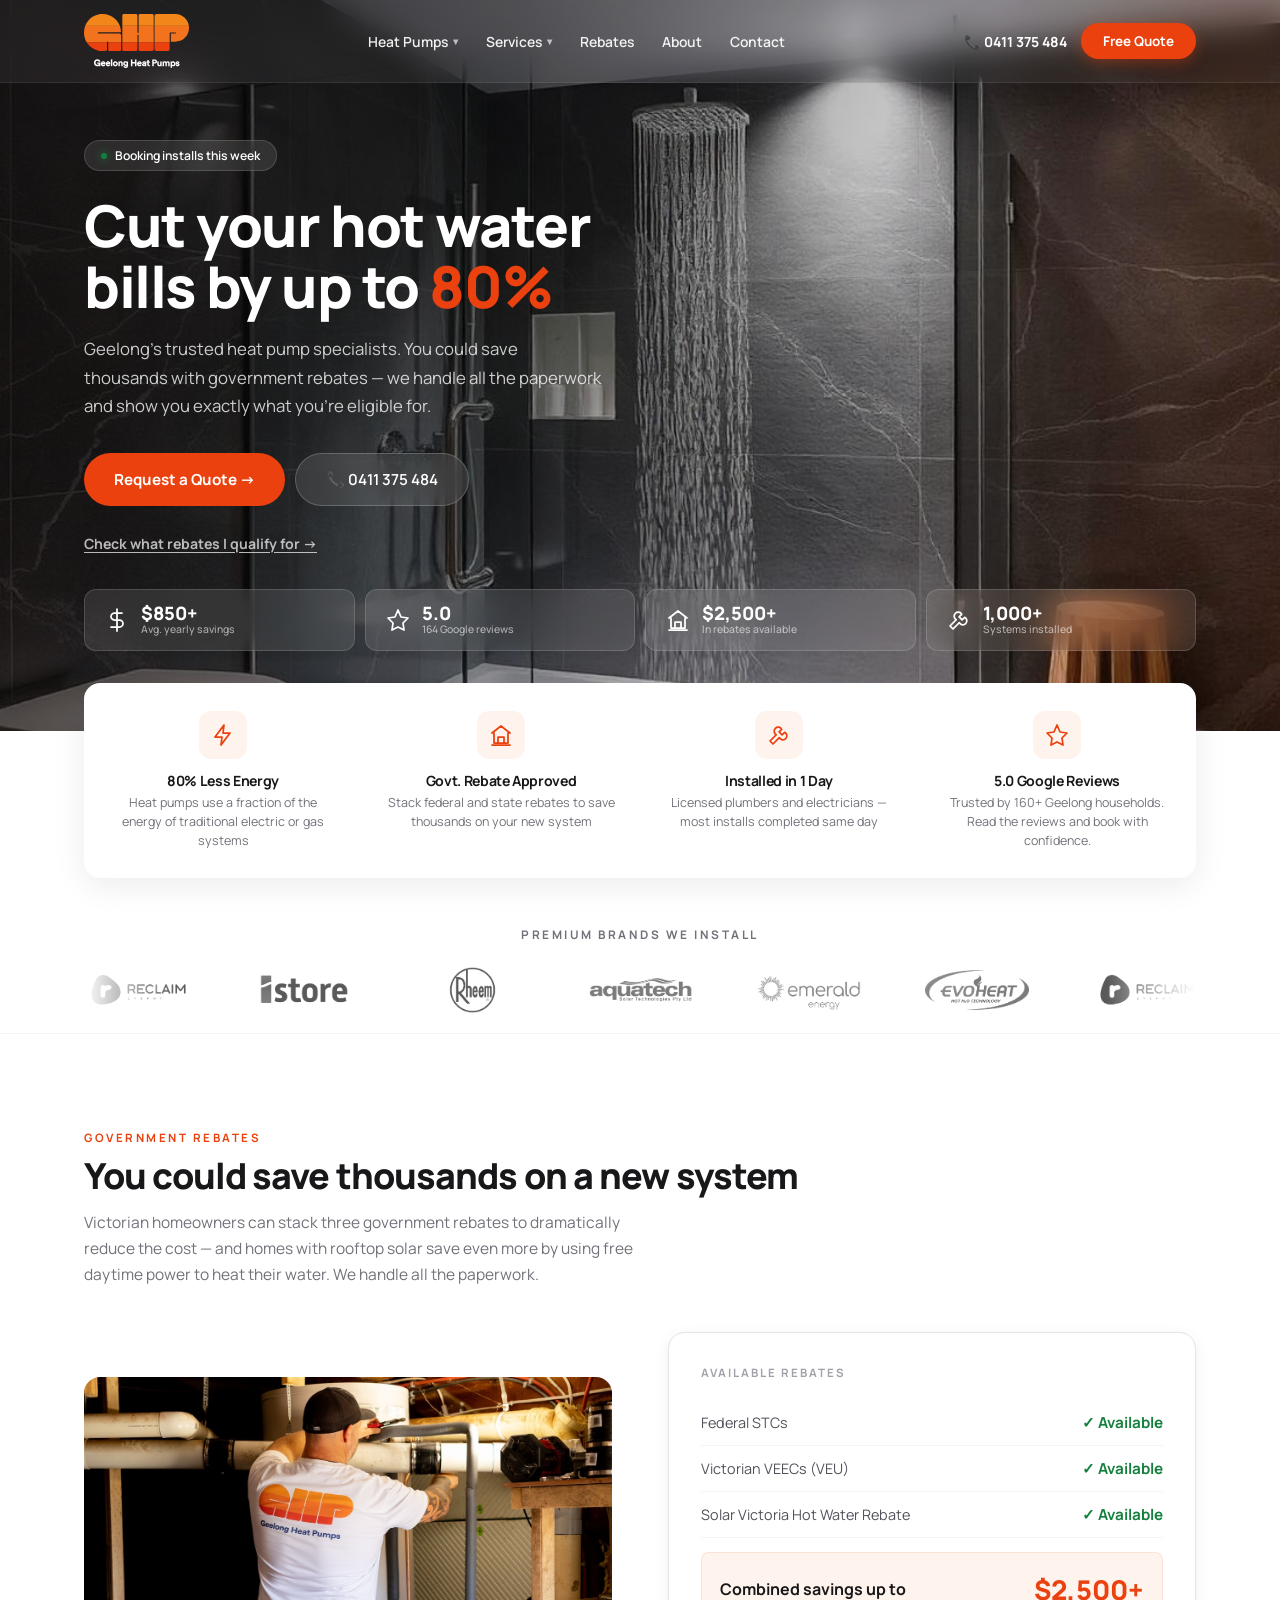
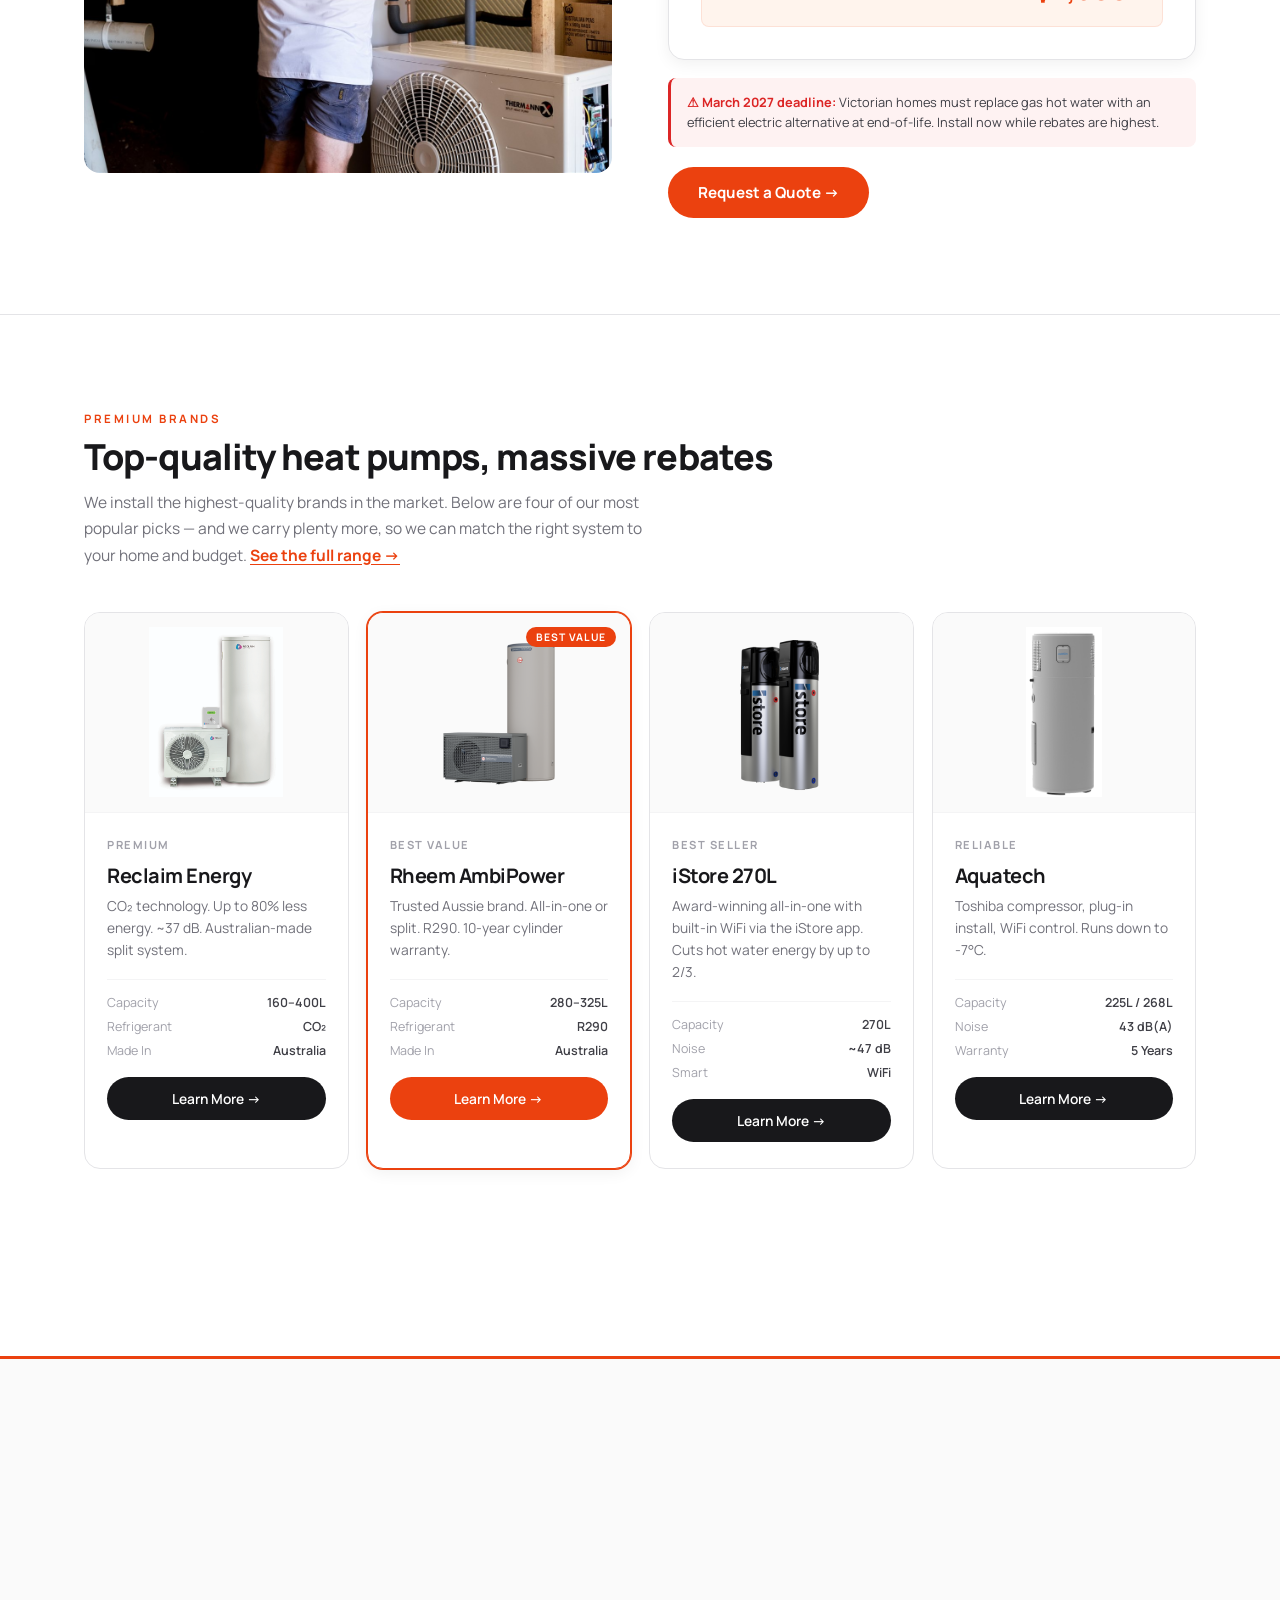
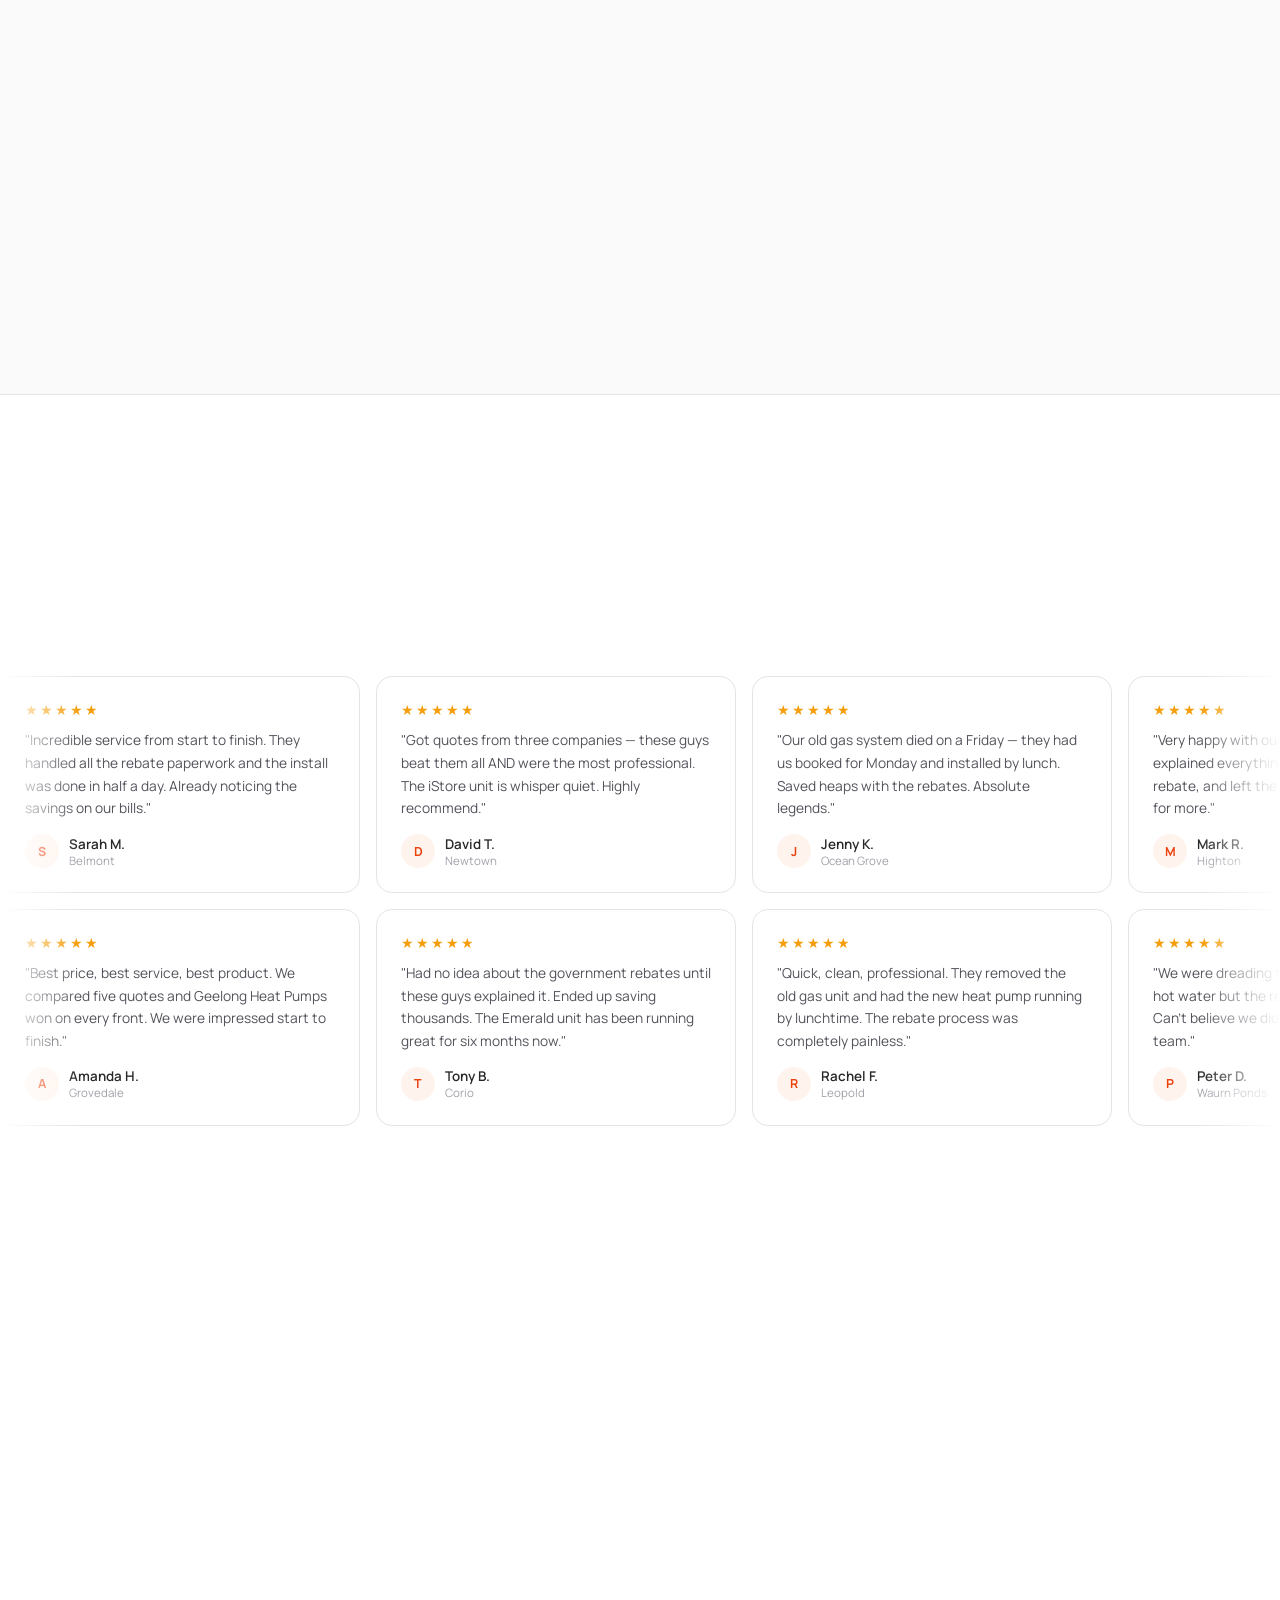
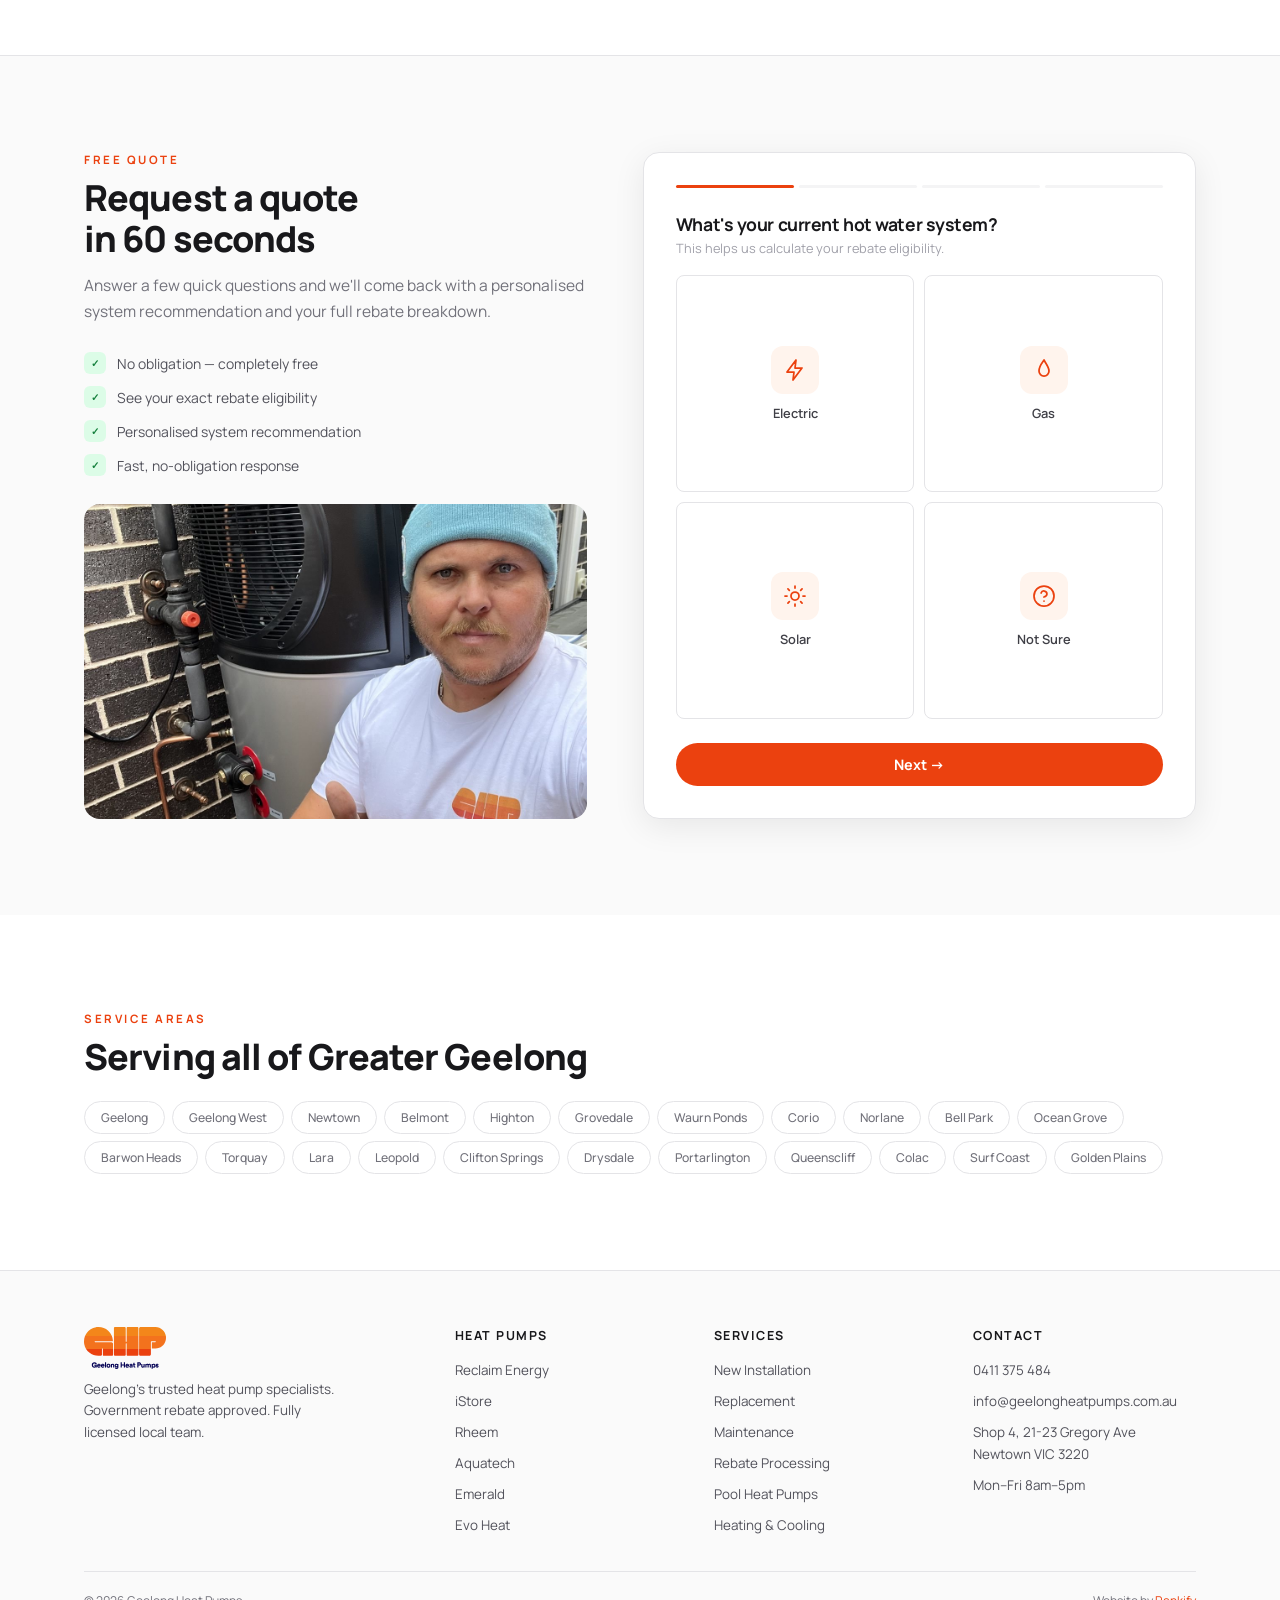
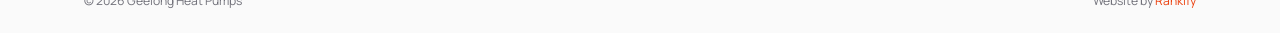
==== index.html @ 977bbd7b "Replace Aquatech placeholder SVG with real branded product image Co-Authored-By: Claude Opus 4.6 <no" ====
<!DOCTYPE html>
<html lang="en">
<head>
<meta charset="UTF-8">
<meta name="viewport" content="width=device-width, initial-scale=1.0">
<title>Geelong Heat&nbsp;Pumps | Save Up To 80% On Hot&nbsp;Water Bills</title>
<meta name="description" content="Geelong's trusted heat&nbsp;pump specialists. Government rebates save you up to $2,500. Price beat guarantee. Free quotes.">
<link rel="icon" type="image/png" href="images/favicon.png">
<link rel="preconnect" href="https://fonts.googleapis.com">
<link href="https://fonts.googleapis.com/css2?family=Manrope:wght@400;500;600;700;800&display=swap" rel="stylesheet">
<link rel="stylesheet" href="assets/site.css">
</head>
<body>

<nav class="nav" id="nav">
  <div class="nav-in">
    <a href="index.html" class="logo"><img src="images/logo-white-text.svg" alt="Geelong Heat&nbsp;Pumps" class="logo-light"><img src="images/logo-original.svg" alt="Geelong Heat&nbsp;Pumps" class="logo-dark"></a>
    <ul class="nav-l">
      <li class="has-dd"><a href="heat-pumps.html">Heat&nbsp;Pumps <span class="chev">&#9662;</span></a>
        <div class="dropdown">
          <a href="heat-pumps.html" class="dd-feat">Compare Heat&nbsp;Pumps</a>
          <div class="dd-sep"></div>
          <a href="reclaim.html">Reclaim Energy</a>
          <a href="istore.html">iStore</a>
          <a href="rheem.html">Rheem</a>
          <a href="aquatech.html">Aquatech</a>
          <a href="emeralds.html">Emerald</a>
          <a href="evoheat.html">Evo Heat</a>
        </div>
      </li>
      <li class="has-dd"><a href="services.html">Services <span class="chev">&#9662;</span></a>
        <div class="dropdown">
          <a href="services.html" class="dd-feat">All Services</a>
          <div class="dd-sep"></div>
          <a href="services.html#install">Heat&nbsp;Pump Installation</a>
          <a href="services.html#replace">System Replacement</a>
          <a href="services.html#maintain">Maintenance &amp; Repairs</a>
          <a href="pool-heat-pumps.html">Pool Heat&nbsp;Pumps</a>
          <a href="heating-cooling.html">Heating &amp; Cooling</a>
        </div>
      </li>
      <li><a href="rebates.html">Rebates</a></li>
      <li><a href="about.html">About</a></li>
      <li><a href="contact-us.html">Contact</a></li>
    </ul>
    <div class="nav-r">
      <a href="tel:0411375484" class="nav-ph">📞 0411 375 484</a>
      <a href="#quote-form" class="nav-cta">Free Quote</a>
    </div>
    <button class="mob-tog" aria-label="Menu"><span></span><span></span><span></span></button>
  </div>
</nav>

<aside class="mdrawer" id="mdrawer"><button class="mdrawer-close" type="button" aria-label="Close menu">&times;</button>
  <ul class="mdrawer-list">
    <li><a href="index.html">Home</a></li>
    <li class="mdd">
      <button class="mdd-tog" type="button">Heat&nbsp;Pumps <span class="mdd-chev">&#9662;</span></button>
      <ul class="mdd-sub">
        <li><a href="heat-pumps.html" class="dd-feat-mob">Compare Heat&nbsp;Pumps</a></li>
        <li><a href="reclaim.html">Reclaim Energy</a></li>
        <li><a href="istore.html">iStore</a></li>
        <li><a href="rheem.html">Rheem</a></li>
        <li><a href="aquatech.html">Aquatech</a></li>
        <li><a href="emeralds.html">Emerald</a></li>
        <li><a href="evoheat.html">Evo Heat</a></li>
      </ul>
    </li>
    <li class="mdd">
      <button class="mdd-tog" type="button">Services <span class="mdd-chev">&#9662;</span></button>
      <ul class="mdd-sub">
        <li><a href="services.html" class="dd-feat-mob">All Services</a></li>
        <li><a href="services.html#install">Heat&nbsp;Pump Installation</a></li>
        <li><a href="services.html#replace">System Replacement</a></li>
        <li><a href="services.html#maintain">Maintenance &amp; Repairs</a></li>
        <li><a href="pool-heat-pumps.html">Pool Heat&nbsp;Pumps</a></li>
        <li><a href="heating-cooling.html">Heating &amp; Cooling</a></li>
      </ul>
    </li>
    <li><a href="rebates.html">Rebates</a></li>
    <li><a href="about.html">About</a></li>
    <li><a href="contact-us.html">Contact</a></li>
  </ul>
  <div class="mdrawer-cta">
    <a href="tel:0411375484" class="mc-call">&#128222; 0411 375 484</a>
    <a href="#quote-form" class="mc-quote">Get a Free Quote &rarr;</a>
  </div>
</aside>

<section class="hero">
  <div class="hero-bg"><img src="images/hero-shower.jpg" alt="Luxurious modern bathroom with rainfall shower"></div>
  
  <div class="hero-inner">
    <div class="ctr">
      <div class="hero-content">
        <div class="hero-tag"><span class="dot"></span>Booking installs this week</div>
        <h1>Cut your hot&nbsp;water<br>bills by up to <span class="em">80%</span></h1>
        <p class="hero-sub">Geelong's trusted heat&nbsp;pump specialists. You could save thousands with government rebates — we handle all the paperwork and show you exactly what you're eligible for.</p>
        <div class="hero-btns">
          <a href="#quote-form" class="btn-p">Request a Quote →</a>
          <a href="tel:0411375484" class="btn-glass">📞 0411 375 484</a>
        </div>
        <p class="hero-ph"><a href="rebates.html" style="color:rgba(255,255,255,.7);text-decoration:underline;text-underline-offset:3px">Check what rebates I qualify for →</a></p>
      </div>
      <div class="hero-cards">
        <div class="hero-glass"><div class="hg-icon"><svg viewBox="0 0 24 24" aria-hidden="true"><path d="M12 1v22M17 5H9.5a3.5 3.5 0 0 0 0 7h5a3.5 3.5 0 0 1 0 7H6"/></svg></div><div><div class="hg-val">$850+</div><div class="hg-label">Avg. yearly savings</div></div></div>
        <div class="hero-glass"><div class="hg-icon"><svg viewBox="0 0 24 24" aria-hidden="true"><path d="M12 2 15 9l7 1-5 5 1 7-6-3-6 3 1-7-5-5 7-1 3-7Z"/></svg></div><div><div class="hg-val">5.0</div><div class="hg-label">164 Google reviews</div></div></div>
        <div class="hero-glass"><div class="hg-icon"><svg viewBox="0 0 24 24" aria-hidden="true"><path d="M3 10 12 3l9 7M5 10v10h14V10M9 20v-6h6v6M3 22h18"/></svg></div><div><div class="hg-val">$2,500+</div><div class="hg-label">In rebates available</div></div></div>
        <div class="hero-glass"><div class="hg-icon"><svg viewBox="0 0 24 24" aria-hidden="true"><path d="M14.7 6.3a4 4 0 1 0-5.4 5.4L3 18l3 3 6.3-6.3a4 4 0 1 0 5.4-5.4l-2.6 2.6-3-3 2.6-2.6Z"/></svg></div><div><div class="hg-val">1,000+</div><div class="hg-label">Systems installed</div></div></div>
      </div>
    </div>
  </div>
</section>

<section class="benefits">
  <div class="ctr">
    <div class="benefits-grid">
      <div class="ben-item"><div class="ben-ico"><svg viewBox="0 0 24 24" aria-hidden="true"><path d="M13 2 4 14h7l-1 8 9-12h-7l1-8Z"/></svg></div><h4>80% Less Energy</h4><p>Heat pumps use a fraction of the energy of traditional electric or gas systems</p></div>
      <div class="ben-item"><div class="ben-ico"><svg viewBox="0 0 24 24" aria-hidden="true"><path d="M3 10 12 3l9 7M5 10v10h14V10M9 20v-6h6v6M3 22h18"/></svg></div><h4>Govt. Rebate Approved</h4><p>Stack federal and state rebates to save thousands on your new system</p></div>
      <div class="ben-item"><div class="ben-ico"><svg viewBox="0 0 24 24" aria-hidden="true"><path d="M14.7 6.3a4 4 0 1 0-5.4 5.4L3 18l3 3 6.3-6.3a4 4 0 1 0 5.4-5.4l-2.6 2.6-3-3 2.6-2.6Z"/></svg></div><h4>Installed in 1 Day</h4><p>Licensed plumbers and electricians — most installs completed same day</p></div>
      <div class="ben-item"><div class="ben-ico"><svg viewBox="0 0 24 24" aria-hidden="true"><path d="M12 2 15 9l7 1-5 5 1 7-6-3-6 3 1-7-5-5 7-1 3-7Z"/></svg></div><h4>5.0 Google Reviews</h4><p>Trusted by 160+ Geelong households. Read the reviews and book with confidence.</p></div>
    </div>
  </div>
</section>

<section class="brands">
  <div class="ctr">
    <div class="brands-label">Premium brands we install</div>
    <div class="brands-marquee">
      <div class="brands-track">
        <img src="images/brands/reclaim.png" alt="Reclaim Energy">
        <img src="images/brands/istore.png" alt="iStore">
        <img src="images/brands/rheem.png" alt="Rheem">
        <img src="images/brands/aquatech.png" alt="Aquatech">
        <img src="images/brands/emerald.png" alt="Emerald">
        <img src="images/brands/evoheat.png" alt="Evo Heat">
        <img src="images/brands/reclaim.png" alt="" aria-hidden="true">
        <img src="images/brands/istore.png" alt="" aria-hidden="true">
        <img src="images/brands/rheem.png" alt="" aria-hidden="true">
        <img src="images/brands/aquatech.png" alt="" aria-hidden="true">
        <img src="images/brands/emerald.png" alt="" aria-hidden="true">
        <img src="images/brands/evoheat.png" alt="" aria-hidden="true">
      </div>
    </div>
  </div>
</section>

<section class="sec reb-sec" id="rebates">
  <div class="ctr">
    <div class="sec-tag fade">Government Rebates</div>
    <h2 class="sec-t fade">You could save thousands on a new system</h2>
    <p class="sec-sub fade">Victorian homeowners can stack three government rebates to dramatically reduce the cost — and homes with rooftop solar save even more by using free daytime power to heat their water. We handle all the paperwork.</p>
    <div class="reb-g">
      <div class="reb-img fade"><img src="images/install-team-back.jpg" alt="Geelong Heat&nbsp;Pumps installer at work"></div>
      <div class="fade">
        <div class="reb-card">
          <div class="rc-h">Available Rebates</div>
          <div class="rc-r"><span class="l">Federal STCs</span><span class="v s">✓ Available</span></div>
          <div class="rc-r"><span class="l">Victorian VEECs (VEU)</span><span class="v s">✓ Available</span></div>
          <div class="rc-r"><span class="l">Solar Victoria Hot&nbsp;Water Rebate</span><span class="v s">✓ Available</span></div>
          <div class="rc-tot"><span class="l">Combined savings up to</span><span class="v">$2,500+</span></div>
        </div>
        <div class="rc-note"><strong>⚠ March 2027 deadline:</strong> Victorian homes must replace gas hot&nbsp;water with an efficient electric alternative at end-of-life. Install now while rebates are highest.</div>
        <a href="#quote-form" class="btn-p" style="margin-top:20px;display:inline-flex">Request a Quote →</a>
      </div>
    </div>
  </div>
</section>

<section class="sec" id="products">
  <div class="ctr">
    <div class="sec-tag fade">Premium Brands</div>
    <h2 class="sec-t fade">Top-quality heat&nbsp;pumps, massive rebates</h2>
    <p class="sec-sub fade">We install the highest-quality brands in the market. Below are four of our most popular picks — and we carry plenty more, so we can match the right system to your home and budget. <a href="heat-pumps.html" style="color:var(--orange);font-weight:700;text-decoration:underline;text-underline-offset:3px">See the full range →</a></p>
    <div class="prod-g cols-4">

      <div class="pcard fade">
        <div class="pcard-img"><img src="images/product-reclaim.jpg" alt="Reclaim Energy Heat&nbsp;Pump"></div>
        <div class="pcard-body">
          <div class="tier">Premium</div>
          <h3>Reclaim Energy</h3>
          <p class="desc">CO₂ technology. Up to 80% less energy. ~37 dB. Australian-made split system.</p>
          <div class="pspecs">
            <div class="psp"><span class="k">Capacity</span><span class="va">160–400L</span></div>
            <div class="psp"><span class="k">Refrigerant</span><span class="va">CO₂</span></div>
            <div class="psp"><span class="k">Made In</span><span class="va">Australia</span></div>
          </div>
          <a href="reclaim.html" class="pcta">Learn More →</a>
        </div>
      </div>

      <div class="pcard feat fade">
        <span class="ptag">Best Value</span>
        <div class="pcard-img"><img src="images/product-rheem.png" alt="Rheem AmbiPower Heat&nbsp;Pump"></div>
        <div class="pcard-body">
          <div class="tier">Best Value</div>
          <h3>Rheem AmbiPower</h3>
          <p class="desc">Trusted Aussie brand. All-in-one or split. R290. 10-year cylinder warranty.</p>
          <div class="pspecs">
            <div class="psp"><span class="k">Capacity</span><span class="va">280–325L</span></div>
            <div class="psp"><span class="k">Refrigerant</span><span class="va">R290</span></div>
            <div class="psp"><span class="k">Made In</span><span class="va">Australia</span></div>
          </div>
          <a href="rheem.html" class="pcta">Learn More →</a>
        </div>
      </div>

      <div class="pcard fade">
        <div class="pcard-img"><img src="images/product-istore.png" alt="iStore Heat&nbsp;Pump"></div>
        <div class="pcard-body">
          <div class="tier">Best Seller</div>
          <h3>iStore 270L</h3>
          <p class="desc">Award-winning all-in-one with built-in WiFi via the iStore app. Cuts hot&nbsp;water energy by up to 2/3.</p>
          <div class="pspecs">
            <div class="psp"><span class="k">Capacity</span><span class="va">270L</span></div>
            <div class="psp"><span class="k">Noise</span><span class="va">~47 dB</span></div>
            <div class="psp"><span class="k">Smart</span><span class="va">WiFi</span></div>
          </div>
          <a href="istore.html" class="pcta">Learn More →</a>
        </div>
      </div>

      <div class="pcard fade">
        <div class="pcard-img"><img src="images/product-aquatech.png" alt="Aquatech Heat&nbsp;Pump"></div>
        <div class="pcard-body">
          <div class="tier">Reliable</div>
          <h3>Aquatech</h3>
          <p class="desc">Toshiba compressor, plug-in install, WiFi control. Runs down to -7°C.</p>
          <div class="pspecs">
            <div class="psp"><span class="k">Capacity</span><span class="va">225L / 268L</span></div>
            <div class="psp"><span class="k">Noise</span><span class="va">43 dB(A)</span></div>
            <div class="psp"><span class="k">Warranty</span><span class="va">5 Years</span></div>
          </div>
          <a href="aquatech.html" class="pcta">Learn More →</a>
        </div>
      </div>

    </div>
    <div style="text-align:center;margin-top:40px" class="fade">
      <a href="heat-pumps.html" class="btn-dark">Compare All Heat&nbsp;Pumps →</a>
    </div>
  </div>
</section>

<section class="sec why-sec" id="why">
  <div class="ctr">
    <div class="sec-tag fade">Why Choose Us</div>
    <h2 class="sec-t fade">We make switching simple</h2>
    <p class="sec-sub fade">Local experts who handle everything — from selecting the right system to processing every rebate.</p>
    <div class="why-g">
      <div class="wcard fade"><div class="wico"><svg viewBox="0 0 24 24" aria-hidden="true"><path d="M12 2 15 9l7 1-5 5 1 7-6-3-6 3 1-7-5-5 7-1 3-7Z"/></svg></div><div><h4>5-Star Reviewed</h4><p>164+ five-star Google reviews from Geelong homeowners we've looked after.</p></div></div>
      <div class="wcard fade"><div class="wico"><svg viewBox="0 0 24 24" aria-hidden="true"><rect x="5" y="4" width="14" height="18" rx="2"/><path d="M9 2h6v4H9z"/><path d="M9 11h6M9 15h6M9 19h4"/></svg></div><div><h4>We Handle All Paperwork</h4><p>STCs, VEECs, Solar Victoria — we process everything and apply it as a point-of-sale discount.</p></div></div>
      <div class="wcard fade"><div class="wico"><svg viewBox="0 0 24 24" aria-hidden="true"><circle cx="9" cy="8" r="4"/><path d="M2 21v-1c0-3 3-5 7-5s7 2 7 5v1"/><circle cx="18" cy="9" r="3"/><path d="M16 21v-1c0-2 2-3 4-3"/></svg></div><div><h4>Family-Run &amp; Local</h4><p>We live and work in Geelong. When you call, you talk to the people running the job.</p></div></div>
      <div class="wcard fade"><div class="wico"><svg viewBox="0 0 24 24" aria-hidden="true"><path d="M13 2 4 14h7l-1 8 9-12h-7l1-8Z"/></svg></div><div><h4>Fast Expert Installation</h4><p>Licensed plumbers &amp; electricians. Most installs done in a single day, booked within 7 days.</p></div></div>
    </div>
  </div>
</section>

<section class="rev-sec" id="reviews">
  <div class="rev-header">
    <div class="sec-tag fade">Reviews</div>
    <h2 class="sec-t fade">Trusted by Geelong homeowners</h2>
    <a href="#reviews" class="gbadge-link fade">
      <div class="gbadge">
        <svg width="20" height="20" viewBox="0 0 48 48" style="flex-shrink:0"><path fill="#FFC107" d="M43.6 20.1H42V20H24v8h11.3C33.9 33.6 29.3 36 24 36c-6.6 0-12-5.4-12-12s5.4-12 12-12c3.1 0 5.8 1.2 8 3l5.7-5.7C34 6 29.3 4 24 4 12.9 4 4 12.9 4 24s8.9 20 20 20 20-8.9 20-20c0-1.3-.2-2.6-.4-3.9z"/><path fill="#FF3D00" d="M6.3 14.7l6.6 4.8C14.5 15.1 18.8 12 24 12c3.1 0 5.8 1.2 8 3l5.7-5.7C34 6 29.3 4 24 4 16.3 4 9.7 8.3 6.3 14.7z"/><path fill="#4CAF50" d="M24 44c5.2 0 9.9-2 13.4-5.2l-6.2-5.2C29.2 35.1 26.7 36 24 36c-5.3 0-9.8-3.4-11.4-8.1l-6.5 5C9.5 39.6 16.2 44 24 44z"/><path fill="#1976D2" d="M43.6 20.1H42V20H24v8h11.3c-.8 2.2-2.2 4.2-4.1 5.6l6.2 5.2C36.9 39.2 44 34 44 24c0-1.3-.2-2.6-.4-3.9z"/></svg>
        <span class="gs">★★★★★</span>
        <span class="gv">5.0</span>
        <span class="gc">164 reviews</span>
      </div>
    </a>
  </div>
  <div class="marquee-row right"><div class="marquee-track">
    <div class="rcard"><div class="rs">★★★★★</div><p class="rt">"Incredible service from start to finish. They handled all the rebate paperwork and the install was done in half a day. Already noticing the savings on our bills."</p><div class="ra"><div class="rav">S</div><div><div class="ran">Sarah M.</div><div class="ral">Belmont</div></div></div></div>
    <div class="rcard"><div class="rs">★★★★★</div><p class="rt">"Got quotes from three companies — these guys beat them all AND were the most professional. The iStore unit is whisper quiet. Highly recommend."</p><div class="ra"><div class="rav">D</div><div><div class="ran">David T.</div><div class="ral">Newtown</div></div></div></div>
    <div class="rcard"><div class="rs">★★★★★</div><p class="rt">"Our old gas system died on a Friday — they had us booked for Monday and installed by lunch. Saved heaps with the rebates. Absolute legends."</p><div class="ra"><div class="rav">J</div><div><div class="ran">Jenny K.</div><div class="ral">Ocean Grove</div></div></div></div>
    <div class="rcard"><div class="rs">★★★★★</div><p class="rt">"Very happy with our Reclaim system. The team explained everything clearly, handled the VIC rebate, and left the site spotless. Couldn't ask for more."</p><div class="ra"><div class="rav">M</div><div><div class="ran">Mark R.</div><div class="ral">Highton</div></div></div></div>
    <div class="rcard"><div class="rs">★★★★★</div><p class="rt">"Switched from gas to the Hydrotherm X8. The whole process was seamless — quote to install in under a week. Our energy bills have dropped significantly."</p><div class="ra"><div class="rav">L</div><div><div class="ran">Lisa P.</div><div class="ral">Torquay</div></div></div></div>
    <div class="rcard"><div class="rs">★★★★★</div><p class="rt">"Josh and the team were fantastic. They came out same day for an emergency replacement, handled all the rebate applications, and the new system works perfectly."</p><div class="ra"><div class="rav">C</div><div><div class="ran">Chris W.</div><div class="ral">Lara</div></div></div></div>
    <div class="rcard"><div class="rs">★★★★★</div><p class="rt">"Incredible service from start to finish. They handled all the rebate paperwork and the install was done in half a day. Already noticing the savings on our bills."</p><div class="ra"><div class="rav">S</div><div><div class="ran">Sarah M.</div><div class="ral">Belmont</div></div></div></div>
    <div class="rcard"><div class="rs">★★★★★</div><p class="rt">"Got quotes from three companies — these guys beat them all AND were the most professional. The iStore unit is whisper quiet. Highly recommend."</p><div class="ra"><div class="rav">D</div><div><div class="ran">David T.</div><div class="ral">Newtown</div></div></div></div>
    <div class="rcard"><div class="rs">★★★★★</div><p class="rt">"Our old gas system died on a Friday — they had us booked for Monday and installed by lunch. Saved heaps with the rebates. Absolute legends."</p><div class="ra"><div class="rav">J</div><div><div class="ran">Jenny K.</div><div class="ral">Ocean Grove</div></div></div></div>
    <div class="rcard"><div class="rs">★★★★★</div><p class="rt">"Very happy with our Reclaim system. The team explained everything clearly, handled the VIC rebate, and left the site spotless. Couldn't ask for more."</p><div class="ra"><div class="rav">M</div><div><div class="ran">Mark R.</div><div class="ral">Highton</div></div></div></div>
    <div class="rcard"><div class="rs">★★★★★</div><p class="rt">"Switched from gas to the Hydrotherm X8. The whole process was seamless — quote to install in under a week. Our energy bills have dropped significantly."</p><div class="ra"><div class="rav">L</div><div><div class="ran">Lisa P.</div><div class="ral">Torquay</div></div></div></div>
    <div class="rcard"><div class="rs">★★★★★</div><p class="rt">"Josh and the team were fantastic. They came out same day for an emergency replacement, handled all the rebate applications, and the new system works perfectly."</p><div class="ra"><div class="rav">C</div><div><div class="ran">Chris W.</div><div class="ral">Lara</div></div></div></div>
  </div></div>
  <div class="marquee-row left"><div class="marquee-track">
    <div class="rcard"><div class="rs">★★★★★</div><p class="rt">"Best price, best service, best product. We compared five quotes and Geelong Heat&nbsp;Pumps won on every front. We were impressed start to finish."</p><div class="ra"><div class="rav">A</div><div><div class="ran">Amanda H.</div><div class="ral">Grovedale</div></div></div></div>
    <div class="rcard"><div class="rs">★★★★★</div><p class="rt">"Had no idea about the government rebates until these guys explained it. Ended up saving thousands. The Emerald unit has been running great for six months now."</p><div class="ra"><div class="rav">T</div><div><div class="ran">Tony B.</div><div class="ral">Corio</div></div></div></div>
    <div class="rcard"><div class="rs">★★★★★</div><p class="rt">"Quick, clean, professional. They removed the old gas unit and had the new heat&nbsp;pump running by lunchtime. The rebate process was completely painless."</p><div class="ra"><div class="rav">R</div><div><div class="ran">Rachel F.</div><div class="ral">Leopold</div></div></div></div>
    <div class="rcard"><div class="rs">★★★★★</div><p class="rt">"We were dreading the cost of replacing our hot&nbsp;water but the rebates made it so affordable. Can't believe we didn't switch sooner. Great team."</p><div class="ra"><div class="rav">P</div><div><div class="ran">Peter D.</div><div class="ral">Waurn Ponds</div></div></div></div>
    <div class="rcard"><div class="rs">★★★★★</div><p class="rt">"Called on a Monday, quoted by Tuesday, installed by Thursday. The Rheem unit is fantastic and our bills are already noticeably lower. Top service."</p><div class="ra"><div class="rav">K</div><div><div class="ran">Karen S.</div><div class="ral">Drysdale</div></div></div></div>
    <div class="rcard"><div class="rs">★★★★★</div><p class="rt">"Honest advice, no pushy sales. They recommended the right size system for our family and handled every bit of paperwork. Couldn't be happier."</p><div class="ra"><div class="rav">N</div><div><div class="ran">Nick G.</div><div class="ral">Barwon Heads</div></div></div></div>
    <div class="rcard"><div class="rs">★★★★★</div><p class="rt">"Best price, best service, best product. We compared five quotes and Geelong Heat&nbsp;Pumps won on every front. We were impressed start to finish."</p><div class="ra"><div class="rav">A</div><div><div class="ran">Amanda H.</div><div class="ral">Grovedale</div></div></div></div>
    <div class="rcard"><div class="rs">★★★★★</div><p class="rt">"Had no idea about the government rebates until these guys explained it. Ended up saving thousands. The Emerald unit has been running great for six months now."</p><div class="ra"><div class="rav">T</div><div><div class="ran">Tony B.</div><div class="ral">Corio</div></div></div></div>
    <div class="rcard"><div class="rs">★★★★★</div><p class="rt">"Quick, clean, professional. They removed the old gas unit and had the new heat&nbsp;pump running by lunchtime. The rebate process was completely painless."</p><div class="ra"><div class="rav">R</div><div><div class="ran">Rachel F.</div><div class="ral">Leopold</div></div></div></div>
    <div class="rcard"><div class="rs">★★★★★</div><p class="rt">"We were dreading the cost of replacing our hot&nbsp;water but the rebates made it so affordable. Can't believe we didn't switch sooner. Great team."</p><div class="ra"><div class="rav">P</div><div><div class="ran">Peter D.</div><div class="ral">Waurn Ponds</div></div></div></div>
    <div class="rcard"><div class="rs">★★★★★</div><p class="rt">"Called on a Monday, quoted by Tuesday, installed by Thursday. The Rheem unit is fantastic and our bills are already noticeably lower. Top service."</p><div class="ra"><div class="rav">K</div><div><div class="ran">Karen S.</div><div class="ral">Drysdale</div></div></div></div>
    <div class="rcard"><div class="rs">★★★★★</div><p class="rt">"Honest advice, no pushy sales. They recommended the right size system for our family and handled every bit of paperwork. Couldn't be happier."</p><div class="ra"><div class="rav">N</div><div><div class="ran">Nick G.</div><div class="ral">Barwon Heads</div></div></div></div>
  </div></div>
</section>

<div class="sec" style="padding-bottom:56px">
  <div class="urg fade">
    <div class="urg-in">
      <h3>⚠️ <span class="em">Victoria Gas Phase-Out</span> — Act Before the Rush</h3>
      <p>From March 2027, all Victorian homes must replace gas hot&nbsp;water with an efficient electric alternative at end-of-life. Beat the demand surge — install now while rebates are highest.</p>
      <a href="#quote-form" class="btn-p">Request a Quote →</a>
    </div>
  </div>
</div>

<section class="sec form-sec" id="quote">
  <div class="ctr">
    <div class="form-g">
      <div class="form-info fade">
        <div class="sec-tag">Free Quote</div>
        <h2 class="sec-t">Request a quote<br>in 60 seconds</h2>
        <p class="sec-sub">Answer a few quick questions and we'll come back with a personalised system recommendation and your full rebate breakdown.</p>
        <div class="fperks">
          <div class="fperk"><div class="fpd">✓</div>No obligation — completely free</div>
          <div class="fperk"><div class="fpd">✓</div>See your exact rebate eligibility</div>
          <div class="fperk"><div class="fpd">✓</div>Personalised system recommendation</div>
          <div class="fperk"><div class="fpd">✓</div>Fast, no-obligation response</div>
        </div>
        <div class="form-img"><img src="images/install-selfie.jpg" alt="Geelong Heat&nbsp;Pumps installer"></div>
      </div>
      <div class="qform fade" data-context="Heat&nbsp;Pump Hot&nbsp;Water — General" id="quote-form">
        <div class="qform-head"><div class="qh-tag">Free Quote</div><h3>Get a Free Quote</h3></div>
        <div class="fsteps"><div class="fstep active"></div><div class="fstep"></div><div class="fstep"></div><div class="fstep"></div></div>
        <div class="fslide active" data-s="1" data-field="Current System">
          <h3>What's your current hot&nbsp;water system?</h3><p class="fsub">This helps us calculate your rebate eligibility.</p>
          <div class="og">
            <button class="ob" data-v="electric"><div class="oico"><svg viewBox="0 0 24 24" aria-hidden="true"><path d="M13 2 4 14h7l-1 8 9-12h-7l1-8Z"/></svg></div><div class="olbl">Electric</div></button>
            <button class="ob" data-v="gas"><div class="oico"><svg viewBox="0 0 24 24" aria-hidden="true"><path d="M12 2c-2 3-5 6-5 11a5 5 0 0 0 10 0c0-4-3-7-5-11Z"/></svg></div><div class="olbl">Gas</div></button>
            <button class="ob" data-v="solar"><div class="oico"><svg viewBox="0 0 24 24" aria-hidden="true"><circle cx="12" cy="12" r="4"/><path d="M12 2v2M12 20v2M4.93 4.93l1.41 1.41M17.66 17.66l1.41 1.41M2 12h2M20 12h2M4.93 19.07l1.41-1.41M17.66 6.34l1.41-1.41"/></svg></div><div class="olbl">Solar</div></button>
            <button class="ob" data-v="unsure"><div class="oico"><svg viewBox="0 0 24 24" aria-hidden="true"><circle cx="12" cy="12" r="10"/><path d="M9.1 9a3 3 0 0 1 5.83 1c0 2-3 3-3 3"/><line x1="12" y1="17" x2="12.01" y2="17"/></svg></div><div class="olbl">Not Sure</div></button>
          </div>
          <div class="fnav"><button class="fn">Next →</button></div>
        </div>
        <div class="fslide" data-s="2" data-field="Household Size">
          <h3>How many people in your household?</h3><p class="fsub">We'll recommend the right tank size.</p>
          <div class="og">
            <button class="ob" data-v="1-2"><div class="oico"><svg viewBox="0 0 24 24" aria-hidden="true"><circle cx="12" cy="8" r="4"/><path d="M4 21v-1c0-4 4-6 8-6s8 2 8 6v1"/></svg></div><div class="olbl">1–2</div></button>
            <button class="ob" data-v="3-4"><div class="oico"><svg viewBox="0 0 24 24" aria-hidden="true"><circle cx="9" cy="8" r="3"/><circle cx="17" cy="9" r="2.5"/><path d="M3 20v-1c0-3 3-5 6-5s6 2 6 5v1M15 20v-1c0-2 2-3 4-3s4 1 4 3v1"/></svg></div><div class="olbl">3–4</div></button>
            <button class="ob" data-v="5-6"><div class="oico"><svg viewBox="0 0 24 24" aria-hidden="true"><circle cx="7" cy="9" r="2.2"/><circle cx="17" cy="9" r="2.2"/><circle cx="12" cy="14" r="1.8"/><path d="M2 21v-1c0-2 2-3.5 5-3.5s5 1.5 5 3.5v1M12 21v-1c0-2 2-3.5 5-3.5s5 1.5 5 3.5v1M8 21c0-1.5 1-2.5 4-2.5s4 1 4 2.5"/></svg></div><div class="olbl">5–6</div></button>
            <button class="ob" data-v="7+"><div class="oico"><svg viewBox="0 0 24 24" aria-hidden="true"><path d="M3 11 12 3l9 8M5 11v10h14V11M9 21v-6h6v6"/></svg></div><div class="olbl">7+</div></button>
          </div>
          <div class="fnav"><button class="fb">← Back</button><button class="fn">Next →</button></div>
        </div>
        <div class="fslide" data-s="3" data-field="Project Type">
          <h3>What do you need?</h3><p class="fsub">We cover installs, replacements, and repairs.</p>
          <div class="og">
            <button class="ob" data-v="new"><div class="oico"><svg viewBox="0 0 24 24" aria-hidden="true"><path d="M12 4v16M4 12h16"/></svg></div><div class="olbl">New Install</div></button>
            <button class="ob" data-v="replace"><div class="oico"><svg viewBox="0 0 24 24" aria-hidden="true"><path d="M3 12a9 9 0 0 1 15-6l3 3M21 3v6h-6"/><path d="M21 12a9 9 0 0 1-15 6l-3-3M3 21v-6h6"/></svg></div><div class="olbl">Replacement</div></button>
            <button class="ob" data-v="repair"><div class="oico"><svg viewBox="0 0 24 24" aria-hidden="true"><path d="M14.7 6.3a4 4 0 1 0-5.4 5.4L3 18l3 3 6.3-6.3a4 4 0 1 0 5.4-5.4l-2.6 2.6-3-3 2.6-2.6Z"/></svg></div><div class="olbl">Repair</div></button>
            <button class="ob" data-v="advice"><div class="oico"><svg viewBox="0 0 24 24" aria-hidden="true"><path d="M21 12c0 4-4 7-9 7-1.5 0-3-.3-4.2-.8L3 20l1.2-3.6C3.4 15.4 3 13.7 3 12c0-4 4-7 9-7s9 3 9 7Z"/></svg></div><div class="olbl">Just Advice</div></button>
          </div>
          <div class="fnav"><button class="fb">← Back</button><button class="fn">Next →</button></div>
        </div>
        <div class="fslide" data-s="4" data-field="Contact">
          <h3>Almost done — your details</h3><p class="fsub">We'll be in touch soon.</p>
          <input type="text" class="finp" placeholder="Your name" id="fn">
          <input type="tel" class="finp" placeholder="Phone number" id="fp">
          <input type="email" class="finp" placeholder="Email address" id="fe">
          <input type="text" class="finp" placeholder="Suburb" id="fs">
          <div class="fnav"><button class="fb">← Back</button><button class="fn" data-action="submit">Request My Quote →</button></div>
        </div>
        <div class="fslide" data-s="5">
          <div style="text-align:center;padding:28px 0"><div style="font-size:2.2rem;margin-bottom:10px">✅</div><h3 style="margin-bottom:6px">We're On It!</h3><p class="fsub" style="margin:0">Your enquiry has been sent — we&apos;ll be in touch as soon as possible with your personalised rebate breakdown and system recommendation.</p></div>
        </div>
      </div>
    </div>
  </div>
</section>

<section class="sec" id="areas">
  <div class="ctr">
    <div class="sec-tag fade">Service Areas</div>
    <h2 class="sec-t fade">Serving all of Greater Geelong</h2>
    <div class="atags fade">
      <span class="atag">Geelong</span><span class="atag">Geelong West</span><span class="atag">Newtown</span><span class="atag">Belmont</span><span class="atag">Highton</span><span class="atag">Grovedale</span><span class="atag">Waurn Ponds</span><span class="atag">Corio</span><span class="atag">Norlane</span><span class="atag">Bell Park</span><span class="atag">Ocean Grove</span><span class="atag">Barwon Heads</span><span class="atag">Torquay</span><span class="atag">Lara</span><span class="atag">Leopold</span><span class="atag">Clifton Springs</span><span class="atag">Drysdale</span><span class="atag">Portarlington</span><span class="atag">Queenscliff</span><span class="atag">Colac</span><span class="atag">Surf Coast</span><span class="atag">Golden Plains</span>
    </div>
  </div>
</section>

<footer class="foot">
  <div class="ctr">
    <div class="foot-g">
      <div class="foot-brand"><a href="index.html" class="logo"><img src="images/logo-white-text.svg" alt="Geelong Heat&nbsp;Pumps" class="logo-light"><img src="images/logo-original.svg" alt="Geelong Heat&nbsp;Pumps" class="logo-dark"></a><p>Geelong's trusted heat&nbsp;pump specialists. Government rebate approved. Fully licensed local team.</p></div>
      <div><h4>Heat&nbsp;Pumps</h4><ul class="foot-l"><li><a href="reclaim.html">Reclaim Energy</a></li><li><a href="istore.html">iStore</a></li><li><a href="rheem.html">Rheem</a></li><li><a href="aquatech.html">Aquatech</a></li><li><a href="emeralds.html">Emerald</a></li>
        <li><a href="evoheat.html">Evo Heat</a></li></ul></div>
      <div><h4>Services</h4><ul class="foot-l"><li><a href="services.html">New Installation</a></li><li><a href="services.html">Replacement</a></li><li><a href="services.html">Maintenance</a></li><li><a href="rebates.html">Rebate Processing</a></li><li><a href="pool-heat-pumps.html">Pool Heat&nbsp;Pumps</a></li><li><a href="heating-cooling.html">Heating &amp; Cooling</a></li></ul></div>
      <div><h4>Contact</h4><ul class="foot-l"><li><a href="tel:0411375484">0411 375 484</a></li><li><a href="mailto:info@geelongheatpumps.com.au">info@geelongheatpumps.com.au</a></li><li><a>Shop 4, 21-23 Gregory Ave<br>Newtown VIC 3220</a></li><li><a>Mon–Fri 8am–5pm</a></li></ul></div>
    </div>
    <div class="foot-b"><span>© 2026 Geelong Heat&nbsp;Pumps</span><span>Website by <a href="https://rankify.com.au">Rankify</a></span></div>
  </div>
</footer>

<div class="sticky"><a href="tel:0411375484" class="sc">📞 Call</a><a href="#quote-form" class="sq">Free Quote</a></div>
<script src="assets/site.js"></script>
</body>
</html>
---- assets/site.css ----
/* GEELONG HEAT PUMPS — shared styles */
*,*::before,*::after{margin:0;padding:0;box-sizing:border-box}
:root{
  /* Brand colors sampled directly from logo SVG */
  --orange:#eb410f;            /* primary — logo bottom red-orange */
  --orange-dark:#c2330a;       /* darker shade for hover/active */
  --orange-mid:#f3721d;        /* logo middle orange */
  --orange-light:#fff4ed;      /* background tint */
  --orange-50:#fff8f3;
  --orange-glow:rgba(235,65,15,0.14);
  --navy:#030054;              /* logo text navy — occasional accent */
  --red:#dc2626;--red-light:#fef2f2;
  --green:#15803d;--green-light:#dcfce7;
  --amber:#d97706;
  --g950:#09090b;--g900:#18181b;--g800:#27272a;--g700:#3f3f46;--g600:#52525b;--g500:#71717a;--g400:#a1a1aa;--g300:#d4d4d8;--g200:#e4e4e7;--g100:#f4f4f5;--g50:#fafafa;--white:#ffffff;
  --shadow-xs:0 1px 2px rgba(0,0,0,0.04);--shadow-s:0 2px 8px rgba(0,0,0,0.05);--shadow:0 4px 16px rgba(0,0,0,0.06);--shadow-l:0 8px 32px rgba(0,0,0,0.08);--shadow-xl:0 16px 48px rgba(0,0,0,0.1);
  --r:16px;--rs:12px;--rxs:8px;
}
html{scroll-behavior:smooth}
body{font-family:'Manrope',-apple-system,BlinkMacSystemFont,'Segoe UI',sans-serif;color:var(--g800);background:var(--white);-webkit-font-smoothing:antialiased;overflow-x:hidden}
h1,h2,h3,h4,h5{color:var(--g900);letter-spacing:-0.025em;font-weight:700}
a{color:inherit;text-decoration:none}
img{max-width:100%;display:block}
.ctr{max-width:1160px;margin:0 auto;padding:0 24px}

/* NAV */
.nav{position:fixed;top:0;left:0;right:0;z-index:100;padding:14px 0;transition:all .3s ease;background:rgba(255,255,255,.06);backdrop-filter:blur(16px) saturate(1.4);-webkit-backdrop-filter:blur(16px) saturate(1.4);border-bottom:1px solid rgba(255,255,255,.08)}
.nav.scrolled{background:rgba(255,255,255,.92);backdrop-filter:blur(20px) saturate(1.6);-webkit-backdrop-filter:blur(20px) saturate(1.6);border-bottom:1px solid var(--g200);padding:10px 0;box-shadow:var(--shadow-s)}
.nav-in{max-width:1160px;margin:0 auto;padding:0 24px;display:flex;align-items:center;justify-content:space-between;gap:16px}
.logo{display:flex;align-items:center;gap:8px;position:relative}
.logo img{height:54px;width:auto;display:block;transition:opacity .3s}
.logo .logo-dark{position:absolute;inset:0;opacity:0}
.nav.scrolled .logo .logo-dark{opacity:1}
.nav.scrolled .logo .logo-light{opacity:0}
.nav-l{display:flex;align-items:center;gap:28px;list-style:none}
.nav-l>li{position:relative}
.nav-l>li>a{font-size:.87rem;font-weight:600;color:rgba(255,255,255,.92);transition:color .2s;display:inline-flex;align-items:center;gap:5px;padding:8px 0}
.nav-l>li>a:hover{color:#fff}
.nav.scrolled .nav-l>li>a{color:var(--g600)}
.nav.scrolled .nav-l>li>a:hover{color:var(--g900)}
.nav-l .chev{font-size:.6rem;opacity:.7;transition:transform .25s}
.nav-l>li:hover .chev{transform:rotate(180deg)}
.dropdown{position:absolute;top:100%;left:-12px;background:#fff;border:1px solid var(--g100);border-radius:var(--rs);box-shadow:var(--shadow-l);min-width:240px;padding:8px;opacity:0;visibility:hidden;transform:translateY(8px);transition:all .25s;z-index:50}
.nav-l>li:hover .dropdown,.nav-l>li:focus-within .dropdown{opacity:1;visibility:visible;transform:translateY(0)}
.dropdown a{display:block;padding:10px 14px;font-size:.85rem;color:var(--g700)!important;font-weight:500;border-radius:var(--rxs);transition:all .15s;white-space:nowrap}
.dropdown a:hover{background:var(--orange-light);color:var(--orange)!important}
.dropdown a.dd-feat{background:var(--g900);color:#fff!important;font-weight:700;margin-bottom:4px}
.dropdown a.dd-feat:hover{background:var(--orange);color:#fff!important}
.dropdown .dd-sep{height:1px;background:var(--g100);margin:4px 8px}
.nav-r{display:flex;align-items:center;gap:14px}
.nav-cta{background:var(--orange);color:#fff;padding:9px 22px;border-radius:50px;font-weight:700;font-size:.84rem;transition:all .2s;border:none;cursor:pointer;box-shadow:0 4px 14px rgba(235,65,15,.35)}
.nav-cta:hover{background:var(--orange-dark);transform:translateY(-1px)}
.nav-ph{font-size:.87rem;font-weight:700;color:#fff;transition:color .2s;white-space:nowrap}
.nav.scrolled .nav-ph{color:var(--g700)}
.mob-tog{display:none;background:none;border:none;cursor:pointer;padding:6px;z-index:201;position:relative}
.mob-tog span{display:block;width:22px;height:2px;background:#fff;margin:5px 0;border-radius:2px;transition:all .3s}
.nav.scrolled .mob-tog span{background:var(--g700)}
.mob-tog.open span{background:#fff!important}
.mob-tog.open span:nth-child(1){transform:translateY(7px) rotate(45deg)}
.mob-tog.open span:nth-child(2){opacity:0}
.mob-tog.open span:nth-child(3){transform:translateY(-7px) rotate(-45deg)}

/* Light-hero pages (product detail): nav stays light/dark-text from the start */
body.light-hero .nav{background:rgba(255,255,255,.92);backdrop-filter:blur(20px) saturate(1.6);-webkit-backdrop-filter:blur(20px) saturate(1.6);border-bottom:1px solid var(--g200);box-shadow:var(--shadow-s)}
body.light-hero .nav .logo img{filter:none}
body.light-hero .logo .logo-light{opacity:0}
body.light-hero .logo .logo-dark{opacity:1}
body.light-hero .nav-l>li>a{color:var(--g600)}
body.light-hero .nav-l>li>a:hover{color:var(--g900)}
body.light-hero .nav-ph{color:var(--g700)}
body.light-hero .mob-tog span{background:var(--g700)}
body.light-hero .dropdown{top:calc(100% + 4px)}

/* Product pages — clean alternating grey/white sections */
body.light-hero .pdhero{background:var(--g50);border-bottom:1px solid var(--g200)}
body.light-hero .why-sec{background:var(--white);border-top:1px solid var(--g200);border-bottom:1px solid var(--g200)}
body.light-hero .why-sec .wcard{background:var(--g50)}

/* MOBILE DRAWER */
.mdrawer{position:fixed;inset:0;z-index:150;background:rgba(9,9,11,.94);backdrop-filter:blur(20px) saturate(1.5);-webkit-backdrop-filter:blur(20px) saturate(1.5);display:flex;flex-direction:column;padding:88px 28px 28px;opacity:0;visibility:hidden;transform:translateY(-12px);transition:all .3s ease;overflow-y:auto}
.mdrawer.open{opacity:1;visibility:visible;transform:translateY(0)}
.mdrawer-close{position:absolute;top:18px;right:18px;width:44px;height:44px;border-radius:50%;background:rgba(255,255,255,.08);border:1px solid rgba(255,255,255,.2);color:#fff;font-size:1.4rem;line-height:1;display:flex;align-items:center;justify-content:center;cursor:pointer;font-family:inherit;transition:all .2s;z-index:151}
.mdrawer-close:hover,.mdrawer-close:active{background:var(--orange);border-color:var(--orange);transform:scale(1.05)}
.mdrawer-list{list-style:none;display:flex;flex-direction:column;gap:4px;margin-bottom:28px}
.mdrawer-list a,.mdrawer-list .mdd-tog{display:block;padding:14px 16px;font-size:1rem;font-weight:700;color:#fff;border-radius:10px;transition:all .2s;background:transparent;border:none;width:100%;text-align:left;cursor:pointer;font-family:inherit}
.mdrawer-list a:hover,.mdrawer-list a:active,.mdrawer-list .mdd-tog:hover{background:rgba(255,255,255,.08)}
.mdrawer-list .mdd-tog{display:flex;align-items:center;justify-content:space-between}
.mdrawer-list .mdd-chev{font-size:.8rem;opacity:.7;transition:transform .25s}
.mdrawer-list .mdd.open .mdd-chev{transform:rotate(180deg)}
.mdrawer-list .mdd-sub{list-style:none;max-height:0;overflow:hidden;transition:max-height .3s ease;padding-left:0}
.mdrawer-list .mdd.open .mdd-sub{max-height:600px}
.mdrawer-list .mdd-sub li a{padding:11px 16px 11px 32px;font-size:.92rem;font-weight:500;color:rgba(255,255,255,.78)}
.mdrawer-list .mdd-sub li a.dd-feat-mob{color:#fff;font-weight:700}
.mdrawer-cta{display:flex;flex-direction:column;gap:10px;margin-top:auto}
.mc-call{padding:14px;text-align:center;background:rgba(255,255,255,.08);border:1px solid rgba(255,255,255,.18);color:#fff;border-radius:50px;font-weight:700}
.mc-quote{padding:14px;text-align:center;background:var(--orange);color:#fff;border-radius:50px;font-weight:700;box-shadow:0 4px 14px rgba(235,65,15,.4)}

/* HERO (homepage full) */
.hero{padding:0;position:relative;overflow:hidden;display:flex;align-items:center}
.hero-bg{position:absolute;inset:0;z-index:0}
.hero-bg img{width:100%;height:100%;object-fit:cover;object-position:center top}
.hero-bg::after{content:'';position:absolute;inset:0;background:linear-gradient(105deg,rgba(9,9,11,.78) 0%,rgba(9,9,11,.55) 35%,rgba(9,9,11,.18) 65%,rgba(235,65,15,.08) 100%)}.hero-inner{position:relative;z-index:2;padding:140px 0 80px;width:100%}
.hero-content{max-width:600px}
.hero-tag{display:inline-flex;align-items:center;gap:8px;background:rgba(255,255,255,.1);backdrop-filter:blur(12px);-webkit-backdrop-filter:blur(12px);border:1px solid rgba(255,255,255,.15);color:#fff;padding:6px 16px;border-radius:50px;font-size:.76rem;font-weight:600;margin-bottom:24px}
.hero-tag .dot{width:6px;height:6px;background:var(--green);border-radius:50%;animation:pulse 2s infinite;box-shadow:0 0 8px var(--green)}
@keyframes pulse{0%,100%{opacity:1}50%{opacity:.4}}
.hero h1{font-size:clamp(2.6rem,5vw,3.6rem);line-height:1.06;margin-bottom:18px;font-weight:800;color:#fff}
.hero h1 .em{color:var(--orange)}
.hero-sub{font-size:1.05rem;color:rgba(255,255,255,.78);line-height:1.7;margin-bottom:32px;max-width:520px}
.hero-btns{display:flex;gap:10px;flex-wrap:wrap;margin-bottom:28px}
.btn-p{display:inline-flex;align-items:center;gap:6px;background:var(--orange);color:#fff;padding:15px 30px;border-radius:50px;font-weight:700;font-size:.95rem;border:none;cursor:pointer;font-family:inherit;transition:all .25s}
.btn-p:hover{background:var(--orange-dark);transform:translateY(-2px);box-shadow:0 8px 28px rgba(235,65,15,.35)}
.btn-glass{display:inline-flex;align-items:center;gap:6px;background:rgba(255,255,255,.1);backdrop-filter:blur(12px);-webkit-backdrop-filter:blur(12px);border:1px solid rgba(255,255,255,.2);color:#fff;padding:15px 30px;border-radius:50px;font-weight:600;font-size:.95rem;cursor:pointer;font-family:inherit;transition:all .25s}
.btn-glass:hover{background:rgba(255,255,255,.18);border-color:rgba(255,255,255,.3);transform:translateY(-1px)}
.btn-dark{display:inline-flex;align-items:center;gap:6px;background:var(--g900);color:#fff;padding:15px 30px;border-radius:50px;font-weight:700;font-size:.95rem;cursor:pointer;font-family:inherit;transition:all .25s}
.btn-dark:hover{background:var(--orange);transform:translateY(-2px)}
.hero-ph{font-size:.88rem;color:rgba(255,255,255,.55)}
.hero-ph a{color:#fff;font-weight:700}
.hero-cards{display:flex;gap:10px;margin-top:36px}
.hero-glass{flex:1;padding:14px 18px;background:rgba(255,255,255,.1);backdrop-filter:blur(20px) saturate(1.5);-webkit-backdrop-filter:blur(20px) saturate(1.5);border:1px solid rgba(255,255,255,.15);border-radius:var(--rs);display:flex;align-items:center;gap:10px;transition:all .3s;cursor:default}
.hero-glass:hover{background:rgba(255,255,255,.16);transform:translateY(-2px)}
.hero-glass .hg-icon{font-size:1.3rem;display:flex;align-items:center;justify-content:center;color:#fff;width:28px;height:28px;flex-shrink:0}
.hero-glass .hg-icon svg{width:24px;height:24px;stroke:currentColor;fill:none;stroke-width:1.75;stroke-linecap:round;stroke-linejoin:round}
.hero-glass .hg-val{font-size:1.15rem;font-weight:800;color:#fff;line-height:1}
.hero-glass .hg-label{font-size:.65rem;color:rgba(255,255,255,.6);font-weight:500}
.hero-guarantee{position:absolute;bottom:40px;right:40px;z-index:1}
.hero-guarantee img{width:100px;height:auto;filter:drop-shadow(0 4px 16px rgba(0,0,0,.3));opacity:.9;transition:all .3s}
.hero-guarantee:hover img{opacity:1;transform:scale(1.05)}

/* PAGE HERO (compact, used on sub-pages) */
.phero{position:relative;overflow:hidden;padding:160px 0 80px;background:linear-gradient(135deg,var(--g950) 0%,var(--g800) 100%)}
.phero::before{content:'';position:absolute;inset:0;background:radial-gradient(circle at 20% 50%,rgba(235,65,15,.15) 0%,transparent 50%),radial-gradient(circle at 80% 30%,rgba(235,65,15,.08) 0%,transparent 50%);z-index:0}
.phero-bg{position:absolute;inset:0;z-index:0;opacity:.35}
.phero-bg img{width:100%;height:100%;object-fit:cover}
.phero-bg::after{content:'';position:absolute;inset:0;background:linear-gradient(135deg,rgba(9,9,11,.85) 0%,rgba(9,9,11,.6) 100%)}
.phero-inner{position:relative;z-index:1;text-align:center;max-width:740px;margin:0 auto}
.phero .crumb{display:inline-flex;align-items:center;gap:8px;font-size:.76rem;font-weight:600;color:rgba(255,255,255,.6);margin-bottom:20px;letter-spacing:.5px;text-transform:uppercase}
.phero .crumb a{color:rgba(255,255,255,.6);transition:color .2s}
.phero .crumb a:hover{color:var(--orange)}
.phero .crumb .sep{color:rgba(255,255,255,.3)}
.phero h1{font-size:clamp(2.2rem,4.4vw,3.2rem);font-weight:800;color:#fff;line-height:1.1;margin-bottom:18px;letter-spacing:-.025em}
.phero h1 .em{color:var(--orange)}
.phero p{font-size:1.05rem;color:rgba(255,255,255,.75);line-height:1.7;max-width:580px;margin:0 auto 28px}
.phero-btns{display:inline-flex;gap:10px;flex-wrap:wrap;justify-content:center}

/* BENEFITS STRIP */
.benefits{padding:0;position:relative;z-index:2;margin-top:-48px}
.benefits-grid{display:grid;grid-template-columns:repeat(4,1fr);gap:0;background:var(--white);border-radius:var(--r);overflow:hidden;box-shadow:var(--shadow-l)}
.ben-item{padding:28px 24px;text-align:center;transition:all .3s;cursor:default}
.ben-item:hover{background:var(--g50)}
.ben-item:hover .ben-ico{transform:translateY(-3px)}
.ben-ico{width:48px;height:48px;margin:0 auto 12px;background:var(--orange-light);border-radius:12px;display:flex;align-items:center;justify-content:center;font-size:1.4rem;transition:transform .3s cubic-bezier(.4,0,.2,1);color:var(--orange)}
.ben-ico svg{width:24px;height:24px;stroke:currentColor;fill:none;stroke-width:1.75;stroke-linecap:round;stroke-linejoin:round}
.ben-item h4{font-size:.88rem;font-weight:700;margin-bottom:4px;color:var(--g900)}
.ben-item p{font-size:.78rem;color:var(--g500);line-height:1.5}

/* SECTIONS */
.sec{padding:96px 0}
.sec-sm{padding:64px 0}
.sec-tag{font-size:.72rem;text-transform:uppercase;letter-spacing:2.5px;color:var(--orange);font-weight:700;margin-bottom:10px}
.sec-t{font-size:clamp(1.7rem,2.8vw,2.3rem);font-weight:800;line-height:1.15;margin-bottom:12px}
.sec-sub{font-size:.97rem;color:var(--g500);line-height:1.7;max-width:560px}
.sec-c{text-align:center;margin:0 auto 44px}
.sec-c .sec-sub{margin:0 auto}

/* CONTENT BLOCKS */
.content-g{display:grid;grid-template-columns:1fr 1fr;gap:56px;align-items:center;margin-top:36px}
.content-g.rev{direction:rtl}
.content-g.rev>*{direction:ltr}
.content-img{border-radius:var(--r);overflow:hidden;aspect-ratio:4/3;box-shadow:var(--shadow-l)}
.content-img img{width:100%;height:100%;object-fit:cover}
.content-body h3{font-size:1.55rem;margin-bottom:14px;line-height:1.2}
.content-body>p{font-size:.97rem;color:var(--g600);line-height:1.75;margin-bottom:14px}
.tlist{margin-top:18px;display:flex;flex-direction:column;gap:10px}
.tlist li{list-style:none;font-size:.92rem;color:var(--g700);line-height:1.55;padding-left:30px;position:relative}
.tlist li::before{content:'✓';position:absolute;left:0;top:-1px;width:22px;height:22px;background:var(--green-light);color:var(--green);border-radius:6px;display:flex;align-items:center;justify-content:center;font-weight:800;font-size:.7rem}

/* FEATURE GRID (3 col cards) */
.fg{display:grid;grid-template-columns:repeat(3,1fr);gap:18px;margin-top:36px}
.fg-card{background:var(--white);border:1.5px solid var(--g200);border-radius:var(--r);padding:30px 26px;transition:all .3s;display:block;color:inherit;text-decoration:none}
.fg-card:hover{transform:translateY(-3px);border-color:var(--orange);box-shadow:var(--shadow-l)}
.fg-card .fg-link{display:inline-block;margin-top:14px;color:var(--orange);font-weight:700;font-size:.86rem;transition:transform .25s}
.fg-card:hover .fg-link{transform:translateX(4px)}
.fg-ico{width:52px;height:52px;background:var(--orange-light);border-radius:12px;display:flex;align-items:center;justify-content:center;font-size:1.5rem;margin-bottom:18px;color:var(--orange)}
.fg-ico svg{width:26px;height:26px;stroke:currentColor;fill:none;stroke-width:1.75;stroke-linecap:round;stroke-linejoin:round}
.fg-card h4{font-size:1.1rem;margin-bottom:6px}
.fg-card p{font-size:.88rem;color:var(--g500);line-height:1.65}

/* REBATE */
.reb-sec{background:var(--white);border-bottom:1px solid var(--g200)}
.reb-g{display:grid;grid-template-columns:1fr 1fr;gap:56px;align-items:center;margin-top:44px}
.reb-img{border-radius:var(--r);overflow:hidden;aspect-ratio:4/3}
.reb-img img{width:100%;height:100%;object-fit:cover}
.reb-card{background:var(--white);border:1px solid var(--g200);border-radius:var(--r);padding:32px;box-shadow:var(--shadow)}
.reb-card .rc-h{font-size:.72rem;text-transform:uppercase;letter-spacing:2px;color:var(--g400);font-weight:700;margin-bottom:20px}
.rc-r{display:flex;justify-content:space-between;align-items:center;padding:12px 0;border-bottom:1px solid var(--g100)}
.rc-r:last-of-type{border:none}
.rc-r .l{font-size:.9rem;color:var(--g600)}
.rc-r .v{font-weight:700;font-size:.95rem;color:var(--g900)}
.rc-r .v.s{color:var(--green)}
.rc-tot{margin-top:14px;padding:18px;background:var(--orange-light);border-radius:var(--rxs);display:flex;justify-content:space-between;align-items:center;border:1px solid rgba(235,65,15,.1)}
.rc-tot .l{font-weight:700;color:var(--g900)}
.rc-tot .v{font-size:1.7rem;font-weight:800;color:var(--orange)}
.rc-note{margin-top:18px;padding:14px 16px;background:var(--red-light);border-radius:var(--rxs);font-size:.8rem;color:var(--g700);line-height:1.6;border-left:3px solid var(--red)}
.rc-note strong{color:var(--red)}

/* PRODUCTS */
.prod-g{display:grid;grid-template-columns:repeat(3,1fr);gap:18px;margin-top:44px}
.prod-g.cols-4{grid-template-columns:repeat(4,1fr)}
.prod-g.cols-5{grid-template-columns:repeat(5,1fr);gap:14px}
@media(max-width:1100px){.prod-g.cols-4,.prod-g.cols-5{grid-template-columns:repeat(2,1fr)}}
.pcard{background:var(--white);border:1.5px solid var(--g200);border-radius:var(--r);padding:0;transition:all .3s;position:relative;overflow:hidden;display:flex;flex-direction:column}
.pcard:hover{transform:translateY(-3px);box-shadow:var(--shadow-l);border-color:var(--g300)}
.pcard.feat{border-color:var(--orange);box-shadow:0 0 0 1px var(--orange),var(--shadow)}
.pcard.feat .ptag{position:absolute;top:14px;right:14px;background:var(--orange);color:#fff;font-size:.65rem;font-weight:700;text-transform:uppercase;letter-spacing:1px;padding:3px 10px;border-radius:50px;z-index:2}
.pcard-img{width:100%;height:200px;background:var(--g50);display:flex;align-items:center;justify-content:center;overflow:hidden;border-bottom:1px solid var(--g100);padding:18px}
.pcard-img img{max-height:170px;width:auto;object-fit:contain}
.pcard-body{padding:24px 22px 26px;display:flex;flex-direction:column;flex:1}
.pcard .tier{font-size:.7rem;text-transform:uppercase;letter-spacing:1.5px;color:var(--g400);font-weight:700;margin-bottom:10px}
.pcard h3{font-size:1.25rem;margin-bottom:6px}
.pcard .desc{font-size:.86rem;color:var(--g500);line-height:1.6;margin-bottom:18px}
.pspecs{border-top:1px solid var(--g100);padding-top:14px;display:flex;flex-direction:column;gap:7px}
.psp{display:flex;justify-content:space-between;font-size:.78rem}
.psp .k{color:var(--g400)}
.psp .va{font-weight:600;color:var(--g700)}
.pcta{display:block;text-align:center;margin-top:18px;padding:12px;background:var(--g900);color:#fff;border-radius:50px;font-weight:600;font-size:.86rem;transition:all .2s}
.pcta:hover{background:var(--orange)}
.pcard.feat .pcta{background:var(--orange)}
.pcard.feat .pcta:hover{background:var(--orange-dark)}

/* WHY */
.why-sec{background:var(--g50);color:var(--g800);border-top:3px solid var(--orange);border-bottom:1px solid var(--g200)}
.why-sec .sec-tag{color:var(--orange)}
.why-sec .sec-t{color:var(--g900)}
.why-sec .sec-sub{color:var(--g500)}
.why-g{display:grid;grid-template-columns:1fr 1fr;gap:14px;margin-top:44px}
.wcard{padding:28px;background:var(--white);border:1px solid var(--g200);border-radius:var(--r);display:flex;gap:16px;transition:all .3s;box-shadow:var(--shadow-xs)}
.wcard:hover{border-color:var(--orange);box-shadow:var(--shadow-l);transform:translateY(-2px)}
.wico{width:44px;height:44px;min-width:44px;background:var(--orange-light);border:1px solid rgba(235,65,15,.18);border-radius:10px;display:flex;align-items:center;justify-content:center;font-size:1.2rem;color:var(--orange)}
.wico svg{width:22px;height:22px;stroke:currentColor;fill:none;stroke-width:1.75;stroke-linecap:round;stroke-linejoin:round}
.wcard h4{font-size:1rem;font-weight:700;color:var(--g900);margin-bottom:3px}
.wcard p{font-size:.86rem;color:var(--g600);line-height:1.6}

/* REVIEWS */
.rev-sec{padding:96px 0;overflow:hidden}
.rev-header{max-width:1160px;margin:0 auto;padding:0 24px}
.gbadge-link{display:inline-block;margin-top:16px;margin-bottom:40px;transition:transform .25s cubic-bezier(.4,0,.2,1);cursor:pointer}
.gbadge-link:hover{transform:translateY(-3px)}
.gbadge-link:hover .gbadge{box-shadow:var(--shadow);border-color:var(--g300)}
.gbadge{display:inline-flex;align-items:center;gap:10px;background:var(--white);border:1px solid var(--g200);border-radius:var(--rxs);padding:10px 18px;box-shadow:var(--shadow-xs);transition:all .25s}
.gbadge .gs{color:#f59e0b;font-size:.85rem}
.gbadge .gv{font-weight:800;font-size:.95rem}
.gbadge .gc{color:var(--g500);font-size:.8rem}
.marquee-row{width:100%;overflow:hidden;padding:8px 0;position:relative}
.marquee-row::before,.marquee-row::after{content:'';position:absolute;top:0;bottom:0;width:80px;z-index:2;pointer-events:none}
.marquee-row::before{left:0;background:linear-gradient(90deg,var(--white),transparent)}
.marquee-row::after{right:0;background:linear-gradient(270deg,var(--white),transparent)}
.marquee-track{display:flex;gap:16px;width:max-content}
.marquee-row.right .marquee-track{animation:scrollRight 45s linear infinite}
.marquee-row.left .marquee-track{animation:scrollLeft 50s linear infinite}
.marquee-row:hover .marquee-track{animation-play-state:paused}
@keyframes scrollRight{0%{transform:translateX(0)}100%{transform:translateX(-50%)}}
@keyframes scrollLeft{0%{transform:translateX(-50%)}100%{transform:translateX(0)}}
.rcard{width:360px;min-width:360px;background:var(--white);border:1.5px solid var(--g200);border-radius:var(--r);padding:24px;transition:all .35s cubic-bezier(.4,0,.2,1);flex-shrink:0;cursor:default}
.rcard:hover{border-color:var(--orange);box-shadow:0 8px 30px rgba(235,65,15,.1);transform:translateY(-4px)}
.rcard .rs{color:#f59e0b;margin-bottom:10px;font-size:.85rem;letter-spacing:2px;transition:transform .3s}
.rcard:hover .rs{transform:scale(1.05)}
.rcard .rt{font-size:.86rem;color:var(--g600);line-height:1.65;margin-bottom:14px}
.rcard .ra{display:flex;align-items:center;gap:10px}
.rcard .rav{width:34px;height:34px;border-radius:50%;background:var(--orange-light);display:flex;align-items:center;justify-content:center;font-weight:700;font-size:.78rem;color:var(--orange);transition:all .3s}
.rcard:hover .rav{background:var(--orange);color:#fff;transform:scale(1.1)}
.rcard .ran{font-weight:600;font-size:.84rem;color:var(--g800);transition:color .3s}
.rcard:hover .ran{color:var(--orange)}
.rcard .ral{font-size:.72rem;color:var(--g400)}

/* URGENCY */
.urg{max-width:1112px;margin:0 auto;padding:0 24px}
.urg-in{padding:44px;background:linear-gradient(135deg,var(--orange-light),var(--red-light));border:1px solid rgba(220,38,38,.12);border-radius:var(--r);text-align:center}
.urg-in h3{font-size:1.35rem;margin-bottom:10px}
.urg-in .em{color:var(--red)}
.urg-in p{color:var(--g600);max-width:600px;margin:0 auto 22px;line-height:1.6;font-size:.93rem}

/* FORM */
.form-sec{background:var(--g50);border-top:1px solid var(--g200)}
.form-g{display:grid;grid-template-columns:1fr 1.1fr;gap:56px;align-items:stretch}
.form-info .sec-sub{margin-bottom:28px}
.form-img{border-radius:var(--r);overflow:hidden;margin-top:28px;aspect-ratio:16/10}
.form-img img{width:100%;height:100%;object-fit:cover}
.fperks{display:flex;flex-direction:column;gap:12px}
.fperk{display:flex;align-items:center;gap:11px;font-size:.87rem;color:var(--g600)}
.fpd{width:22px;height:22px;min-width:22px;background:var(--green-light);border-radius:6px;display:flex;align-items:center;justify-content:center;color:var(--green);font-size:.65rem;font-weight:800}
.qform{background:var(--white);border:1.5px solid var(--g200);border-radius:var(--r);padding:32px;box-shadow:var(--shadow-l);scroll-margin-top:90px;display:flex;flex-direction:column}
.qform-head{display:none;margin:-8px 0 18px}
.qform-head .qh-tag{font-size:.7rem;text-transform:uppercase;letter-spacing:2px;color:var(--orange);font-weight:700;margin-bottom:6px}
.qform-head h3{font-size:1.3rem;line-height:1.2;margin:0;font-weight:800}
.fsteps{display:flex;gap:5px;margin-bottom:24px}
.fstep{flex:1;height:3px;background:var(--g100);border-radius:3px;transition:background .4s}
.fstep.active{background:var(--orange)}
.fstep.done{background:var(--green)}
.fslide{display:none}
.fslide.active{display:flex;flex-direction:column;flex:1;animation:su .3s ease}
@keyframes su{from{opacity:0;transform:translateY(10px)}to{opacity:1;transform:translateY(0)}}
.fslide h3{font-size:1.1rem;margin-bottom:3px}
.fslide .fsub{font-size:.8rem;color:var(--g400);margin-bottom:18px}
.og{display:grid;grid-template-columns:1fr 1fr;gap:10px;flex:1;grid-auto-rows:1fr;min-height:240px}
.ob{padding:20px 12px;background:var(--white);border:1.5px solid var(--g200);border-radius:var(--rxs);cursor:pointer;transition:all .2s;text-align:center;font-family:inherit;color:var(--g700);display:flex;flex-direction:column;align-items:center;justify-content:center;gap:10px}
.ob:hover{border-color:var(--g300);background:var(--g50)}
.ob.sel{border-color:var(--orange);background:var(--orange-light);color:var(--orange)}
.oico{width:48px;height:48px;margin:0 auto;background:var(--orange-light);border-radius:12px;display:flex;align-items:center;justify-content:center;color:var(--orange);transition:all .2s;flex-shrink:0}
.oico svg{width:24px;height:24px;stroke:currentColor;fill:none;stroke-width:1.75;stroke-linecap:round;stroke-linejoin:round}
.ob.sel .oico{background:var(--orange);color:#fff}
.cinfo-ico svg{width:26px;height:26px;stroke:currentColor;fill:none;stroke-width:1.75;stroke-linecap:round;stroke-linejoin:round}
.olbl{font-size:.8rem;font-weight:600}
.finp{width:100%;padding:13px 15px;background:var(--white);border:1.5px solid var(--g200);border-radius:var(--rxs);font-family:inherit;font-size:.9rem;color:var(--g800);outline:none;transition:all .2s;margin-bottom:8px}
.finp:focus{border-color:var(--orange);box-shadow:0 0 0 3px var(--orange-glow)}
.finp::placeholder{color:var(--g400)}
textarea.finp{resize:vertical;min-height:90px}
.fnav{display:flex;gap:8px;margin-top:auto;padding-top:24px}
.fb{padding:12px 20px;background:var(--white);border:1.5px solid var(--g200);border-radius:50px;cursor:pointer;font-family:inherit;font-weight:600;font-size:.86rem;color:var(--g600);transition:all .2s}
.fb:hover{background:var(--g50)}
.fn{flex:1;padding:12px 20px;background:var(--orange);border:none;border-radius:50px;color:#fff;cursor:pointer;font-family:inherit;font-weight:700;font-size:.9rem;transition:all .25s}
.fn:hover{background:var(--orange-dark)}

/* AREAS */
.atags{display:flex;flex-wrap:wrap;gap:7px;margin-top:24px}
.atag{padding:7px 16px;background:var(--white);border:1px solid var(--g200);border-radius:50px;font-size:.76rem;font-weight:500;color:var(--g500);transition:all .2s}
.atag:hover{border-color:var(--orange);color:var(--orange);background:var(--orange-light)}

/* FAQ */
.faqs{margin-top:36px}
.faq{border:1.5px solid var(--g200);border-radius:var(--r);margin-bottom:10px;background:var(--white);overflow:hidden;transition:all .25s}
.faq[open]{border-color:var(--orange);box-shadow:var(--shadow-s)}
.faq summary{padding:20px 24px;font-size:1rem;font-weight:700;color:var(--g900);cursor:pointer;display:flex;justify-content:space-between;align-items:center;list-style:none;transition:color .2s}
.faq summary::-webkit-details-marker{display:none}
.faq summary:hover{color:var(--orange)}
.faq summary::after{content:'+';font-size:1.4rem;color:var(--orange);transition:transform .3s;font-weight:400;line-height:1}
.faq[open] summary::after{transform:rotate(45deg)}
.faq-body{padding:0 24px 22px;font-size:.92rem;color:var(--g600);line-height:1.7}
.faq-body p+p{margin-top:10px}

/* CONTACT INFO BLOCK */
.cinfo{display:grid;grid-template-columns:repeat(3,1fr);gap:18px;margin-top:44px}
.cinfo-card{padding:32px 26px;background:var(--white);border:1.5px solid var(--g200);border-radius:var(--r);text-align:center;transition:all .3s}
.cinfo-card:hover{transform:translateY(-3px);box-shadow:var(--shadow-l);border-color:var(--orange)}
.cinfo-ico{width:56px;height:56px;background:var(--orange-light);border-radius:14px;display:flex;align-items:center;justify-content:center;font-size:1.5rem;margin:0 auto 16px;color:var(--orange)}
.cinfo-card h4{font-size:1.05rem;margin-bottom:8px}
.cinfo-card a,.cinfo-card p{display:block;font-size:.92rem;color:var(--g600);line-height:1.6;font-weight:500;transition:color .2s}
.cinfo-card a:hover{color:var(--orange)}
.cinfo-card .lbl{font-size:.7rem;text-transform:uppercase;letter-spacing:1.5px;color:var(--g400);font-weight:700;margin-bottom:8px}

/* PROCESS STEPS */
.proc{display:grid;grid-template-columns:repeat(4,1fr);gap:18px;margin-top:44px;position:relative}
.pstep{padding:28px 24px;background:var(--white);border:1.5px solid var(--g200);border-radius:var(--r);text-align:center;position:relative;transition:all .3s}
.pstep:hover{transform:translateY(-3px);border-color:var(--orange);box-shadow:var(--shadow-l)}
.pnum{width:36px;height:36px;background:var(--orange);color:#fff;border-radius:50%;display:flex;align-items:center;justify-content:center;font-weight:800;font-size:.9rem;margin:0 auto 14px;box-shadow:0 4px 12px rgba(235,65,15,.3)}
.pstep h4{font-size:1rem;margin-bottom:6px}
.pstep p{font-size:.85rem;color:var(--g500);line-height:1.55}

/* PRODUCT DETAIL HERO */
.pdhero{background:linear-gradient(135deg,var(--g50) 0%,var(--orange-50) 100%);padding:140px 0 70px;border-bottom:1px solid var(--g200)}
.pdhero-g{display:grid;grid-template-columns:1.1fr 1fr;gap:48px;align-items:center}
.pdhero-img{aspect-ratio:1/1;background:var(--white);border-radius:var(--r);box-shadow:var(--shadow-l);display:flex;align-items:center;justify-content:center;padding:32px;border:1px solid var(--g200)}
.pdhero-img img{max-width:100%;max-height:100%;object-fit:contain}
.pdhero .crumb{display:inline-flex;align-items:center;gap:8px;font-size:.75rem;font-weight:600;color:var(--g500);margin-bottom:14px;letter-spacing:.5px;text-transform:uppercase}
.pdhero .crumb a{color:var(--g500);transition:color .2s}
.pdhero .crumb a:hover{color:var(--orange)}
.pdhero .crumb .sep{color:var(--g300)}
.pdhero h1{font-size:clamp(2rem,3.6vw,2.8rem);font-weight:800;line-height:1.1;margin-bottom:14px}
.pdhero .pd-tier{display:inline-block;background:var(--orange);color:#fff;padding:4px 12px;border-radius:50px;font-size:.7rem;font-weight:700;text-transform:uppercase;letter-spacing:1px;margin-bottom:14px}
.pdhero .pd-tier.alt{background:var(--g900)}
.pdhero p.lead{font-size:1.02rem;color:var(--g600);line-height:1.65;margin-bottom:24px}
.pd-quick{display:grid;grid-template-columns:1fr 1fr;gap:10px;margin-bottom:24px}
.pdq{padding:14px;background:var(--white);border:1px solid var(--g200);border-radius:var(--rxs)}
.pdq .k{font-size:.7rem;text-transform:uppercase;letter-spacing:1.2px;color:var(--g400);font-weight:700;margin-bottom:4px}
.pdq .v{font-weight:800;color:var(--g900);font-size:.98rem}
.pd-btns{display:flex;gap:10px;flex-wrap:wrap}
.pd-downloads{display:flex;flex-wrap:wrap;gap:14px;margin-top:18px;font-size:.85rem}
.pd-download{display:inline-flex;align-items:center;gap:6px;color:var(--g600);font-weight:600;transition:color .2s;border-bottom:1px solid var(--g200);padding-bottom:2px}
.pd-download:hover{color:var(--orange);border-color:var(--orange)}
.pd-download svg{width:14px;height:14px;stroke:currentColor;fill:none;stroke-width:2;stroke-linecap:round;stroke-linejoin:round;flex-shrink:0}

/* SPEC TABLE */
.spec-tbl{width:100%;border-collapse:collapse;margin-top:24px;background:var(--white);border-radius:var(--r);overflow:hidden;border:1px solid var(--g200)}
.spec-tbl tr{border-bottom:1px solid var(--g100)}
.spec-tbl tr:last-child{border-bottom:none}
.spec-tbl tr:hover{background:var(--g50)}
.spec-tbl td{padding:14px 22px;font-size:.92rem}
.spec-tbl td:first-child{color:var(--g500);font-weight:500;width:40%}
.spec-tbl td:last-child{color:var(--g900);font-weight:700}

/* BRAND LOGO MARQUEE */
.brands{padding:48px 0 20px;background:var(--white);border-bottom:1px solid var(--g100)}
.brands-label{text-align:center;font-size:.74rem;text-transform:uppercase;letter-spacing:2.5px;color:var(--g500);font-weight:700;margin-bottom:24px}
.brands-marquee{width:100%;overflow:hidden;position:relative;mask-image:linear-gradient(90deg,transparent,#000 8%,#000 92%,transparent);-webkit-mask-image:linear-gradient(90deg,transparent,#000 8%,#000 92%,transparent)}
.brands-track{display:flex;align-items:center;gap:64px;width:max-content;animation:brandsScroll 32s linear infinite}
.brands-marquee:hover .brands-track{animation-play-state:paused}
.brands-track img{height:46px;width:auto;max-width:160px;object-fit:contain;flex-shrink:0;opacity:.65;filter:grayscale(100%);transition:all .25s}
.brands-track img:hover{opacity:1;filter:grayscale(0%)}
@keyframes brandsScroll{0%{transform:translateX(0)}100%{transform:translateX(-50%)}}
@media(max-width:600px){
  .brands{padding:36px 0 16px}
  .brands-track{gap:40px}
  .brands-track img{height:36px;max-width:120px}
}

/* COMPARE TOOL */
.compare-tool{margin-top:28px}
.csel{display:flex;flex-wrap:wrap;gap:8px;justify-content:center;margin-bottom:8px}
.csel-chip{padding:10px 18px;border:1.5px solid var(--g200);border-radius:50px;cursor:pointer;font-weight:700;font-size:.85rem;transition:all .2s;background:#fff;color:var(--g700);font-family:inherit;display:inline-flex;align-items:center;gap:7px;user-select:none}
.csel-chip:hover{border-color:var(--g400);transform:translateY(-1px)}
.csel-chip .csel-dot{width:14px;height:14px;border:1.5px solid var(--g300);border-radius:4px;display:inline-flex;align-items:center;justify-content:center;font-size:.65rem;color:#fff;font-weight:800;transition:all .2s;flex-shrink:0}
.csel-chip.on{background:var(--orange);color:#fff;border-color:var(--orange);box-shadow:0 4px 14px rgba(235,65,15,.28)}
.csel-chip.on .csel-dot{background:#fff;border-color:#fff;color:var(--orange)}
.csel-chip.dis{opacity:.45;cursor:not-allowed}
.csel-chip.dis:hover{transform:none;border-color:var(--g200)}
.csel-hint{text-align:center;font-size:.78rem;color:var(--g500);margin-top:10px}
.cmp-grid{display:grid;gap:14px;margin-top:32px;grid-template-columns:repeat(3,minmax(0,1fr));align-items:start}
.cmp-grid.cnt-1{grid-template-columns:minmax(280px,520px);justify-content:center}
.cmp-grid.cnt-2{grid-template-columns:repeat(2,minmax(0,1fr));max-width:760px;margin-left:auto;margin-right:auto}
.cmp-card{background:#fff;border:1.5px solid var(--g200);border-radius:var(--r);padding:24px 22px;transition:all .3s;animation:cmpIn .3s cubic-bezier(.16,1,.3,1)}
@keyframes cmpIn{from{opacity:0;transform:translateY(12px)}to{opacity:1;transform:translateY(0)}}
.cmp-card.feat{border-color:var(--orange);box-shadow:0 0 0 1px var(--orange),var(--shadow)}
.cmp-card-img{width:100%;height:120px;background:var(--g50);border-radius:var(--rxs);display:flex;align-items:center;justify-content:center;padding:10px;margin-bottom:14px;border:1px solid var(--g100)}
.cmp-card-img img{max-height:100px;max-width:90%;object-fit:contain}
.cmp-card .tier{font-size:.65rem;text-transform:uppercase;letter-spacing:1.5px;color:var(--g400);font-weight:700;margin-bottom:6px}
.cmp-card.feat .tier{color:var(--orange)}
.cmp-card h4{font-size:1.15rem;margin-bottom:14px;line-height:1.2}
.cmp-rows{display:flex;flex-direction:column;border-top:1px solid var(--g100)}
.cmp-row{display:flex;justify-content:space-between;align-items:flex-start;padding:9px 0;border-bottom:1px solid var(--g100);font-size:.84rem;gap:8px}
.cmp-row .k{color:var(--g500);font-weight:500;font-size:.78rem}
.cmp-row .v{color:var(--g900);font-weight:700;text-align:right;font-size:.84rem}
.cmp-cta{display:block;margin-top:16px;text-align:center;padding:11px;background:var(--g900);color:#fff;border-radius:50px;font-weight:700;font-size:.84rem;transition:all .2s}
.cmp-cta:hover{background:var(--orange)}
.cmp-card.feat .cmp-cta{background:var(--orange)}
.cmp-card.feat .cmp-cta:hover{background:var(--orange-dark)}
.cmp-empty{text-align:center;padding:48px 24px;background:var(--g50);border:1.5px dashed var(--g200);border-radius:var(--r);color:var(--g500);font-size:.92rem;margin-top:32px}
@media(max-width:980px){
  .cmp-grid,.cmp-grid.cnt-1,.cmp-grid.cnt-2{grid-template-columns:1fr;max-width:520px;margin-left:auto;margin-right:auto}
  .csel{gap:7px}
  .csel-chip{padding:9px 14px;font-size:.8rem}
}

/* CTA STRIP (cross-page) */
.cta-strip{padding:64px 0;background:linear-gradient(135deg,var(--orange-light),var(--orange-50));color:var(--g800);text-align:center;position:relative;overflow:hidden;border-top:1px solid rgba(235,65,15,.12);border-bottom:1px solid rgba(235,65,15,.12)}
.cta-strip::before{content:'';position:absolute;inset:0;background:radial-gradient(circle at 70% 50%,rgba(235,65,15,.08) 0%,transparent 55%)}
.cta-strip>.ctr{position:relative;z-index:1}
.cta-strip h2{color:var(--g900);font-size:clamp(1.6rem,2.8vw,2.2rem);margin-bottom:10px;font-weight:800}
.cta-strip p{color:var(--g600);max-width:560px;margin:0 auto 26px;line-height:1.7;font-size:.97rem}
.cta-strip-btns{display:inline-flex;gap:10px;flex-wrap:wrap;justify-content:center}
.cta-strip-btns .btn-glass{background:var(--white);color:var(--g800);border-color:var(--g200)}
.cta-strip-btns .btn-glass:hover{background:var(--g50);border-color:var(--g300)}

/* FOOTER */
.foot{background:var(--g50);color:var(--g600);padding:56px 0 24px;border-top:1px solid var(--g200)}
.foot-g{display:grid;grid-template-columns:1.5fr 1fr 1fr 1fr;gap:36px;margin-bottom:36px}
.foot-brand .logo{margin-bottom:10px}
.foot-brand .logo img{height:42px;filter:none}
.foot-brand .logo .logo-light{display:none}
.foot-brand .logo .logo-dark{position:static;opacity:1}
.foot-brand p{font-size:.84rem;line-height:1.6;max-width:270px;color:var(--g600)}
.foot h4{font-size:.78rem;font-weight:700;color:var(--g900);text-transform:uppercase;letter-spacing:1.5px;margin-bottom:14px}
.foot-l{list-style:none;display:flex;flex-direction:column;gap:9px}
.foot-l a{font-size:.84rem;transition:color .2s;color:var(--g600)}
.foot-l a:hover{color:var(--orange)}
.foot-b{padding-top:20px;border-top:1px solid var(--g200);display:flex;justify-content:space-between;font-size:.76rem;flex-wrap:wrap;gap:8px;color:var(--g500)}
.foot-b a{color:var(--orange)}

/* STICKY mobile floating pill — hidden until past hero */
.sticky{position:fixed;bottom:14px;left:14px;right:14px;z-index:99;background:rgba(255,255,255,.55);backdrop-filter:blur(24px) saturate(1.6);-webkit-backdrop-filter:blur(24px) saturate(1.6);border:1px solid rgba(255,255,255,.6);padding:10px;display:none;gap:10px;box-shadow:0 8px 32px rgba(235,65,15,.18),0 2px 8px rgba(0,0,0,.08);border-radius:50px;opacity:0;transform:translateY(20px);pointer-events:none;transition:opacity .3s ease,transform .3s ease}
.sticky.show{opacity:1;transform:translateY(0);pointer-events:auto}
.sticky a{flex:1 1 0;text-align:center;padding:13px 16px;border-radius:50px;font-weight:700;font-size:.85rem;text-transform:uppercase;letter-spacing:.5px;display:flex;align-items:center;justify-content:center;gap:6px;transition:all .2s}
.sticky .sc{background:rgba(255,255,255,.85);border:1px solid rgba(235,65,15,.2);color:var(--orange-dark)}
.sticky .sc:active{background:#fff}
.sticky .sq{background:var(--orange);color:#fff;box-shadow:0 4px 14px rgba(235,65,15,.4)}
.sticky .sq:active{background:var(--orange-dark)}

/* FADE */
.fade{opacity:0;transform:translateY(18px);transition:all .55s cubic-bezier(.16,1,.3,1)}
.fade.vis{opacity:1;transform:translateY(0)}

/* RESPONSIVE */
@media(max-width:980px){
  .nav-l,.nav-ph,.nav-cta{display:none}.mob-tog{display:block}
  .logo img{height:42px}
  .content-g,.reb-g,.form-g,.pdhero-g{grid-template-columns:1fr;gap:32px}
  .content-g.rev{direction:ltr}
  .hero-inner{padding:120px 0 70px}
  .hero-cards{flex-wrap:wrap}
  .hero-glass{flex:1 1 calc(50% - 5px);min-width:calc(50% - 5px)}
  .hero-guarantee{bottom:20px;right:20px}
  .hero-guarantee img{width:70px}
  .benefits{margin-top:-32px}
  .benefits-grid{grid-template-columns:1fr 1fr}
  .ben-item{border-bottom:1px solid var(--g100)}
  .ben-item:nth-child(2n){border-right:none}
  .prod-g{grid-template-columns:1fr}
  .rcard{width:300px;min-width:300px}
  .why-g{grid-template-columns:1fr}
  .fg{grid-template-columns:1fr}
  .cinfo{grid-template-columns:1fr}
  .proc{grid-template-columns:1fr 1fr}
  .foot-g{grid-template-columns:1fr 1fr}
  .sticky{display:flex}body{padding-bottom:80px}
  .sec{padding:72px 0}
  .urg-in{padding:28px 20px}
  .form-img{display:none}
  .qform-head{display:block}
  .hero-bg img{object-position:78% center}
  .phero{padding:130px 0 64px}
}
@media(max-width:480px){
  .foot-g{grid-template-columns:1fr}
  .proc{grid-template-columns:1fr}
}
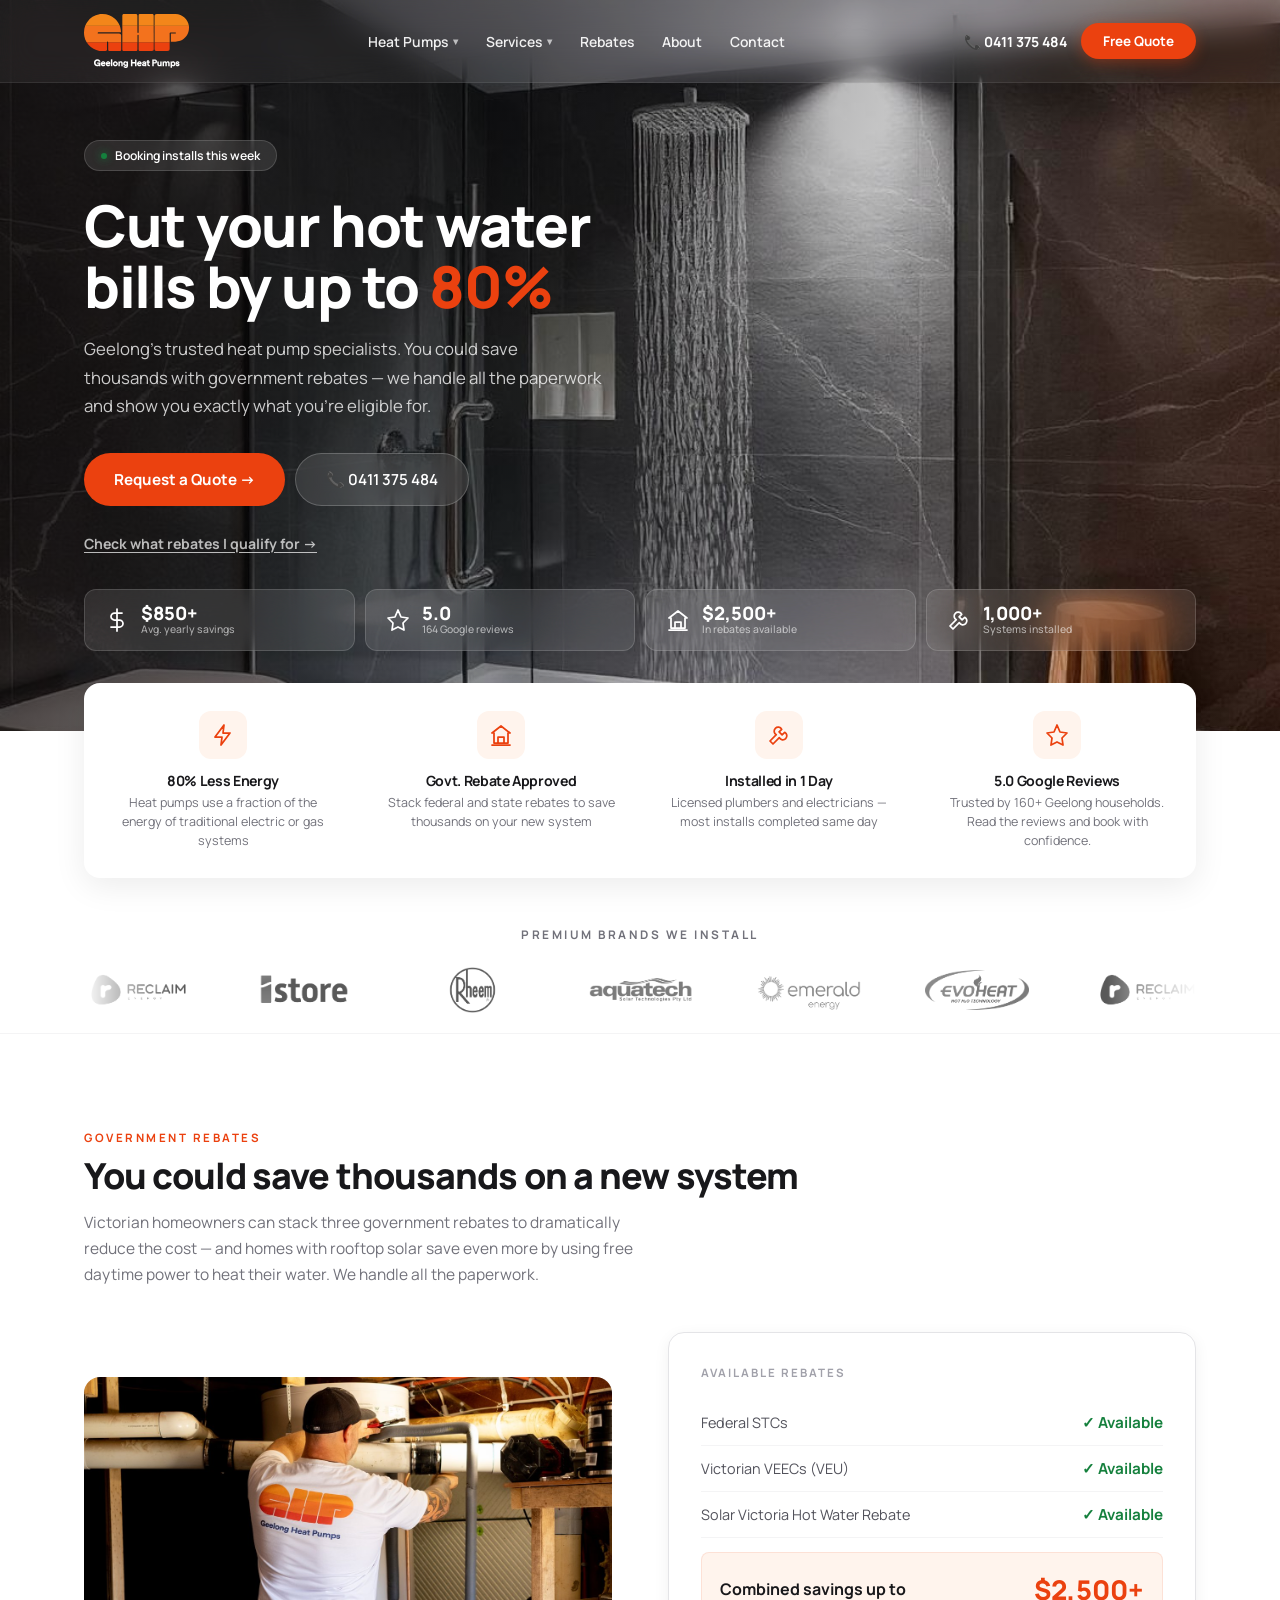
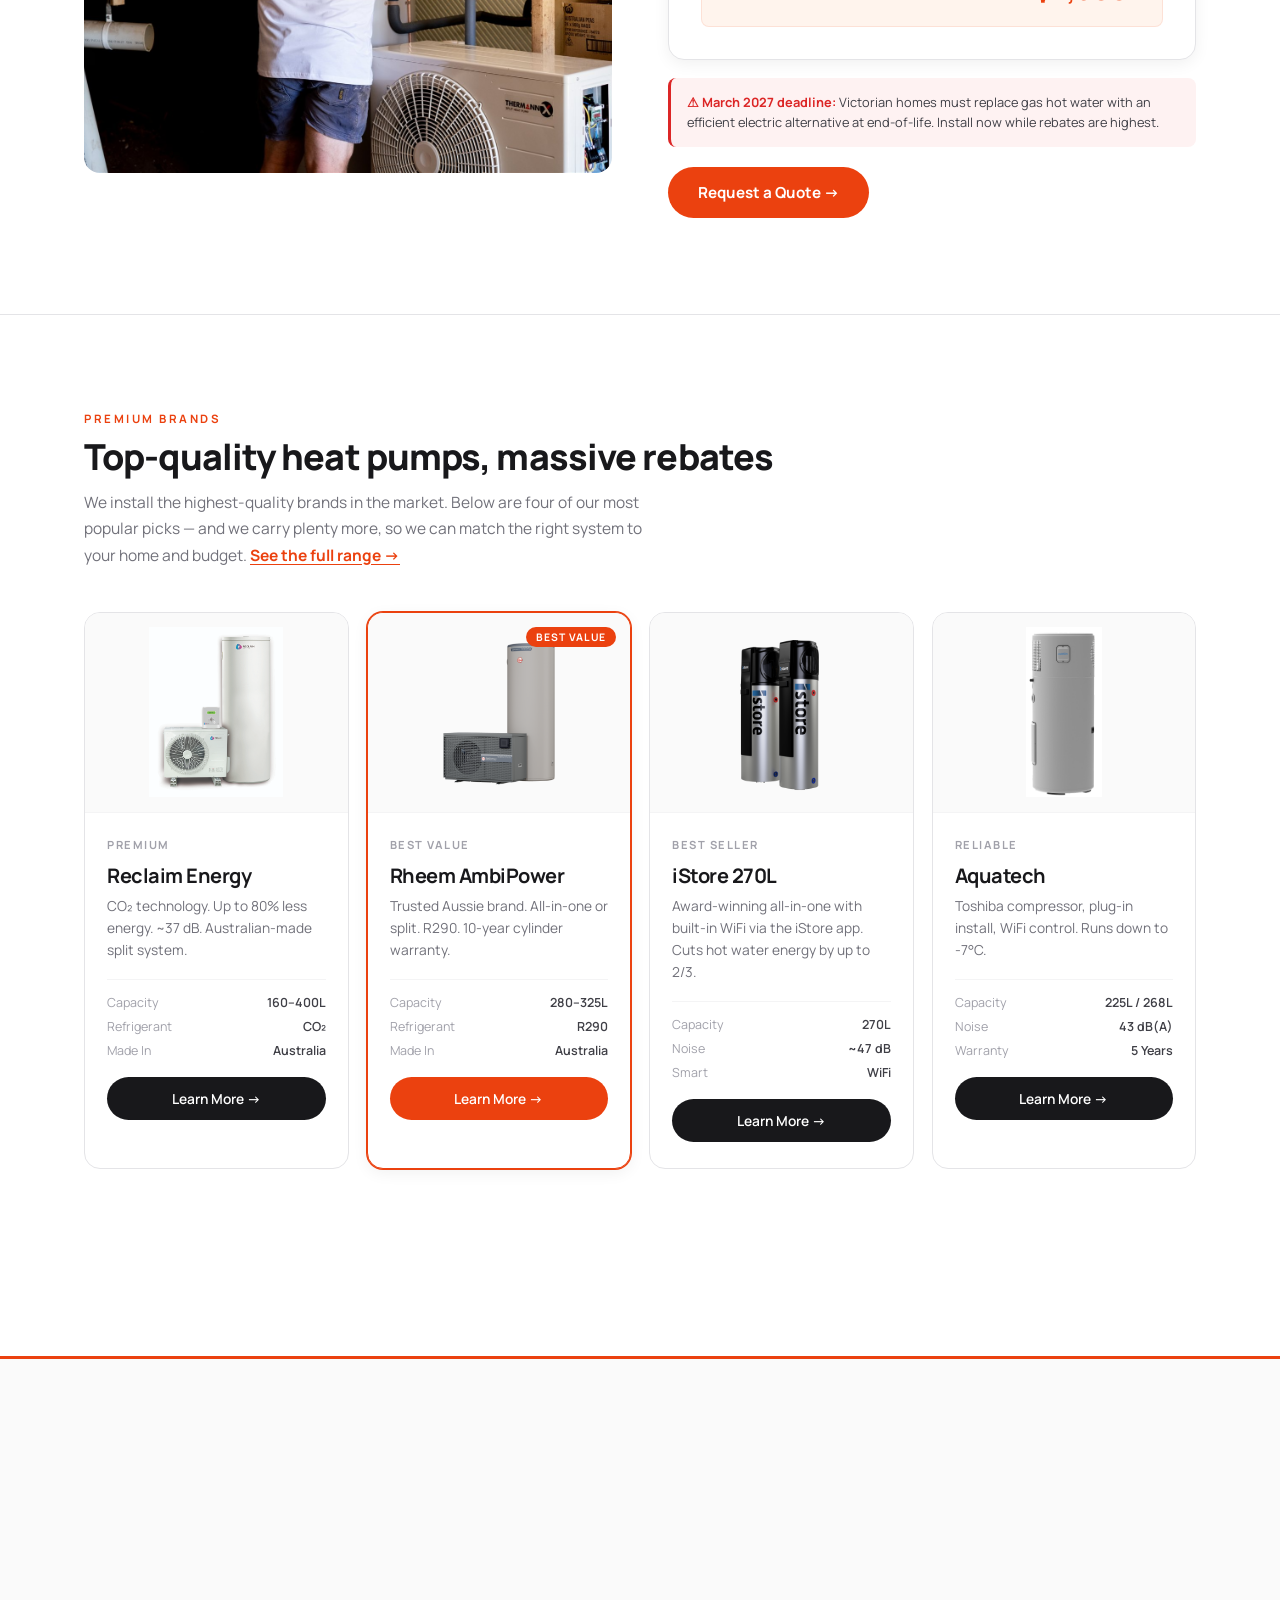
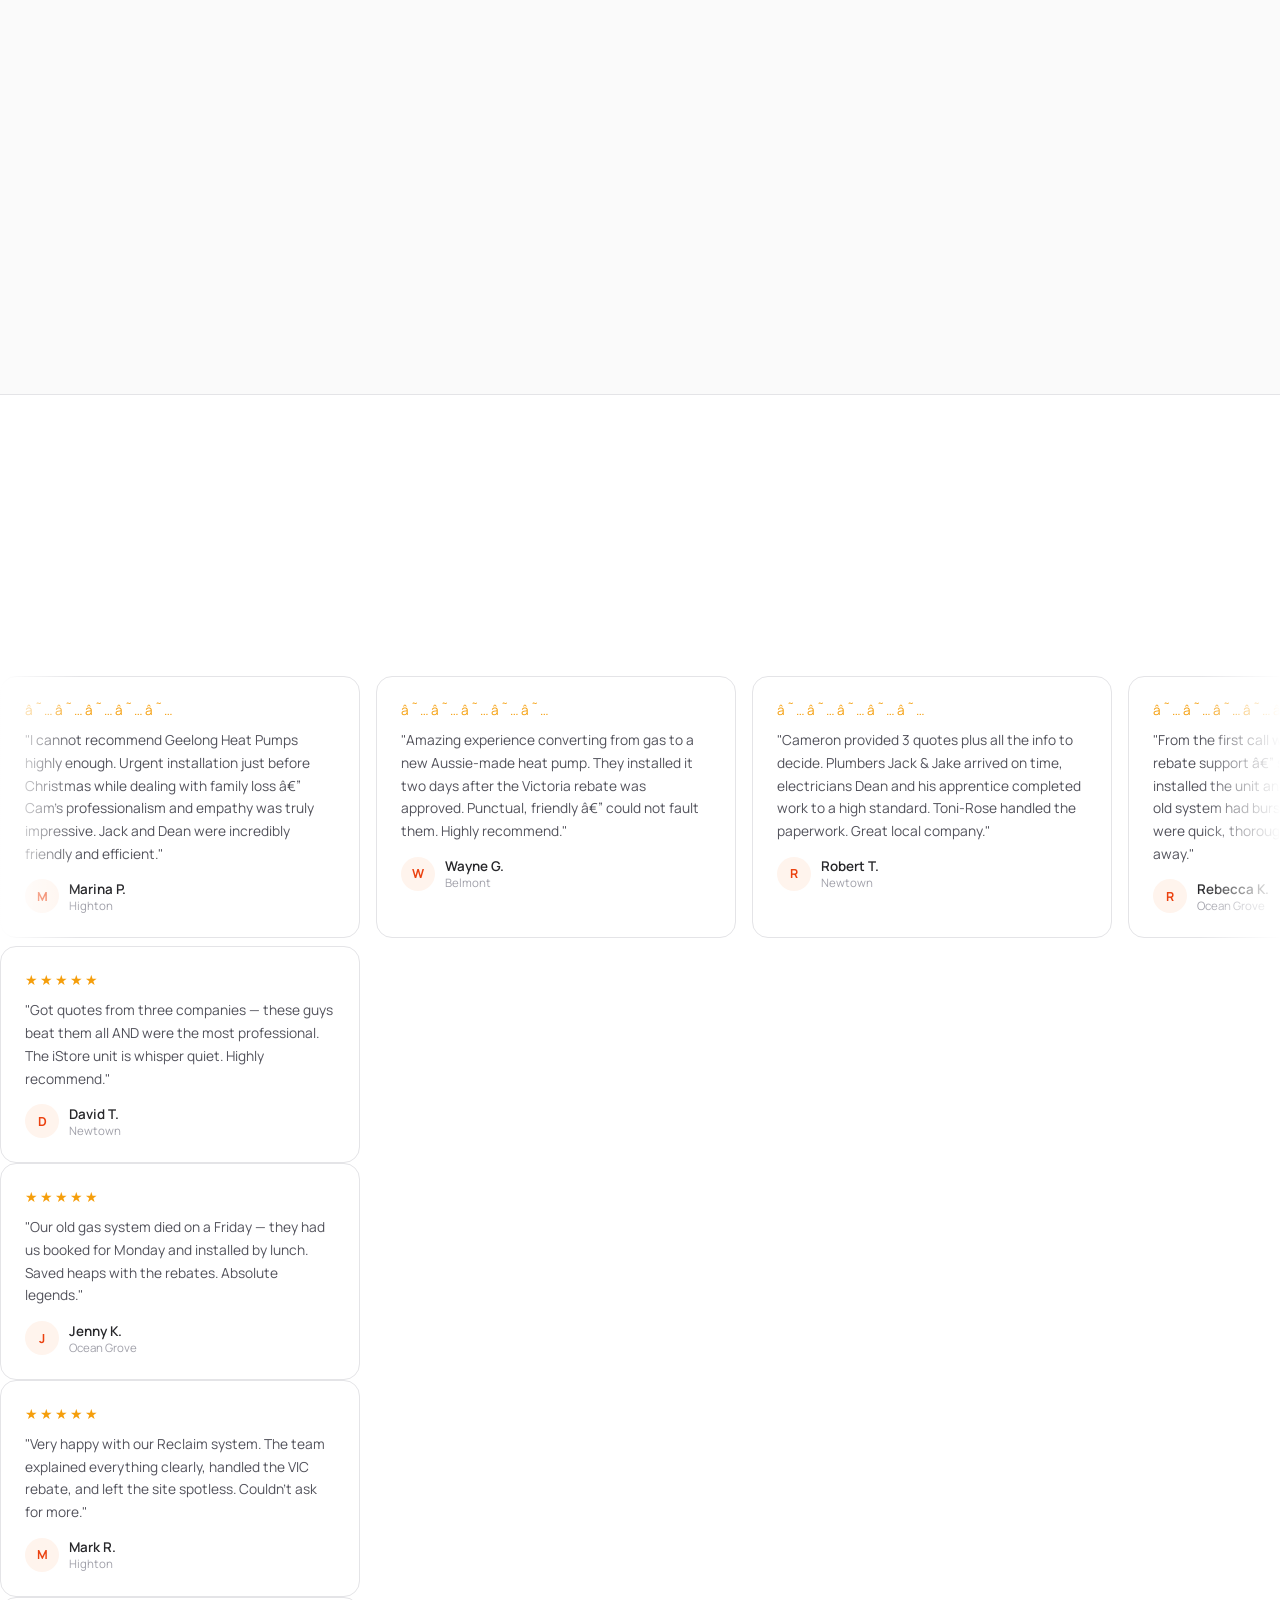
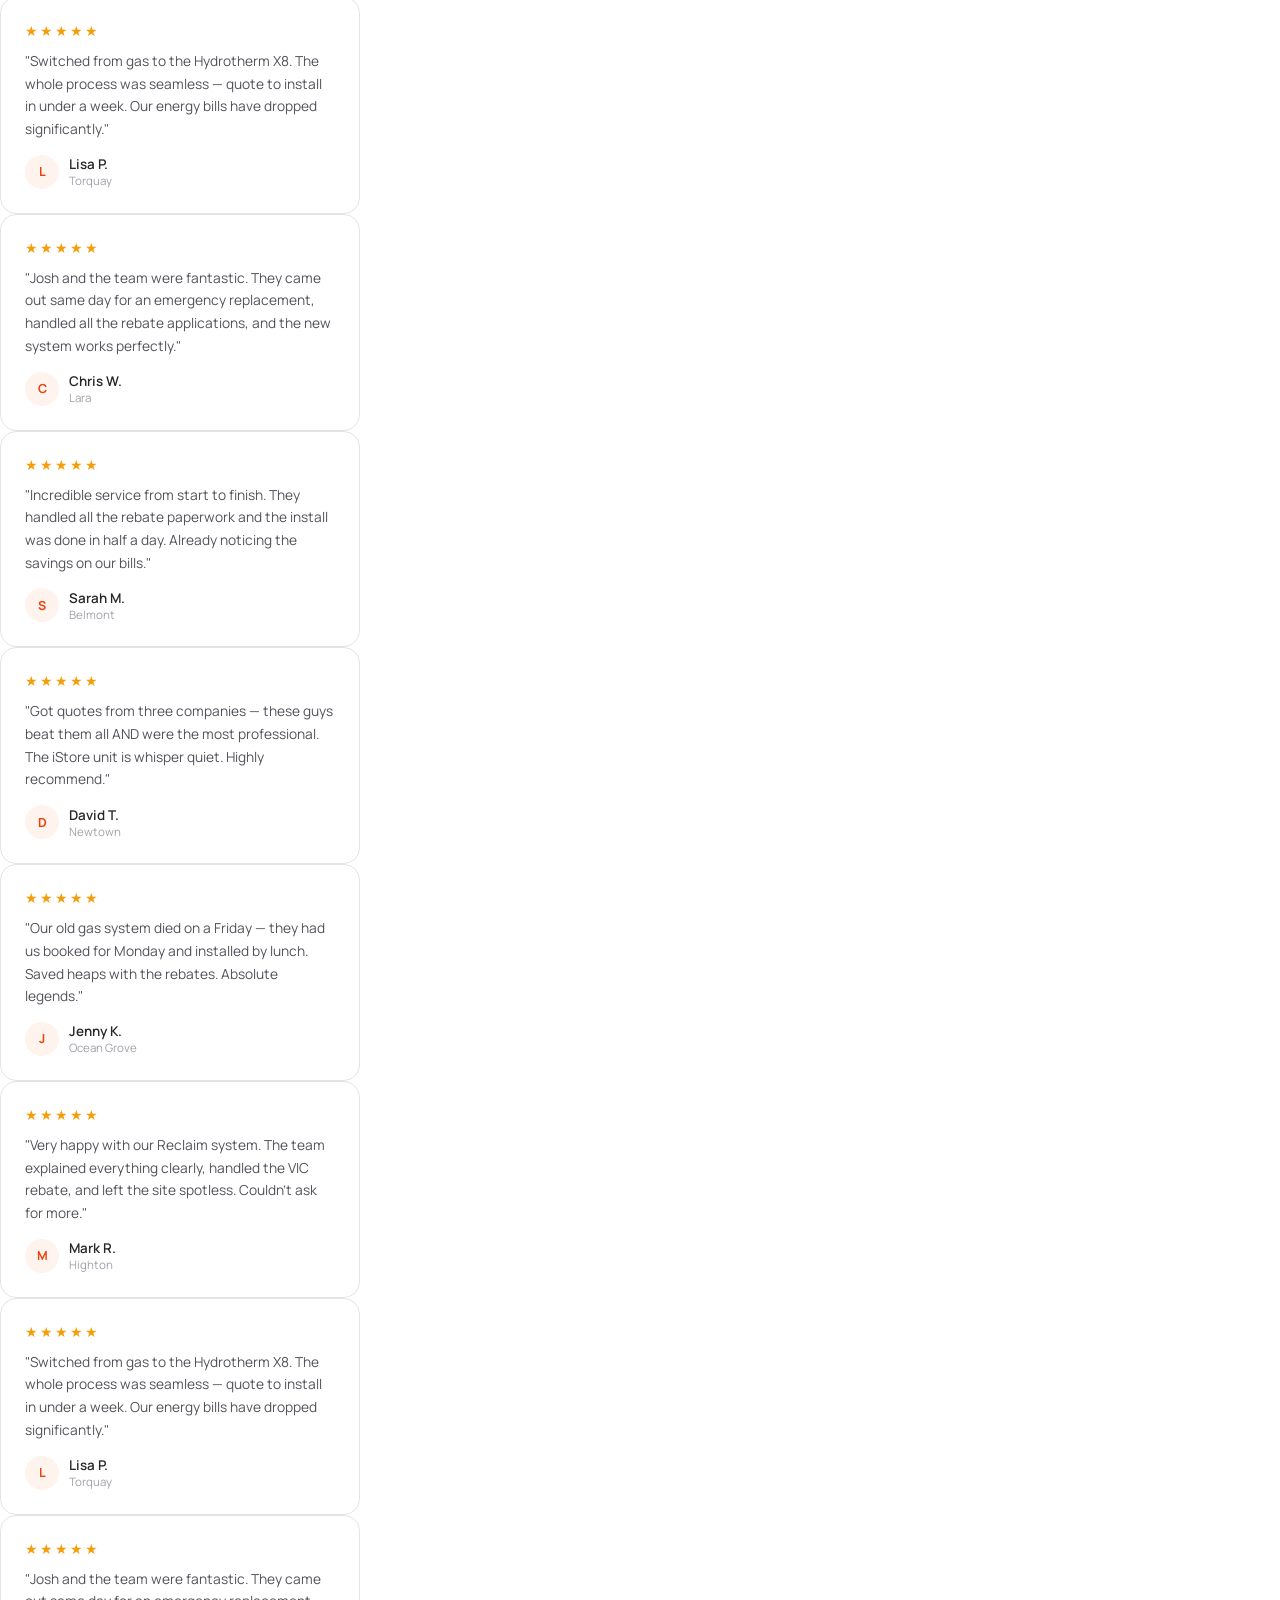
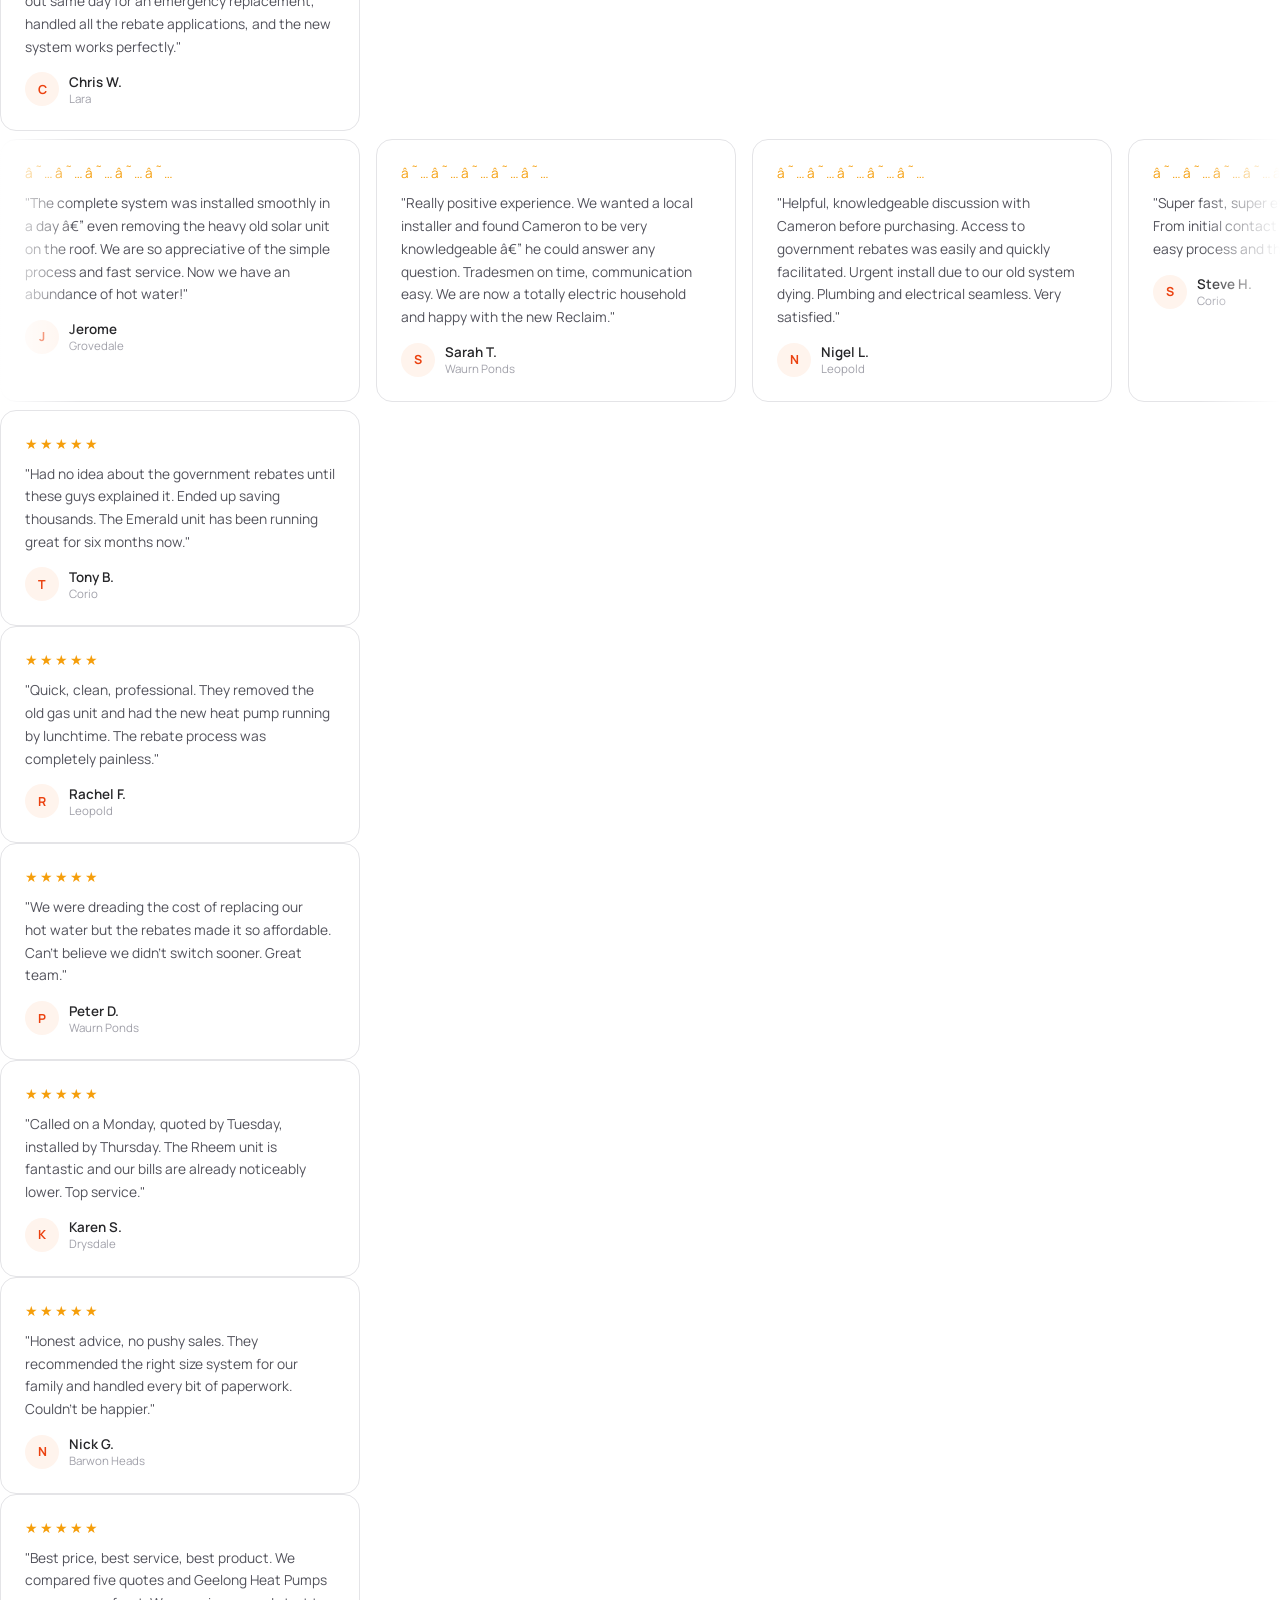
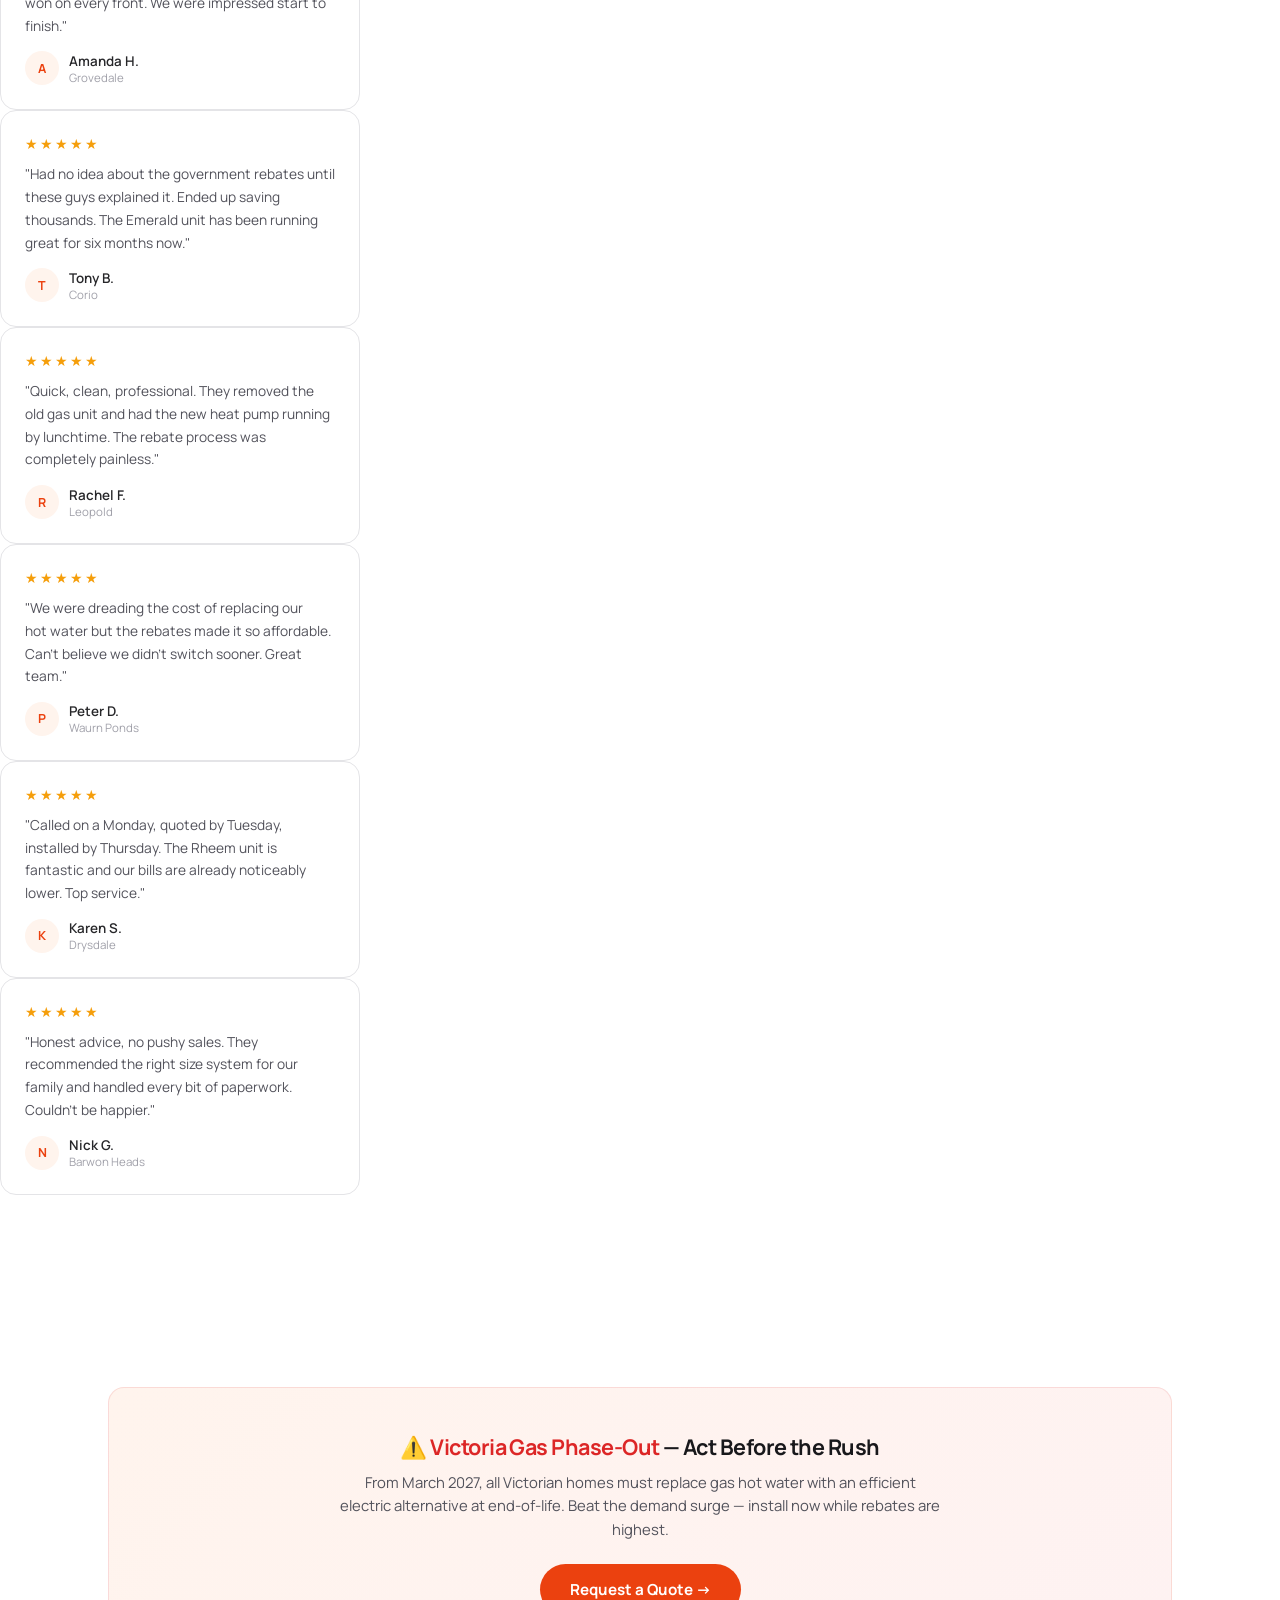
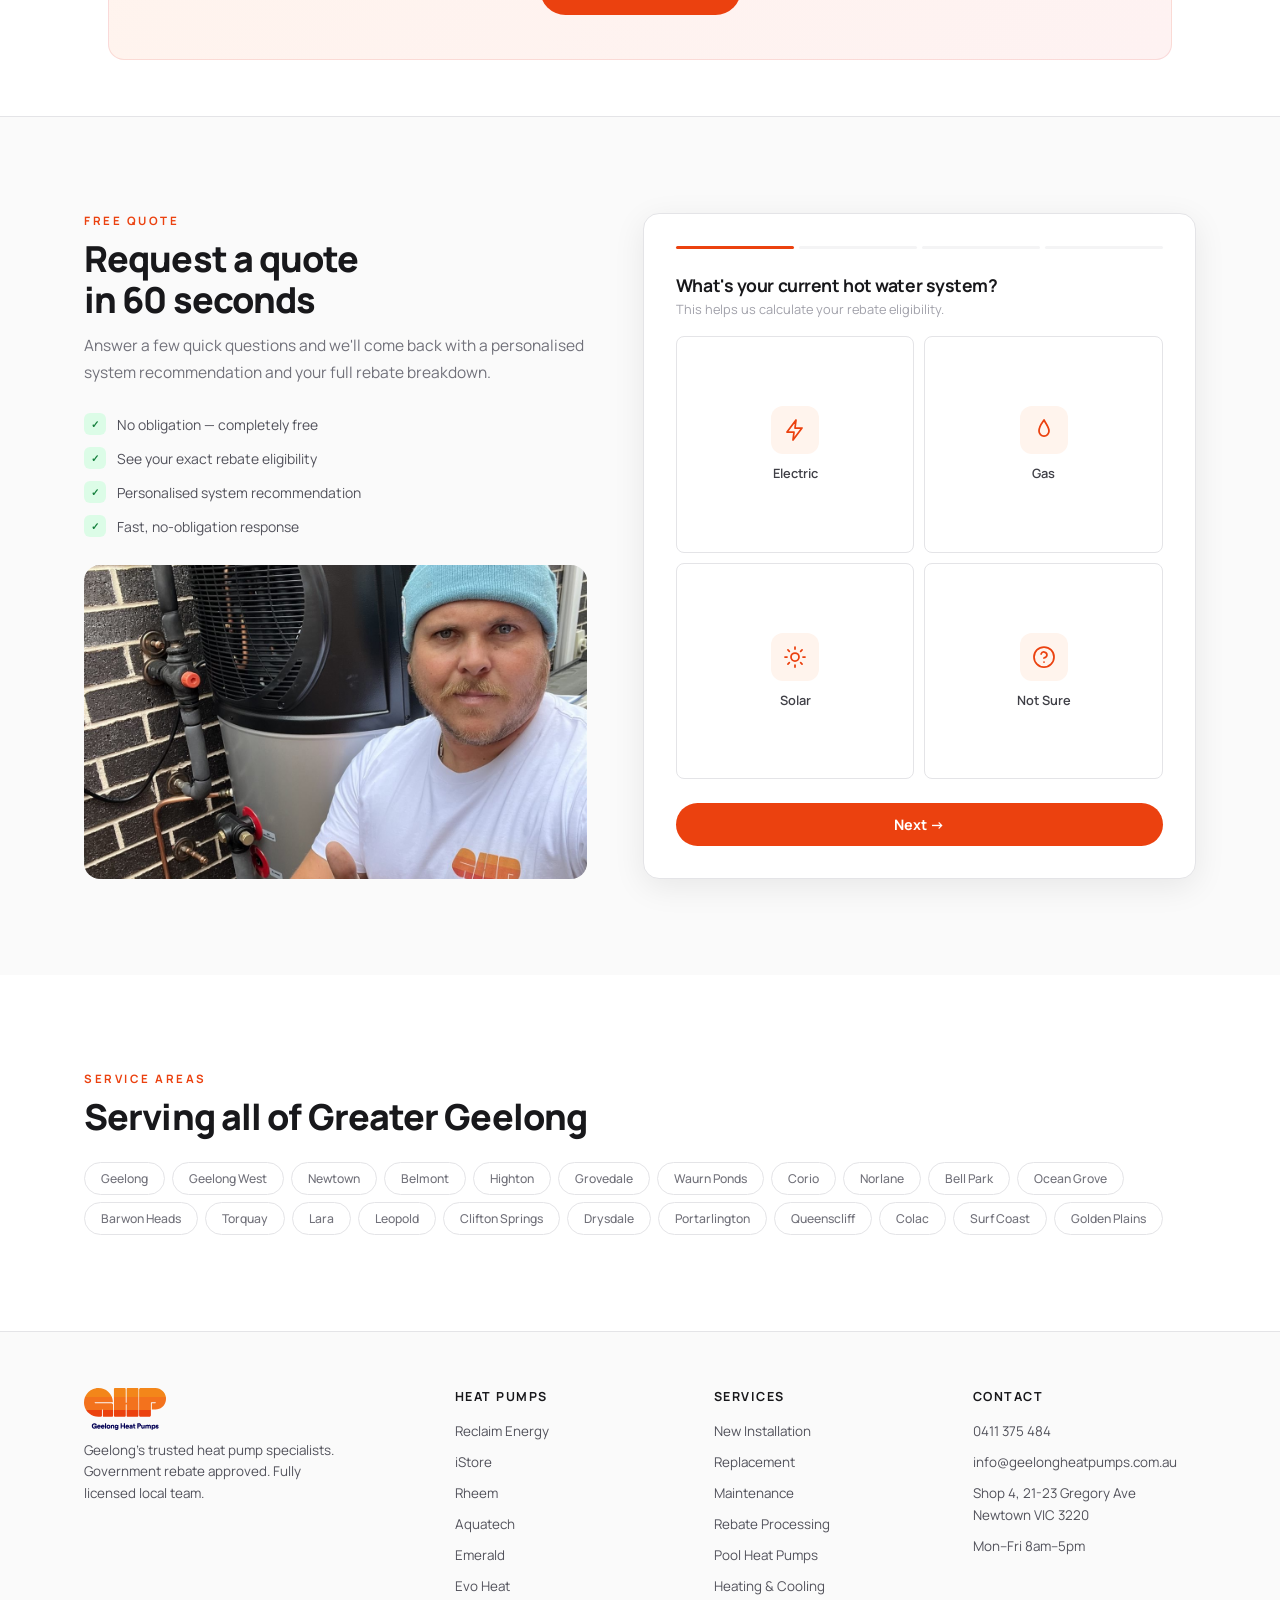
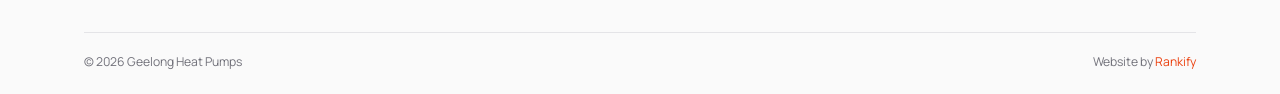
==== commit 6714f5fe: "Reviews: swap fake placeholders for 12 real Google reviews Pulled from the actual Geelong Heat Pumps" ====
--- a/index.html
+++ b/index.html
@@ -265,12 +265,24 @@
         <svg width="20" height="20" viewBox="0 0 48 48" style="flex-shrink:0"><path fill="#FFC107" d="M43.6 20.1H42V20H24v8h11.3C33.9 33.6 29.3 36 24 36c-6.6 0-12-5.4-12-12s5.4-12 12-12c3.1 0 5.8 1.2 8 3l5.7-5.7C34 6 29.3 4 24 4 12.9 4 4 12.9 4 24s8.9 20 20 20 20-8.9 20-20c0-1.3-.2-2.6-.4-3.9z"/><path fill="#FF3D00" d="M6.3 14.7l6.6 4.8C14.5 15.1 18.8 12 24 12c3.1 0 5.8 1.2 8 3l5.7-5.7C34 6 29.3 4 24 4 16.3 4 9.7 8.3 6.3 14.7z"/><path fill="#4CAF50" d="M24 44c5.2 0 9.9-2 13.4-5.2l-6.2-5.2C29.2 35.1 26.7 36 24 36c-5.3 0-9.8-3.4-11.4-8.1l-6.5 5C9.5 39.6 16.2 44 24 44z"/><path fill="#1976D2" d="M43.6 20.1H42V20H24v8h11.3c-.8 2.2-2.2 4.2-4.1 5.6l6.2 5.2C36.9 39.2 44 34 44 24c0-1.3-.2-2.6-.4-3.9z"/></svg>
         <span class="gs">★★★★★</span>
         <span class="gv">5.0</span>
-        <span class="gc">164 reviews</span>
+        <span class="gc">160+ reviews</span>
       </div>
     </a>
   </div>
   <div class="marquee-row right"><div class="marquee-track">
-    <div class="rcard"><div class="rs">★★★★★</div><p class="rt">"Incredible service from start to finish. They handled all the rebate paperwork and the install was done in half a day. Already noticing the savings on our bills."</p><div class="ra"><div class="rav">S</div><div><div class="ran">Sarah M.</div><div class="ral">Belmont</div></div></div></div>
+    <div class="rcard"><div class="rs">â˜…â˜…â˜…â˜…â˜…</div><p class="rt">"I cannot recommend Geelong Heat&nbsp;Pumps highly enough. Urgent installation just before Christmas while dealing with family loss â€” Cam's professionalism and empathy was truly impressive. Jack and Dean were incredibly friendly and efficient."</p><div class="ra"><div class="rav">M</div><div><div class="ran">Marina P.</div><div class="ral">Highton</div></div></div></div>
+    <div class="rcard"><div class="rs">â˜…â˜…â˜…â˜…â˜…</div><p class="rt">"Amazing experience converting from gas to a new Aussie-made heat&nbsp;pump. They installed it two days after the Victoria rebate was approved. Punctual, friendly â€” could not fault them. Highly recommend."</p><div class="ra"><div class="rav">W</div><div><div class="ran">Wayne G.</div><div class="ral">Belmont</div></div></div></div>
+    <div class="rcard"><div class="rs">â˜…â˜…â˜…â˜…â˜…</div><p class="rt">"Cameron provided 3 quotes plus all the info to decide. Plumbers Jack &amp; Jake arrived on time, electricians Dean and his apprentice completed work to a high standard. Toni-Rose handled the paperwork. Great local company."</p><div class="ra"><div class="rav">R</div><div><div class="ran">Robert T.</div><div class="ral">Newtown</div></div></div></div>
+    <div class="rcard"><div class="rs">â˜…â˜…â˜…â˜…â˜…</div><p class="rt">"From the first call with Cameron to the SolarVic rebate support â€” service was fantastic. Sam installed the unit and explained everything. Our old system had burst 48 hours earlier and they were quick, thorough &amp; had a solution straight away."</p><div class="ra"><div class="rav">R</div><div><div class="ran">Rebecca K.</div><div class="ral">Ocean Grove</div></div></div></div>
+    <div class="rcard"><div class="rs">â˜…â˜…â˜…â˜…â˜…</div><p class="rt">"Great support and service for our iStore. Unit was poorly installed by another plumber and was leaking continuously. Geelong Heat&nbsp;Pumps arranged the repairs, plumbers attended promptly and fixed all the problems. Cost was fair and we're very happy."</p><div class="ra"><div class="rav">C</div><div><div class="ran">Chris H.</div><div class="ral">Torquay</div></div></div></div>
+    <div class="rcard"><div class="rs">â˜…â˜…â˜…â˜…â˜…</div><p class="rt">"Geelong &amp; Peninsular Heat&nbsp;Pumps were both professional and easy to deal with. They provided the most comprehensive documentation and competitive pricing. The unit was installed promptly as advised. Highly recommended."</p><div class="ra"><div class="rav">D</div><div><div class="ran">David K.</div><div class="ral">Lara</div></div></div></div>
+    <div class="rcard"><div class="rs">â˜…â˜…â˜…â˜…â˜…</div><p class="rt">"I cannot recommend Geelong Heat&nbsp;Pumps highly enough. Urgent installation just before Christmas while dealing with family loss â€” Cam's professionalism and empathy was truly impressive. Jack and Dean were incredibly friendly and efficient."</p><div class="ra"><div class="rav">M</div><div><div class="ran">Marina P.</div><div class="ral">Highton</div></div></div></div>
+    <div class="rcard"><div class="rs">â˜…â˜…â˜…â˜…â˜…</div><p class="rt">"Amazing experience converting from gas to a new Aussie-made heat&nbsp;pump. They installed it two days after the Victoria rebate was approved. Punctual, friendly â€” could not fault them. Highly recommend."</p><div class="ra"><div class="rav">W</div><div><div class="ran">Wayne G.</div><div class="ral">Belmont</div></div></div></div>
+    <div class="rcard"><div class="rs">â˜…â˜…â˜…â˜…â˜…</div><p class="rt">"Cameron provided 3 quotes plus all the info to decide. Plumbers Jack &amp; Jake arrived on time, electricians Dean and his apprentice completed work to a high standard. Toni-Rose handled the paperwork. Great local company."</p><div class="ra"><div class="rav">R</div><div><div class="ran">Robert T.</div><div class="ral">Newtown</div></div></div></div>
+    <div class="rcard"><div class="rs">â˜…â˜…â˜…â˜…â˜…</div><p class="rt">"From the first call with Cameron to the SolarVic rebate support â€” service was fantastic. Sam installed the unit and explained everything. Our old system had burst 48 hours earlier and they were quick, thorough &amp; had a solution straight away."</p><div class="ra"><div class="rav">R</div><div><div class="ran">Rebecca K.</div><div class="ral">Ocean Grove</div></div></div></div>
+    <div class="rcard"><div class="rs">â˜…â˜…â˜…â˜…â˜…</div><p class="rt">"Great support and service for our iStore. Unit was poorly installed by another plumber and was leaking continuously. Geelong Heat&nbsp;Pumps arranged the repairs, plumbers attended promptly and fixed all the problems. Cost was fair and we're very happy."</p><div class="ra"><div class="rav">C</div><div><div class="ran">Chris H.</div><div class="ral">Torquay</div></div></div></div>
+    <div class="rcard"><div class="rs">â˜…â˜…â˜…â˜…â˜…</div><p class="rt">"Geelong &amp; Peninsular Heat&nbsp;Pumps were both professional and easy to deal with. They provided the most comprehensive documentation and competitive pricing. The unit was installed promptly as advised. Highly recommended."</p><div class="ra"><div class="rav">D</div><div><div class="ran">David K.</div><div class="ral">Lara</div></div></div></div>
+  </div></div></div></div>
     <div class="rcard"><div class="rs">★★★★★</div><p class="rt">"Got quotes from three companies — these guys beat them all AND were the most professional. The iStore unit is whisper quiet. Highly recommend."</p><div class="ra"><div class="rav">D</div><div><div class="ran">David T.</div><div class="ral">Newtown</div></div></div></div>
     <div class="rcard"><div class="rs">★★★★★</div><p class="rt">"Our old gas system died on a Friday — they had us booked for Monday and installed by lunch. Saved heaps with the rebates. Absolute legends."</p><div class="ra"><div class="rav">J</div><div><div class="ran">Jenny K.</div><div class="ral">Ocean Grove</div></div></div></div>
     <div class="rcard"><div class="rs">★★★★★</div><p class="rt">"Very happy with our Reclaim system. The team explained everything clearly, handled the VIC rebate, and left the site spotless. Couldn't ask for more."</p><div class="ra"><div class="rav">M</div><div><div class="ran">Mark R.</div><div class="ral">Highton</div></div></div></div>
@@ -284,7 +296,19 @@
     <div class="rcard"><div class="rs">★★★★★</div><p class="rt">"Josh and the team were fantastic. They came out same day for an emergency replacement, handled all the rebate applications, and the new system works perfectly."</p><div class="ra"><div class="rav">C</div><div><div class="ran">Chris W.</div><div class="ral">Lara</div></div></div></div>
   </div></div>
   <div class="marquee-row left"><div class="marquee-track">
-    <div class="rcard"><div class="rs">★★★★★</div><p class="rt">"Best price, best service, best product. We compared five quotes and Geelong Heat&nbsp;Pumps won on every front. We were impressed start to finish."</p><div class="ra"><div class="rav">A</div><div><div class="ran">Amanda H.</div><div class="ral">Grovedale</div></div></div></div>
+    <div class="rcard"><div class="rs">â˜…â˜…â˜…â˜…â˜…</div><p class="rt">"The complete system was installed smoothly in a day â€” even removing the heavy old solar unit on the roof. We are so appreciative of the simple process and fast service. Now we have an abundance of hot&nbsp;water!"</p><div class="ra"><div class="rav">J</div><div><div class="ran">Jerome</div><div class="ral">Grovedale</div></div></div></div>
+    <div class="rcard"><div class="rs">â˜…â˜…â˜…â˜…â˜…</div><p class="rt">"Really positive experience. We wanted a local installer and found Cameron to be very knowledgeable â€” he could answer any question. Tradesmen on time, communication easy. We are now a totally electric household and happy with the new Reclaim."</p><div class="ra"><div class="rav">S</div><div><div class="ran">Sarah T.</div><div class="ral">Waurn Ponds</div></div></div></div>
+    <div class="rcard"><div class="rs">â˜…â˜…â˜…â˜…â˜…</div><p class="rt">"Helpful, knowledgeable discussion with Cameron before purchasing. Access to government rebates was easily and quickly facilitated. Urgent install due to our old system dying. Plumbing and electrical seamless. Very satisfied."</p><div class="ra"><div class="rav">N</div><div><div class="ran">Nigel L.</div><div class="ral">Leopold</div></div></div></div>
+    <div class="rcard"><div class="rs">â˜…â˜…â˜…â˜…â˜…</div><p class="rt">"Super fast, super efficient and professional. From initial contact to installation was a very easy process and the advice given was perfect."</p><div class="ra"><div class="rav">S</div><div><div class="ran">Steve H.</div><div class="ral">Corio</div></div></div></div>
+    <div class="rcard"><div class="rs">â˜…â˜…â˜…â˜…â˜…</div><p class="rt">"Best service ever! After being messed around by another company we contacted Geelong Heat&nbsp;Pumps. Within a few days our new heat&nbsp;pump was installed with no fuss at all. Fast, friendly service and a very reasonable price."</p><div class="ra"><div class="rav">L</div><div><div class="ran">Lisa G.</div><div class="ral">Drysdale</div></div></div></div>
+    <div class="rcard"><div class="rs">â˜…â˜…â˜…â˜…â˜…</div><p class="rt">"Geelong Heat&nbsp;Pumps have the 3 P's. Professional. Prompt. Priced well. I was left without hot&nbsp;water when my old system failed. I had a quote the same morning I called, and the unit was installed without fuss the following afternoon."</p><div class="ra"><div class="rav">A</div><div><div class="ran">Andrew D.</div><div class="ral">Barwon Heads</div></div></div></div>
+    <div class="rcard"><div class="rs">â˜…â˜…â˜…â˜…â˜…</div><p class="rt">"The complete system was installed smoothly in a day â€” even removing the heavy old solar unit on the roof. We are so appreciative of the simple process and fast service. Now we have an abundance of hot&nbsp;water!"</p><div class="ra"><div class="rav">J</div><div><div class="ran">Jerome</div><div class="ral">Grovedale</div></div></div></div>
+    <div class="rcard"><div class="rs">â˜…â˜…â˜…â˜…â˜…</div><p class="rt">"Really positive experience. We wanted a local installer and found Cameron to be very knowledgeable â€” he could answer any question. Tradesmen on time, communication easy. We are now a totally electric household and happy with the new Reclaim."</p><div class="ra"><div class="rav">S</div><div><div class="ran">Sarah T.</div><div class="ral">Waurn Ponds</div></div></div></div>
+    <div class="rcard"><div class="rs">â˜…â˜…â˜…â˜…â˜…</div><p class="rt">"Helpful, knowledgeable discussion with Cameron before purchasing. Access to government rebates was easily and quickly facilitated. Urgent install due to our old system dying. Plumbing and electrical seamless. Very satisfied."</p><div class="ra"><div class="rav">N</div><div><div class="ran">Nigel L.</div><div class="ral">Leopold</div></div></div></div>
+    <div class="rcard"><div class="rs">â˜…â˜…â˜…â˜…â˜…</div><p class="rt">"Super fast, super efficient and professional. From initial contact to installation was a very easy process and the advice given was perfect."</p><div class="ra"><div class="rav">S</div><div><div class="ran">Steve H.</div><div class="ral">Corio</div></div></div></div>
+    <div class="rcard"><div class="rs">â˜…â˜…â˜…â˜…â˜…</div><p class="rt">"Best service ever! After being messed around by another company we contacted Geelong Heat&nbsp;Pumps. Within a few days our new heat&nbsp;pump was installed with no fuss at all. Fast, friendly service and a very reasonable price."</p><div class="ra"><div class="rav">L</div><div><div class="ran">Lisa G.</div><div class="ral">Drysdale</div></div></div></div>
+    <div class="rcard"><div class="rs">â˜…â˜…â˜…â˜…â˜…</div><p class="rt">"Geelong Heat&nbsp;Pumps have the 3 P's. Professional. Prompt. Priced well. I was left without hot&nbsp;water when my old system failed. I had a quote the same morning I called, and the unit was installed without fuss the following afternoon."</p><div class="ra"><div class="rav">A</div><div><div class="ran">Andrew D.</div><div class="ral">Barwon Heads</div></div></div></div>
+  </div></div></div></div>
     <div class="rcard"><div class="rs">★★★★★</div><p class="rt">"Had no idea about the government rebates until these guys explained it. Ended up saving thousands. The Emerald unit has been running great for six months now."</p><div class="ra"><div class="rav">T</div><div><div class="ran">Tony B.</div><div class="ral">Corio</div></div></div></div>
     <div class="rcard"><div class="rs">★★★★★</div><p class="rt">"Quick, clean, professional. They removed the old gas unit and had the new heat&nbsp;pump running by lunchtime. The rebate process was completely painless."</p><div class="ra"><div class="rav">R</div><div><div class="ran">Rachel F.</div><div class="ral">Leopold</div></div></div></div>
     <div class="rcard"><div class="rs">★★★★★</div><p class="rt">"We were dreading the cost of replacing our hot&nbsp;water but the rebates made it so affordable. Can't believe we didn't switch sooner. Great team."</p><div class="ra"><div class="rav">P</div><div><div class="ran">Peter D.</div><div class="ral">Waurn Ponds</div></div></div></div>
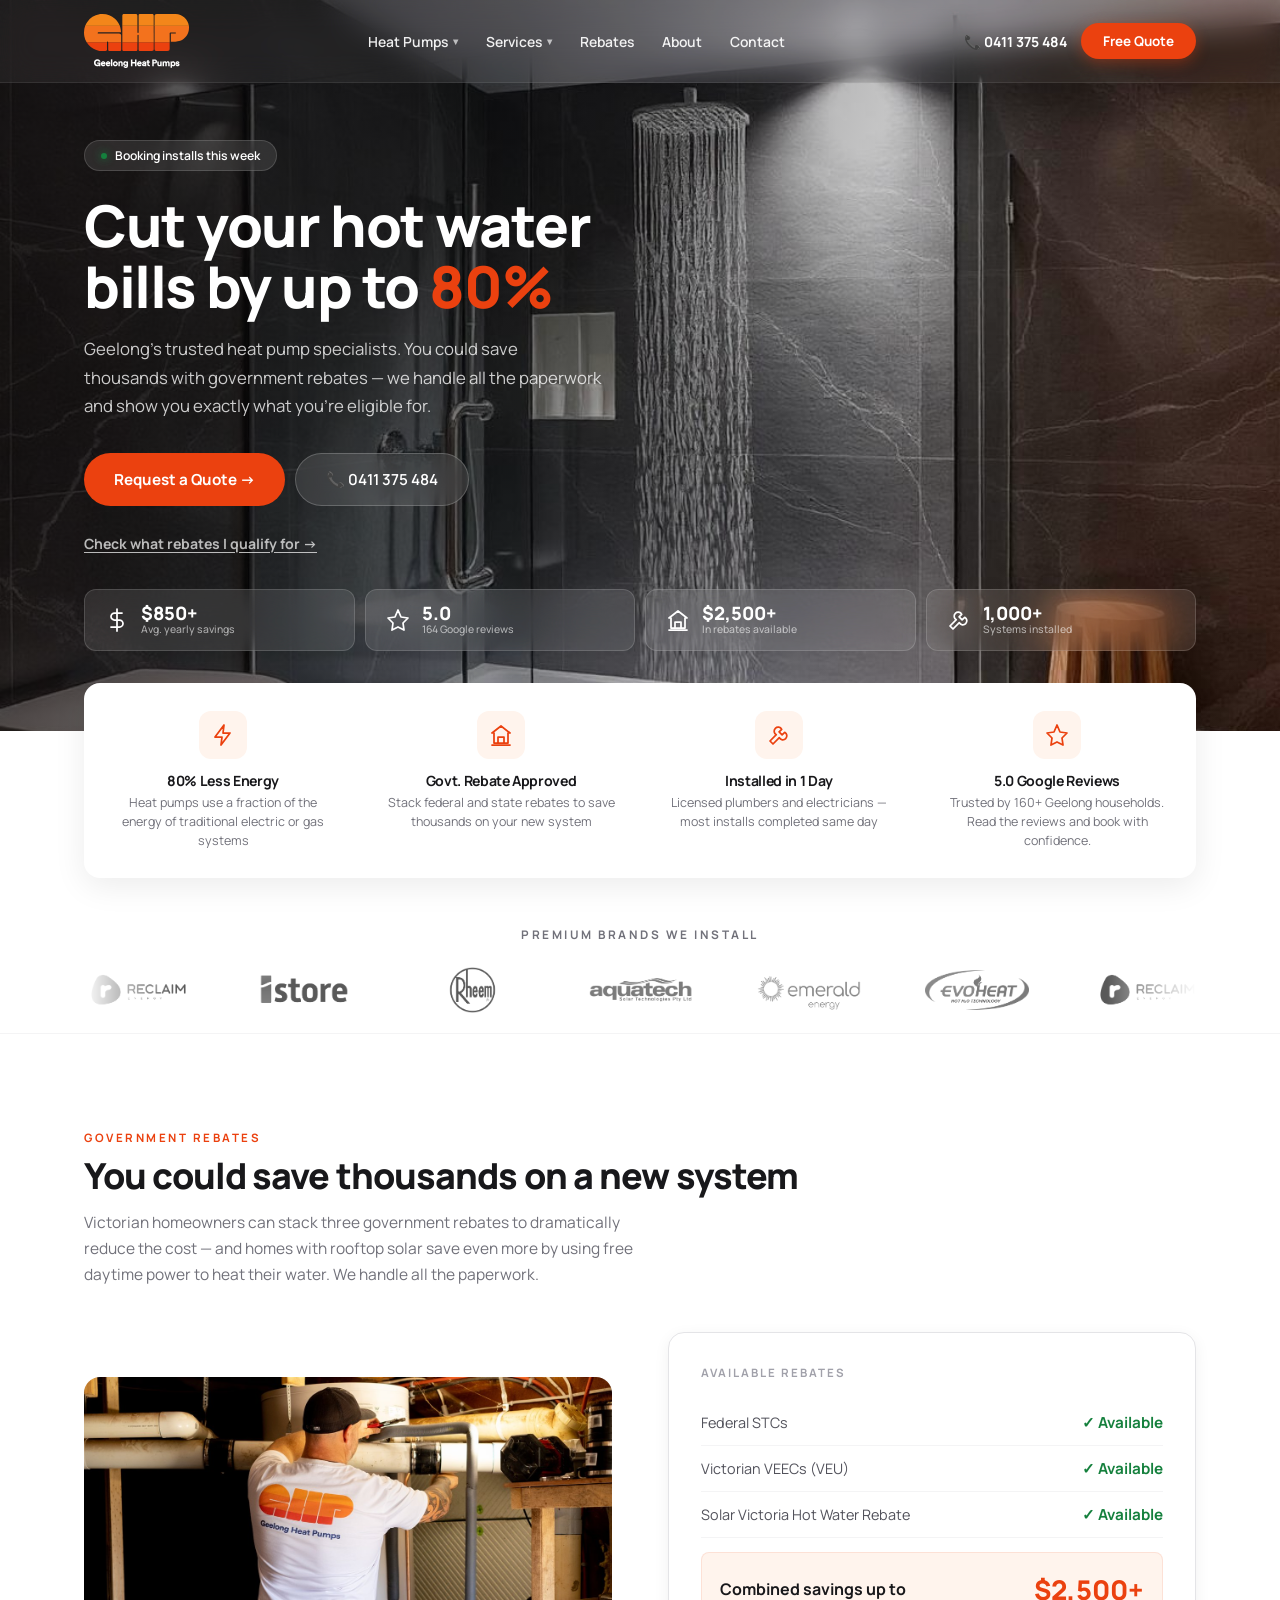
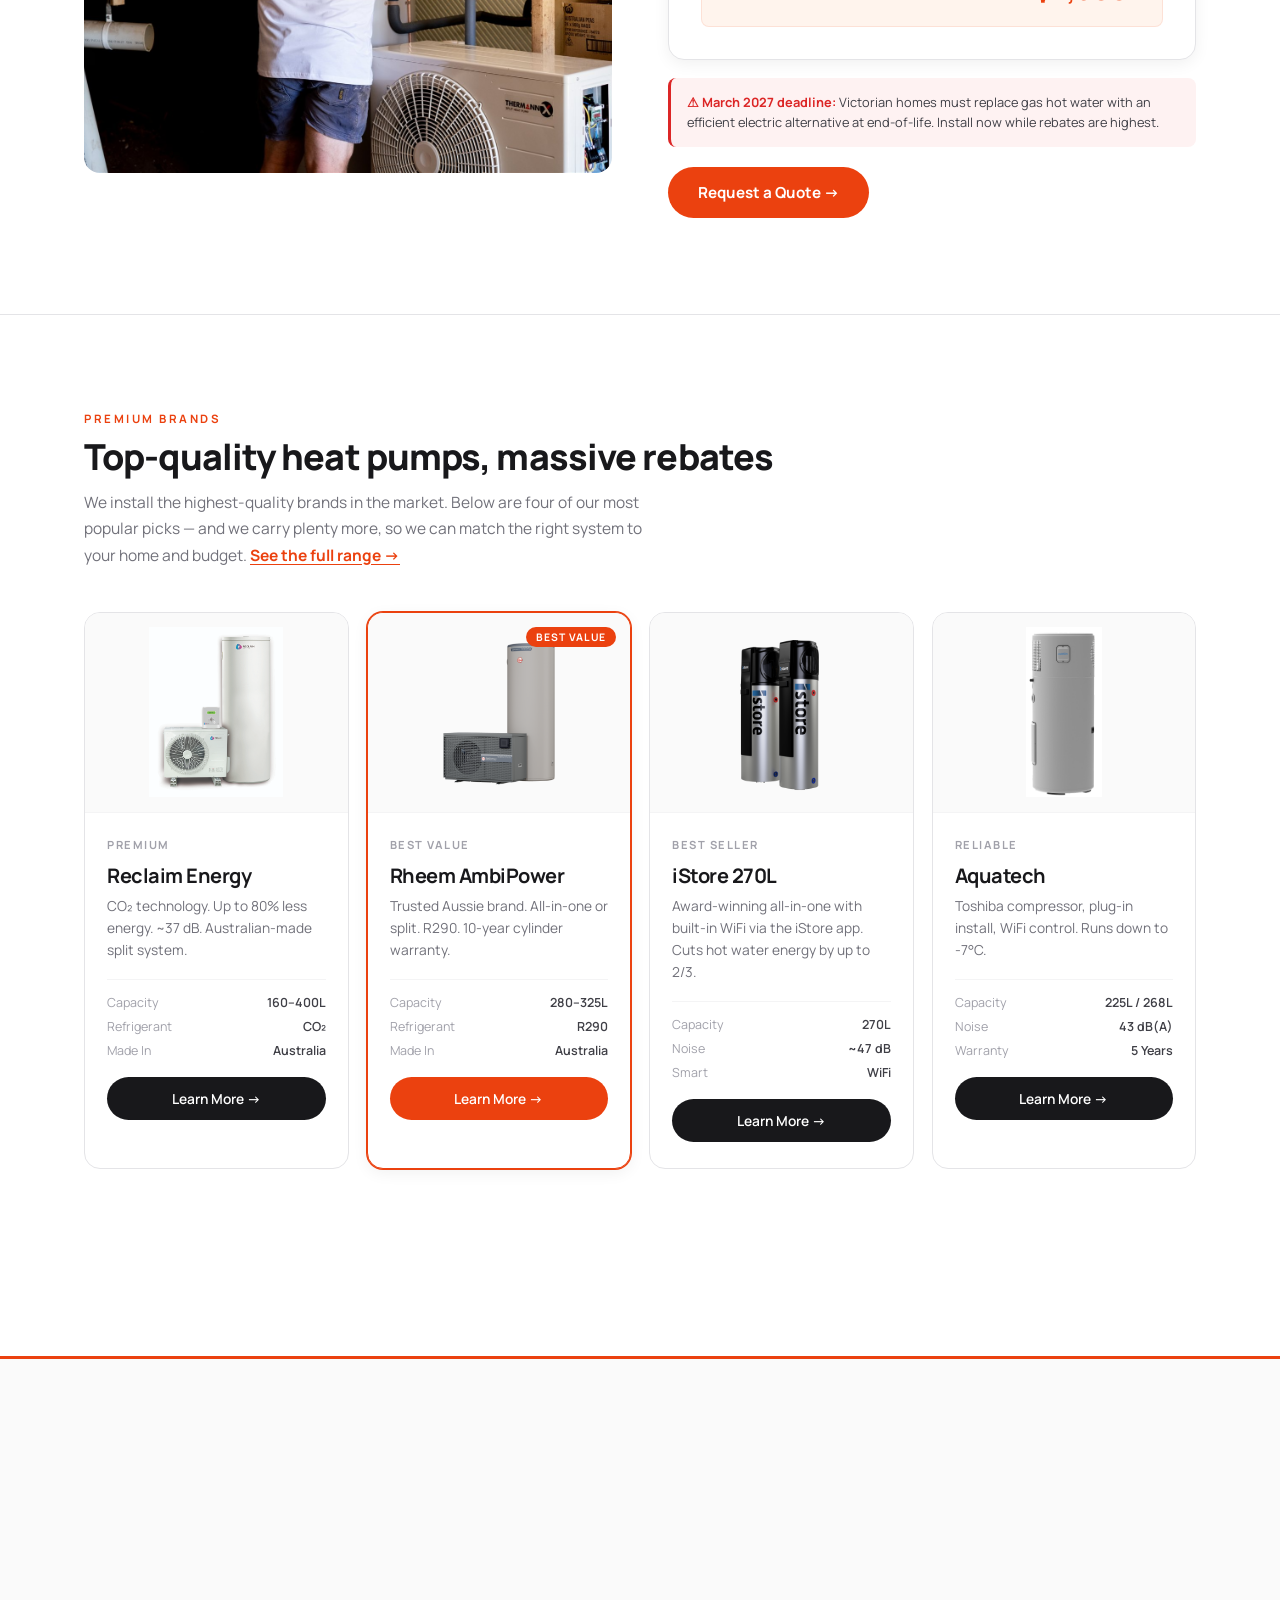
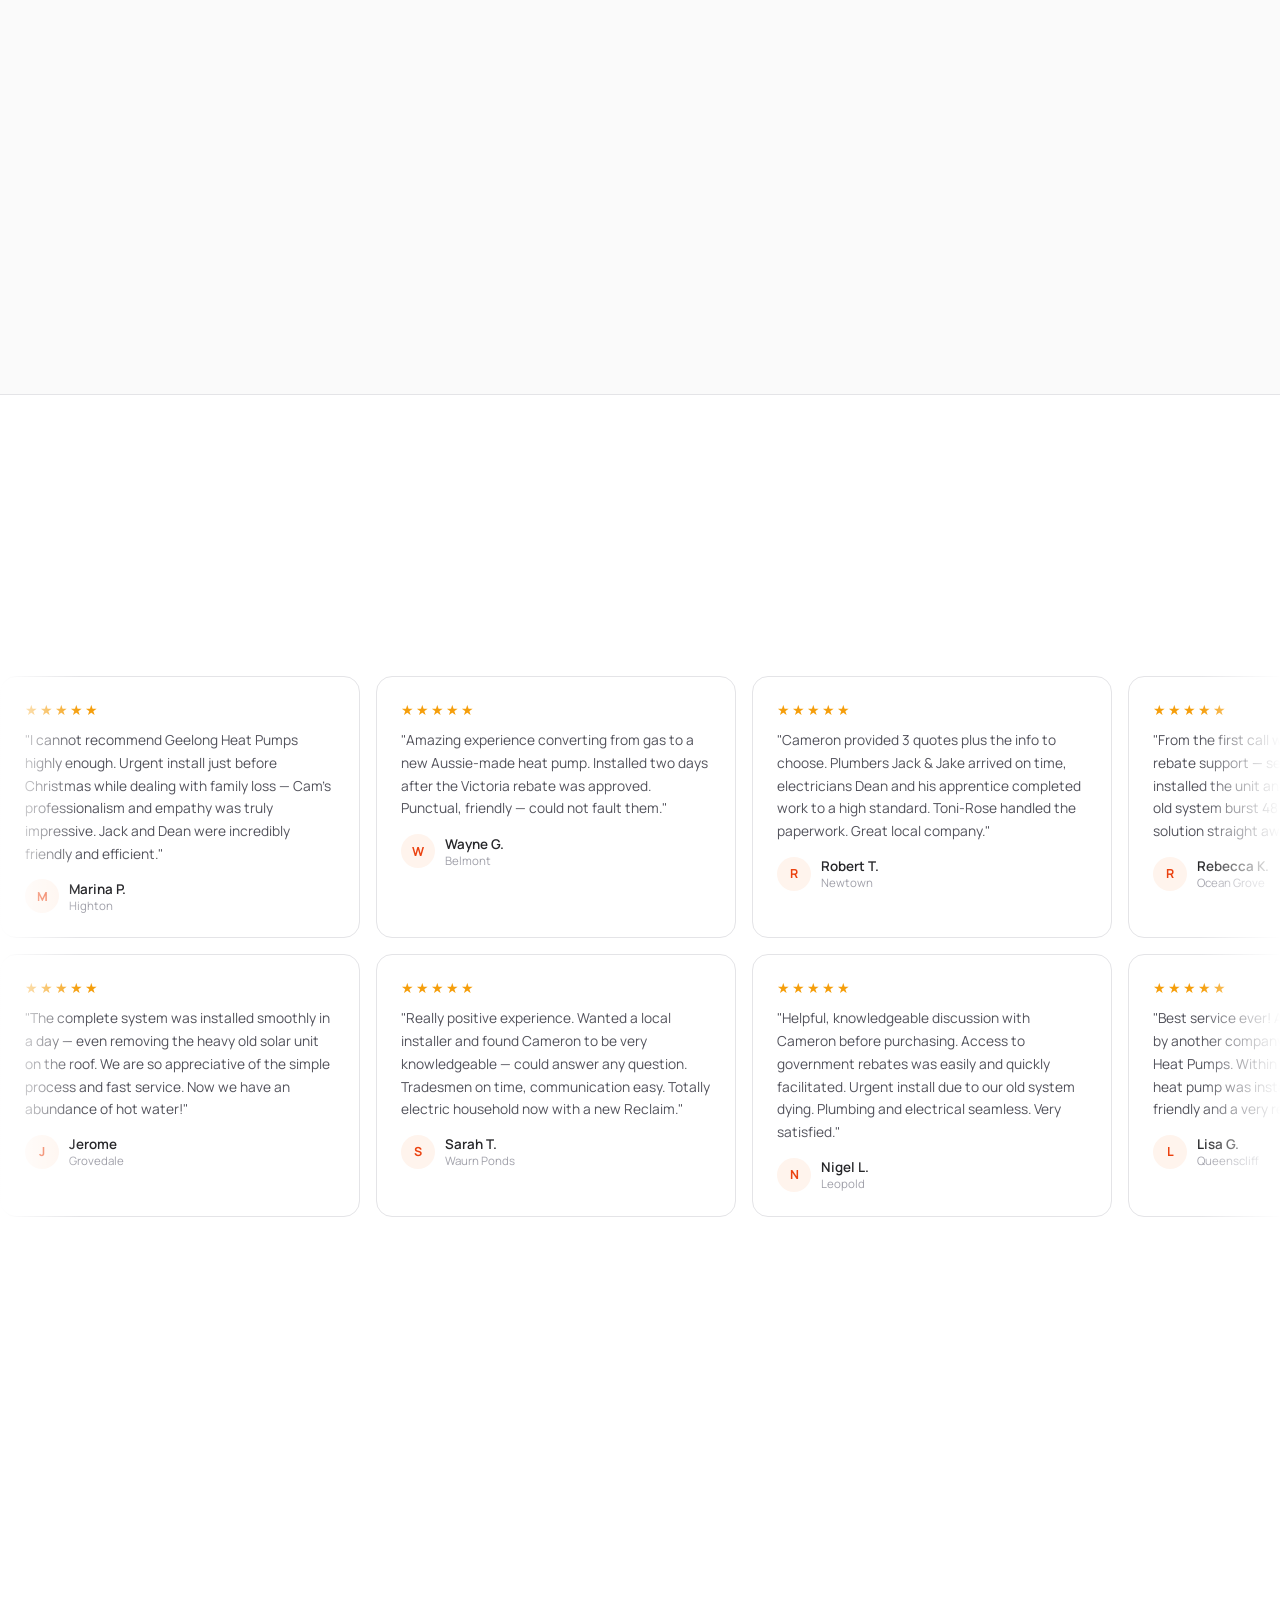
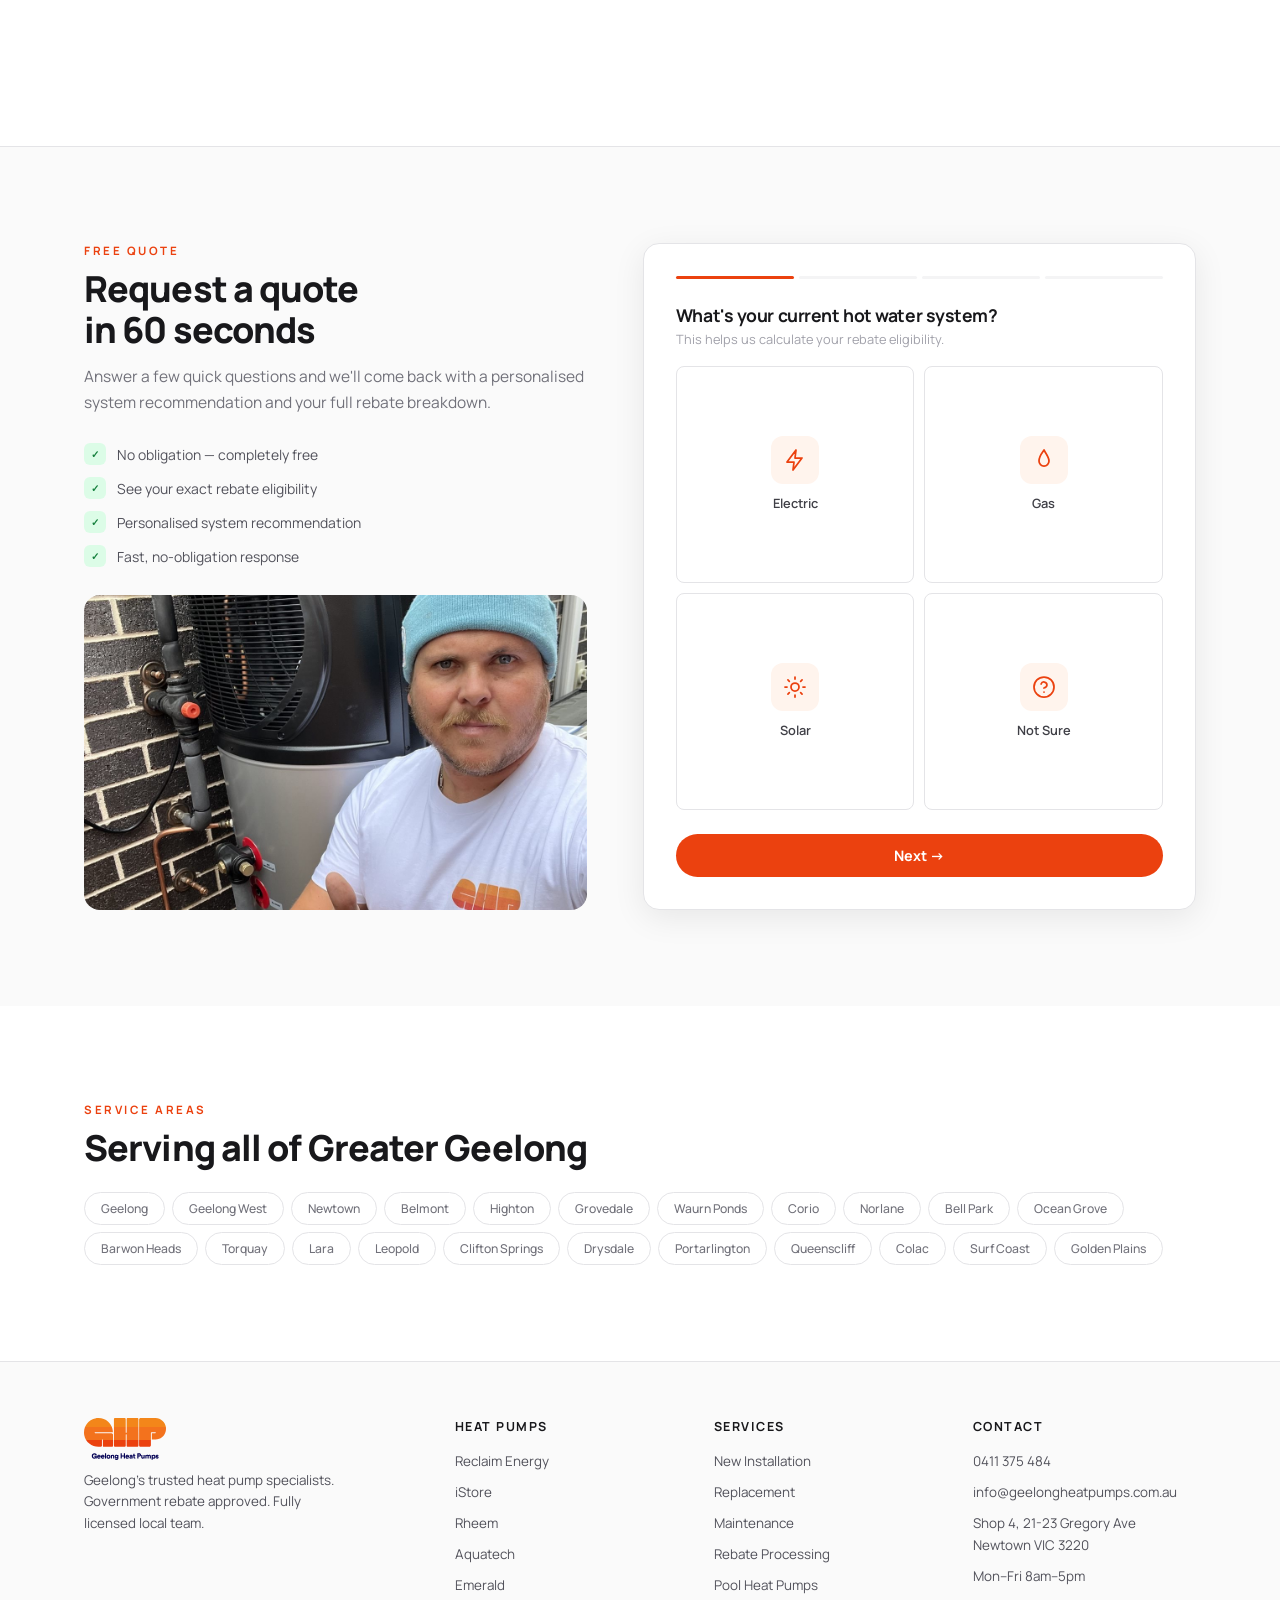
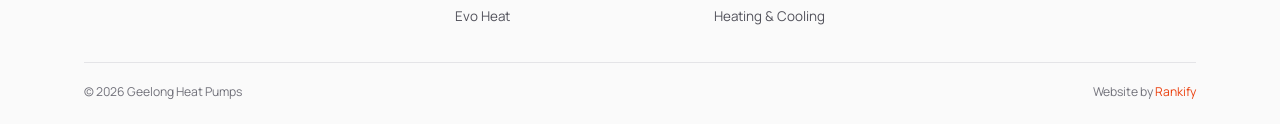
==== commit e84d8fd4: "Reviews: expanded to 28 real Google reviews (14 per marquee row) Each row scrolls 14 unique reviews " ====
--- a/index.html
+++ b/index.html
@@ -270,56 +270,64 @@
     </a>
   </div>
   <div class="marquee-row right"><div class="marquee-track">
-    <div class="rcard"><div class="rs">â˜…â˜…â˜…â˜…â˜…</div><p class="rt">"I cannot recommend Geelong Heat&nbsp;Pumps highly enough. Urgent installation just before Christmas while dealing with family loss â€” Cam's professionalism and empathy was truly impressive. Jack and Dean were incredibly friendly and efficient."</p><div class="ra"><div class="rav">M</div><div><div class="ran">Marina P.</div><div class="ral">Highton</div></div></div></div>
-    <div class="rcard"><div class="rs">â˜…â˜…â˜…â˜…â˜…</div><p class="rt">"Amazing experience converting from gas to a new Aussie-made heat&nbsp;pump. They installed it two days after the Victoria rebate was approved. Punctual, friendly â€” could not fault them. Highly recommend."</p><div class="ra"><div class="rav">W</div><div><div class="ran">Wayne G.</div><div class="ral">Belmont</div></div></div></div>
-    <div class="rcard"><div class="rs">â˜…â˜…â˜…â˜…â˜…</div><p class="rt">"Cameron provided 3 quotes plus all the info to decide. Plumbers Jack &amp; Jake arrived on time, electricians Dean and his apprentice completed work to a high standard. Toni-Rose handled the paperwork. Great local company."</p><div class="ra"><div class="rav">R</div><div><div class="ran">Robert T.</div><div class="ral">Newtown</div></div></div></div>
-    <div class="rcard"><div class="rs">â˜…â˜…â˜…â˜…â˜…</div><p class="rt">"From the first call with Cameron to the SolarVic rebate support â€” service was fantastic. Sam installed the unit and explained everything. Our old system had burst 48 hours earlier and they were quick, thorough &amp; had a solution straight away."</p><div class="ra"><div class="rav">R</div><div><div class="ran">Rebecca K.</div><div class="ral">Ocean Grove</div></div></div></div>
-    <div class="rcard"><div class="rs">â˜…â˜…â˜…â˜…â˜…</div><p class="rt">"Great support and service for our iStore. Unit was poorly installed by another plumber and was leaking continuously. Geelong Heat&nbsp;Pumps arranged the repairs, plumbers attended promptly and fixed all the problems. Cost was fair and we're very happy."</p><div class="ra"><div class="rav">C</div><div><div class="ran">Chris H.</div><div class="ral">Torquay</div></div></div></div>
-    <div class="rcard"><div class="rs">â˜…â˜…â˜…â˜…â˜…</div><p class="rt">"Geelong &amp; Peninsular Heat&nbsp;Pumps were both professional and easy to deal with. They provided the most comprehensive documentation and competitive pricing. The unit was installed promptly as advised. Highly recommended."</p><div class="ra"><div class="rav">D</div><div><div class="ran">David K.</div><div class="ral">Lara</div></div></div></div>
-    <div class="rcard"><div class="rs">â˜…â˜…â˜…â˜…â˜…</div><p class="rt">"I cannot recommend Geelong Heat&nbsp;Pumps highly enough. Urgent installation just before Christmas while dealing with family loss â€” Cam's professionalism and empathy was truly impressive. Jack and Dean were incredibly friendly and efficient."</p><div class="ra"><div class="rav">M</div><div><div class="ran">Marina P.</div><div class="ral">Highton</div></div></div></div>
-    <div class="rcard"><div class="rs">â˜…â˜…â˜…â˜…â˜…</div><p class="rt">"Amazing experience converting from gas to a new Aussie-made heat&nbsp;pump. They installed it two days after the Victoria rebate was approved. Punctual, friendly â€” could not fault them. Highly recommend."</p><div class="ra"><div class="rav">W</div><div><div class="ran">Wayne G.</div><div class="ral">Belmont</div></div></div></div>
-    <div class="rcard"><div class="rs">â˜…â˜…â˜…â˜…â˜…</div><p class="rt">"Cameron provided 3 quotes plus all the info to decide. Plumbers Jack &amp; Jake arrived on time, electricians Dean and his apprentice completed work to a high standard. Toni-Rose handled the paperwork. Great local company."</p><div class="ra"><div class="rav">R</div><div><div class="ran">Robert T.</div><div class="ral">Newtown</div></div></div></div>
-    <div class="rcard"><div class="rs">â˜…â˜…â˜…â˜…â˜…</div><p class="rt">"From the first call with Cameron to the SolarVic rebate support â€” service was fantastic. Sam installed the unit and explained everything. Our old system had burst 48 hours earlier and they were quick, thorough &amp; had a solution straight away."</p><div class="ra"><div class="rav">R</div><div><div class="ran">Rebecca K.</div><div class="ral">Ocean Grove</div></div></div></div>
-    <div class="rcard"><div class="rs">â˜…â˜…â˜…â˜…â˜…</div><p class="rt">"Great support and service for our iStore. Unit was poorly installed by another plumber and was leaking continuously. Geelong Heat&nbsp;Pumps arranged the repairs, plumbers attended promptly and fixed all the problems. Cost was fair and we're very happy."</p><div class="ra"><div class="rav">C</div><div><div class="ran">Chris H.</div><div class="ral">Torquay</div></div></div></div>
-    <div class="rcard"><div class="rs">â˜…â˜…â˜…â˜…â˜…</div><p class="rt">"Geelong &amp; Peninsular Heat&nbsp;Pumps were both professional and easy to deal with. They provided the most comprehensive documentation and competitive pricing. The unit was installed promptly as advised. Highly recommended."</p><div class="ra"><div class="rav">D</div><div><div class="ran">David K.</div><div class="ral">Lara</div></div></div></div>
-  </div></div></div></div>
-    <div class="rcard"><div class="rs">★★★★★</div><p class="rt">"Got quotes from three companies — these guys beat them all AND were the most professional. The iStore unit is whisper quiet. Highly recommend."</p><div class="ra"><div class="rav">D</div><div><div class="ran">David T.</div><div class="ral">Newtown</div></div></div></div>
-    <div class="rcard"><div class="rs">★★★★★</div><p class="rt">"Our old gas system died on a Friday — they had us booked for Monday and installed by lunch. Saved heaps with the rebates. Absolute legends."</p><div class="ra"><div class="rav">J</div><div><div class="ran">Jenny K.</div><div class="ral">Ocean Grove</div></div></div></div>
-    <div class="rcard"><div class="rs">★★★★★</div><p class="rt">"Very happy with our Reclaim system. The team explained everything clearly, handled the VIC rebate, and left the site spotless. Couldn't ask for more."</p><div class="ra"><div class="rav">M</div><div><div class="ran">Mark R.</div><div class="ral">Highton</div></div></div></div>
-    <div class="rcard"><div class="rs">★★★★★</div><p class="rt">"Switched from gas to the Hydrotherm X8. The whole process was seamless — quote to install in under a week. Our energy bills have dropped significantly."</p><div class="ra"><div class="rav">L</div><div><div class="ran">Lisa P.</div><div class="ral">Torquay</div></div></div></div>
-    <div class="rcard"><div class="rs">★★★★★</div><p class="rt">"Josh and the team were fantastic. They came out same day for an emergency replacement, handled all the rebate applications, and the new system works perfectly."</p><div class="ra"><div class="rav">C</div><div><div class="ran">Chris W.</div><div class="ral">Lara</div></div></div></div>
-    <div class="rcard"><div class="rs">★★★★★</div><p class="rt">"Incredible service from start to finish. They handled all the rebate paperwork and the install was done in half a day. Already noticing the savings on our bills."</p><div class="ra"><div class="rav">S</div><div><div class="ran">Sarah M.</div><div class="ral">Belmont</div></div></div></div>
-    <div class="rcard"><div class="rs">★★★★★</div><p class="rt">"Got quotes from three companies — these guys beat them all AND were the most professional. The iStore unit is whisper quiet. Highly recommend."</p><div class="ra"><div class="rav">D</div><div><div class="ran">David T.</div><div class="ral">Newtown</div></div></div></div>
-    <div class="rcard"><div class="rs">★★★★★</div><p class="rt">"Our old gas system died on a Friday — they had us booked for Monday and installed by lunch. Saved heaps with the rebates. Absolute legends."</p><div class="ra"><div class="rav">J</div><div><div class="ran">Jenny K.</div><div class="ral">Ocean Grove</div></div></div></div>
-    <div class="rcard"><div class="rs">★★★★★</div><p class="rt">"Very happy with our Reclaim system. The team explained everything clearly, handled the VIC rebate, and left the site spotless. Couldn't ask for more."</p><div class="ra"><div class="rav">M</div><div><div class="ran">Mark R.</div><div class="ral">Highton</div></div></div></div>
-    <div class="rcard"><div class="rs">★★★★★</div><p class="rt">"Switched from gas to the Hydrotherm X8. The whole process was seamless — quote to install in under a week. Our energy bills have dropped significantly."</p><div class="ra"><div class="rav">L</div><div><div class="ran">Lisa P.</div><div class="ral">Torquay</div></div></div></div>
-    <div class="rcard"><div class="rs">★★★★★</div><p class="rt">"Josh and the team were fantastic. They came out same day for an emergency replacement, handled all the rebate applications, and the new system works perfectly."</p><div class="ra"><div class="rav">C</div><div><div class="ran">Chris W.</div><div class="ral">Lara</div></div></div></div>
+    <div class="rcard"><div class="rs">&#9733;&#9733;&#9733;&#9733;&#9733;</div><p class="rt">"I cannot recommend Geelong Heat&nbsp;Pumps highly enough. Urgent install just before Christmas while dealing with family loss &mdash; Cam's professionalism and empathy was truly impressive. Jack and Dean were incredibly friendly and efficient."</p><div class="ra"><div class="rav">M</div><div><div class="ran">Marina P.</div><div class="ral">Highton</div></div></div></div>
+    <div class="rcard"><div class="rs">&#9733;&#9733;&#9733;&#9733;&#9733;</div><p class="rt">"Amazing experience converting from gas to a new Aussie-made heat&nbsp;pump. Installed two days after the Victoria rebate was approved. Punctual, friendly &mdash; could not fault them."</p><div class="ra"><div class="rav">W</div><div><div class="ran">Wayne G.</div><div class="ral">Belmont</div></div></div></div>
+    <div class="rcard"><div class="rs">&#9733;&#9733;&#9733;&#9733;&#9733;</div><p class="rt">"Cameron provided 3 quotes plus the info to choose. Plumbers Jack &amp; Jake arrived on time, electricians Dean and his apprentice completed work to a high standard. Toni-Rose handled the paperwork. Great local company."</p><div class="ra"><div class="rav">R</div><div><div class="ran">Robert T.</div><div class="ral">Newtown</div></div></div></div>
+    <div class="rcard"><div class="rs">&#9733;&#9733;&#9733;&#9733;&#9733;</div><p class="rt">"From the first call with Cameron to the SolarVic rebate support &mdash; service was fantastic. Sam installed the unit and explained everything. Our old system burst 48 hours earlier and they had a solution straight away."</p><div class="ra"><div class="rav">R</div><div><div class="ran">Rebecca K.</div><div class="ral">Ocean Grove</div></div></div></div>
+    <div class="rcard"><div class="rs">&#9733;&#9733;&#9733;&#9733;&#9733;</div><p class="rt">"Great support and service for our iStore. Poorly installed by another plumber and leaking continuously. Geelong Heat&nbsp;Pumps arranged the repairs promptly and fixed all the problems. Fair cost, very happy."</p><div class="ra"><div class="rav">C</div><div><div class="ran">Chris H.</div><div class="ral">Torquay</div></div></div></div>
+    <div class="rcard"><div class="rs">&#9733;&#9733;&#9733;&#9733;&#9733;</div><p class="rt">"Geelong Heat&nbsp;Pumps were both professional and easy to deal with. They provided the most comprehensive documentation and competitive pricing. Installed promptly as advised. Highly recommended."</p><div class="ra"><div class="rav">D</div><div><div class="ran">David K.</div><div class="ral">Lara</div></div></div></div>
+    <div class="rcard"><div class="rs">&#9733;&#9733;&#9733;&#9733;&#9733;</div><p class="rt">"Cam, Toni and their local team of quality tradespeople are fantastic to deal with &mdash; punctual, knowledgeable and have done a great job installing a 5.2kW solar system with battery, inverter and heat&nbsp;pump."</p><div class="ra"><div class="rav">M</div><div><div class="ran">Mark D.</div><div class="ral">Highton</div></div></div></div>
+    <div class="rcard"><div class="rs">&#9733;&#9733;&#9733;&#9733;&#9733;</div><p class="rt">"Super fast, super efficient and professional. From initial contact to installation was a very easy process and the advice given was perfect."</p><div class="ra"><div class="rav">S</div><div><div class="ran">Steve H.</div><div class="ral">Corio</div></div></div></div>
+    <div class="rcard"><div class="rs">&#9733;&#9733;&#9733;&#9733;&#9733;</div><p class="rt">"We love our new heat&nbsp;pump. A huge improvement on our old gas system. Service was amazing. The process was smooth and efficient. Well done."</p><div class="ra"><div class="rav">E</div><div><div class="ran">Elizabeth H.</div><div class="ral">Norlane</div></div></div></div>
+    <div class="rcard"><div class="rs">&#9733;&#9733;&#9733;&#9733;&#9733;</div><p class="rt">"Geelong Heat&nbsp;Pumps recently replaced my old gas hot&nbsp;water heater with an iStore system. I cannot be happier with the heater or the people at GHP. Highly recommend them."</p><div class="ra"><div class="rav">G</div><div><div class="ran">Gary L.</div><div class="ral">Bell Park</div></div></div></div>
+    <div class="rcard"><div class="rs">&#9733;&#9733;&#9733;&#9733;&#9733;</div><p class="rt">"I've installed a heat&nbsp;pump HWS with GHP. They are excellent in communication, have fair price, and good turnaround times &mdash; 100% recommend."</p><div class="ra"><div class="rav">N</div><div><div class="ran">Nikola T.</div><div class="ral">Clifton Springs</div></div></div></div>
+    <div class="rcard"><div class="rs">&#9733;&#9733;&#9733;&#9733;&#9733;</div><p class="rt">"An easy 5-star review for me. I was daunted by the prospect of upgrading our hot&nbsp;water system, but Toni and the team walked us through it. Couldn't be happier."</p><div class="ra"><div class="rav">D</div><div><div class="ran">Dylan</div><div class="ral">Portarlington</div></div></div></div>
+    <div class="rcard"><div class="rs">&#9733;&#9733;&#9733;&#9733;&#9733;</div><p class="rt">"Replaced my HWS with an iStore through Geelong Heat&nbsp;Pumps. From the first phone call they were honest and professional. Cam was excellent and the trades were polite, efficient and tidy. Installed next day."</p><div class="ra"><div class="rav">M</div><div><div class="ran">Michael H.</div><div class="ral">Drysdale</div></div></div></div>
+    <div class="rcard"><div class="rs">&#9733;&#9733;&#9733;&#9733;&#9733;</div><p class="rt">"Geelong Heat&nbsp;Pumps have the 3 P's. Professional. Prompt. Priced well. Left without hot&nbsp;water when my old system failed &mdash; had a quote the same morning, installed the following afternoon."</p><div class="ra"><div class="rav">A</div><div><div class="ran">Andrew D.</div><div class="ral">Barwon Heads</div></div></div></div>
+    <div class="rcard"><div class="rs">&#9733;&#9733;&#9733;&#9733;&#9733;</div><p class="rt">"I cannot recommend Geelong Heat&nbsp;Pumps highly enough. Urgent install just before Christmas while dealing with family loss &mdash; Cam's professionalism and empathy was truly impressive. Jack and Dean were incredibly friendly and efficient."</p><div class="ra"><div class="rav">M</div><div><div class="ran">Marina P.</div><div class="ral">Highton</div></div></div></div>
+    <div class="rcard"><div class="rs">&#9733;&#9733;&#9733;&#9733;&#9733;</div><p class="rt">"Amazing experience converting from gas to a new Aussie-made heat&nbsp;pump. Installed two days after the Victoria rebate was approved. Punctual, friendly &mdash; could not fault them."</p><div class="ra"><div class="rav">W</div><div><div class="ran">Wayne G.</div><div class="ral">Belmont</div></div></div></div>
+    <div class="rcard"><div class="rs">&#9733;&#9733;&#9733;&#9733;&#9733;</div><p class="rt">"Cameron provided 3 quotes plus the info to choose. Plumbers Jack &amp; Jake arrived on time, electricians Dean and his apprentice completed work to a high standard. Toni-Rose handled the paperwork. Great local company."</p><div class="ra"><div class="rav">R</div><div><div class="ran">Robert T.</div><div class="ral">Newtown</div></div></div></div>
+    <div class="rcard"><div class="rs">&#9733;&#9733;&#9733;&#9733;&#9733;</div><p class="rt">"From the first call with Cameron to the SolarVic rebate support &mdash; service was fantastic. Sam installed the unit and explained everything. Our old system burst 48 hours earlier and they had a solution straight away."</p><div class="ra"><div class="rav">R</div><div><div class="ran">Rebecca K.</div><div class="ral">Ocean Grove</div></div></div></div>
+    <div class="rcard"><div class="rs">&#9733;&#9733;&#9733;&#9733;&#9733;</div><p class="rt">"Great support and service for our iStore. Poorly installed by another plumber and leaking continuously. Geelong Heat&nbsp;Pumps arranged the repairs promptly and fixed all the problems. Fair cost, very happy."</p><div class="ra"><div class="rav">C</div><div><div class="ran">Chris H.</div><div class="ral">Torquay</div></div></div></div>
+    <div class="rcard"><div class="rs">&#9733;&#9733;&#9733;&#9733;&#9733;</div><p class="rt">"Geelong Heat&nbsp;Pumps were both professional and easy to deal with. They provided the most comprehensive documentation and competitive pricing. Installed promptly as advised. Highly recommended."</p><div class="ra"><div class="rav">D</div><div><div class="ran">David K.</div><div class="ral">Lara</div></div></div></div>
+    <div class="rcard"><div class="rs">&#9733;&#9733;&#9733;&#9733;&#9733;</div><p class="rt">"Cam, Toni and their local team of quality tradespeople are fantastic to deal with &mdash; punctual, knowledgeable and have done a great job installing a 5.2kW solar system with battery, inverter and heat&nbsp;pump."</p><div class="ra"><div class="rav">M</div><div><div class="ran">Mark D.</div><div class="ral">Highton</div></div></div></div>
+    <div class="rcard"><div class="rs">&#9733;&#9733;&#9733;&#9733;&#9733;</div><p class="rt">"Super fast, super efficient and professional. From initial contact to installation was a very easy process and the advice given was perfect."</p><div class="ra"><div class="rav">S</div><div><div class="ran">Steve H.</div><div class="ral">Corio</div></div></div></div>
+    <div class="rcard"><div class="rs">&#9733;&#9733;&#9733;&#9733;&#9733;</div><p class="rt">"We love our new heat&nbsp;pump. A huge improvement on our old gas system. Service was amazing. The process was smooth and efficient. Well done."</p><div class="ra"><div class="rav">E</div><div><div class="ran">Elizabeth H.</div><div class="ral">Norlane</div></div></div></div>
+    <div class="rcard"><div class="rs">&#9733;&#9733;&#9733;&#9733;&#9733;</div><p class="rt">"Geelong Heat&nbsp;Pumps recently replaced my old gas hot&nbsp;water heater with an iStore system. I cannot be happier with the heater or the people at GHP. Highly recommend them."</p><div class="ra"><div class="rav">G</div><div><div class="ran">Gary L.</div><div class="ral">Bell Park</div></div></div></div>
+    <div class="rcard"><div class="rs">&#9733;&#9733;&#9733;&#9733;&#9733;</div><p class="rt">"I've installed a heat&nbsp;pump HWS with GHP. They are excellent in communication, have fair price, and good turnaround times &mdash; 100% recommend."</p><div class="ra"><div class="rav">N</div><div><div class="ran">Nikola T.</div><div class="ral">Clifton Springs</div></div></div></div>
+    <div class="rcard"><div class="rs">&#9733;&#9733;&#9733;&#9733;&#9733;</div><p class="rt">"An easy 5-star review for me. I was daunted by the prospect of upgrading our hot&nbsp;water system, but Toni and the team walked us through it. Couldn't be happier."</p><div class="ra"><div class="rav">D</div><div><div class="ran">Dylan</div><div class="ral">Portarlington</div></div></div></div>
+    <div class="rcard"><div class="rs">&#9733;&#9733;&#9733;&#9733;&#9733;</div><p class="rt">"Replaced my HWS with an iStore through Geelong Heat&nbsp;Pumps. From the first phone call they were honest and professional. Cam was excellent and the trades were polite, efficient and tidy. Installed next day."</p><div class="ra"><div class="rav">M</div><div><div class="ran">Michael H.</div><div class="ral">Drysdale</div></div></div></div>
+    <div class="rcard"><div class="rs">&#9733;&#9733;&#9733;&#9733;&#9733;</div><p class="rt">"Geelong Heat&nbsp;Pumps have the 3 P's. Professional. Prompt. Priced well. Left without hot&nbsp;water when my old system failed &mdash; had a quote the same morning, installed the following afternoon."</p><div class="ra"><div class="rav">A</div><div><div class="ran">Andrew D.</div><div class="ral">Barwon Heads</div></div></div></div>
   </div></div>
   <div class="marquee-row left"><div class="marquee-track">
-    <div class="rcard"><div class="rs">â˜…â˜…â˜…â˜…â˜…</div><p class="rt">"The complete system was installed smoothly in a day â€” even removing the heavy old solar unit on the roof. We are so appreciative of the simple process and fast service. Now we have an abundance of hot&nbsp;water!"</p><div class="ra"><div class="rav">J</div><div><div class="ran">Jerome</div><div class="ral">Grovedale</div></div></div></div>
-    <div class="rcard"><div class="rs">â˜…â˜…â˜…â˜…â˜…</div><p class="rt">"Really positive experience. We wanted a local installer and found Cameron to be very knowledgeable â€” he could answer any question. Tradesmen on time, communication easy. We are now a totally electric household and happy with the new Reclaim."</p><div class="ra"><div class="rav">S</div><div><div class="ran">Sarah T.</div><div class="ral">Waurn Ponds</div></div></div></div>
-    <div class="rcard"><div class="rs">â˜…â˜…â˜…â˜…â˜…</div><p class="rt">"Helpful, knowledgeable discussion with Cameron before purchasing. Access to government rebates was easily and quickly facilitated. Urgent install due to our old system dying. Plumbing and electrical seamless. Very satisfied."</p><div class="ra"><div class="rav">N</div><div><div class="ran">Nigel L.</div><div class="ral">Leopold</div></div></div></div>
-    <div class="rcard"><div class="rs">â˜…â˜…â˜…â˜…â˜…</div><p class="rt">"Super fast, super efficient and professional. From initial contact to installation was a very easy process and the advice given was perfect."</p><div class="ra"><div class="rav">S</div><div><div class="ran">Steve H.</div><div class="ral">Corio</div></div></div></div>
-    <div class="rcard"><div class="rs">â˜…â˜…â˜…â˜…â˜…</div><p class="rt">"Best service ever! After being messed around by another company we contacted Geelong Heat&nbsp;Pumps. Within a few days our new heat&nbsp;pump was installed with no fuss at all. Fast, friendly service and a very reasonable price."</p><div class="ra"><div class="rav">L</div><div><div class="ran">Lisa G.</div><div class="ral">Drysdale</div></div></div></div>
-    <div class="rcard"><div class="rs">â˜…â˜…â˜…â˜…â˜…</div><p class="rt">"Geelong Heat&nbsp;Pumps have the 3 P's. Professional. Prompt. Priced well. I was left without hot&nbsp;water when my old system failed. I had a quote the same morning I called, and the unit was installed without fuss the following afternoon."</p><div class="ra"><div class="rav">A</div><div><div class="ran">Andrew D.</div><div class="ral">Barwon Heads</div></div></div></div>
-    <div class="rcard"><div class="rs">â˜…â˜…â˜…â˜…â˜…</div><p class="rt">"The complete system was installed smoothly in a day â€” even removing the heavy old solar unit on the roof. We are so appreciative of the simple process and fast service. Now we have an abundance of hot&nbsp;water!"</p><div class="ra"><div class="rav">J</div><div><div class="ran">Jerome</div><div class="ral">Grovedale</div></div></div></div>
-    <div class="rcard"><div class="rs">â˜…â˜…â˜…â˜…â˜…</div><p class="rt">"Really positive experience. We wanted a local installer and found Cameron to be very knowledgeable â€” he could answer any question. Tradesmen on time, communication easy. We are now a totally electric household and happy with the new Reclaim."</p><div class="ra"><div class="rav">S</div><div><div class="ran">Sarah T.</div><div class="ral">Waurn Ponds</div></div></div></div>
-    <div class="rcard"><div class="rs">â˜…â˜…â˜…â˜…â˜…</div><p class="rt">"Helpful, knowledgeable discussion with Cameron before purchasing. Access to government rebates was easily and quickly facilitated. Urgent install due to our old system dying. Plumbing and electrical seamless. Very satisfied."</p><div class="ra"><div class="rav">N</div><div><div class="ran">Nigel L.</div><div class="ral">Leopold</div></div></div></div>
-    <div class="rcard"><div class="rs">â˜…â˜…â˜…â˜…â˜…</div><p class="rt">"Super fast, super efficient and professional. From initial contact to installation was a very easy process and the advice given was perfect."</p><div class="ra"><div class="rav">S</div><div><div class="ran">Steve H.</div><div class="ral">Corio</div></div></div></div>
-    <div class="rcard"><div class="rs">â˜…â˜…â˜…â˜…â˜…</div><p class="rt">"Best service ever! After being messed around by another company we contacted Geelong Heat&nbsp;Pumps. Within a few days our new heat&nbsp;pump was installed with no fuss at all. Fast, friendly service and a very reasonable price."</p><div class="ra"><div class="rav">L</div><div><div class="ran">Lisa G.</div><div class="ral">Drysdale</div></div></div></div>
-    <div class="rcard"><div class="rs">â˜…â˜…â˜…â˜…â˜…</div><p class="rt">"Geelong Heat&nbsp;Pumps have the 3 P's. Professional. Prompt. Priced well. I was left without hot&nbsp;water when my old system failed. I had a quote the same morning I called, and the unit was installed without fuss the following afternoon."</p><div class="ra"><div class="rav">A</div><div><div class="ran">Andrew D.</div><div class="ral">Barwon Heads</div></div></div></div>
-  </div></div></div></div>
-    <div class="rcard"><div class="rs">★★★★★</div><p class="rt">"Had no idea about the government rebates until these guys explained it. Ended up saving thousands. The Emerald unit has been running great for six months now."</p><div class="ra"><div class="rav">T</div><div><div class="ran">Tony B.</div><div class="ral">Corio</div></div></div></div>
-    <div class="rcard"><div class="rs">★★★★★</div><p class="rt">"Quick, clean, professional. They removed the old gas unit and had the new heat&nbsp;pump running by lunchtime. The rebate process was completely painless."</p><div class="ra"><div class="rav">R</div><div><div class="ran">Rachel F.</div><div class="ral">Leopold</div></div></div></div>
-    <div class="rcard"><div class="rs">★★★★★</div><p class="rt">"We were dreading the cost of replacing our hot&nbsp;water but the rebates made it so affordable. Can't believe we didn't switch sooner. Great team."</p><div class="ra"><div class="rav">P</div><div><div class="ran">Peter D.</div><div class="ral">Waurn Ponds</div></div></div></div>
-    <div class="rcard"><div class="rs">★★★★★</div><p class="rt">"Called on a Monday, quoted by Tuesday, installed by Thursday. The Rheem unit is fantastic and our bills are already noticeably lower. Top service."</p><div class="ra"><div class="rav">K</div><div><div class="ran">Karen S.</div><div class="ral">Drysdale</div></div></div></div>
-    <div class="rcard"><div class="rs">★★★★★</div><p class="rt">"Honest advice, no pushy sales. They recommended the right size system for our family and handled every bit of paperwork. Couldn't be happier."</p><div class="ra"><div class="rav">N</div><div><div class="ran">Nick G.</div><div class="ral">Barwon Heads</div></div></div></div>
-    <div class="rcard"><div class="rs">★★★★★</div><p class="rt">"Best price, best service, best product. We compared five quotes and Geelong Heat&nbsp;Pumps won on every front. We were impressed start to finish."</p><div class="ra"><div class="rav">A</div><div><div class="ran">Amanda H.</div><div class="ral">Grovedale</div></div></div></div>
-    <div class="rcard"><div class="rs">★★★★★</div><p class="rt">"Had no idea about the government rebates until these guys explained it. Ended up saving thousands. The Emerald unit has been running great for six months now."</p><div class="ra"><div class="rav">T</div><div><div class="ran">Tony B.</div><div class="ral">Corio</div></div></div></div>
-    <div class="rcard"><div class="rs">★★★★★</div><p class="rt">"Quick, clean, professional. They removed the old gas unit and had the new heat&nbsp;pump running by lunchtime. The rebate process was completely painless."</p><div class="ra"><div class="rav">R</div><div><div class="ran">Rachel F.</div><div class="ral">Leopold</div></div></div></div>
-    <div class="rcard"><div class="rs">★★★★★</div><p class="rt">"We were dreading the cost of replacing our hot&nbsp;water but the rebates made it so affordable. Can't believe we didn't switch sooner. Great team."</p><div class="ra"><div class="rav">P</div><div><div class="ran">Peter D.</div><div class="ral">Waurn Ponds</div></div></div></div>
-    <div class="rcard"><div class="rs">★★★★★</div><p class="rt">"Called on a Monday, quoted by Tuesday, installed by Thursday. The Rheem unit is fantastic and our bills are already noticeably lower. Top service."</p><div class="ra"><div class="rav">K</div><div><div class="ran">Karen S.</div><div class="ral">Drysdale</div></div></div></div>
-    <div class="rcard"><div class="rs">★★★★★</div><p class="rt">"Honest advice, no pushy sales. They recommended the right size system for our family and handled every bit of paperwork. Couldn't be happier."</p><div class="ra"><div class="rav">N</div><div><div class="ran">Nick G.</div><div class="ral">Barwon Heads</div></div></div></div>
+    <div class="rcard"><div class="rs">&#9733;&#9733;&#9733;&#9733;&#9733;</div><p class="rt">"The complete system was installed smoothly in a day &mdash; even removing the heavy old solar unit on the roof. We are so appreciative of the simple process and fast service. Now we have an abundance of hot&nbsp;water!"</p><div class="ra"><div class="rav">J</div><div><div class="ran">Jerome</div><div class="ral">Grovedale</div></div></div></div>
+    <div class="rcard"><div class="rs">&#9733;&#9733;&#9733;&#9733;&#9733;</div><p class="rt">"Really positive experience. Wanted a local installer and found Cameron to be very knowledgeable &mdash; could answer any question. Tradesmen on time, communication easy. Totally electric household now with a new Reclaim."</p><div class="ra"><div class="rav">S</div><div><div class="ran">Sarah T.</div><div class="ral">Waurn Ponds</div></div></div></div>
+    <div class="rcard"><div class="rs">&#9733;&#9733;&#9733;&#9733;&#9733;</div><p class="rt">"Helpful, knowledgeable discussion with Cameron before purchasing. Access to government rebates was easily and quickly facilitated. Urgent install due to our old system dying. Plumbing and electrical seamless. Very satisfied."</p><div class="ra"><div class="rav">N</div><div><div class="ran">Nigel L.</div><div class="ral">Leopold</div></div></div></div>
+    <div class="rcard"><div class="rs">&#9733;&#9733;&#9733;&#9733;&#9733;</div><p class="rt">"Best service ever! After being messed around by another company we contacted Geelong Heat&nbsp;Pumps. Within a few days our new heat&nbsp;pump was installed with no fuss at all. Fast, friendly and a very reasonable price."</p><div class="ra"><div class="rav">L</div><div><div class="ran">Lisa G.</div><div class="ral">Queenscliff</div></div></div></div>
+    <div class="rcard"><div class="rs">&#9733;&#9733;&#9733;&#9733;&#9733;</div><p class="rt">"Excellent service, advice and installation of the Rheem heat&nbsp;pump system. Many thanks to the GHP team and Col the installer &mdash; excellent job."</p><div class="ra"><div class="rav">P</div><div><div class="ran">Peter G.</div><div class="ral">Geelong West</div></div></div></div>
+    <div class="rcard"><div class="rs">&#9733;&#9733;&#9733;&#9733;&#9733;</div><p class="rt">"Everything was exceptional. Pre-sales with Cam &mdash; top notch, not pushy, patient with questions &mdash; absolute rock star! And the installer was professional and tidy."</p><div class="ra"><div class="rav">A</div><div><div class="ran">Adam H.</div><div class="ral">Highton</div></div></div></div>
+    <div class="rcard"><div class="rs">&#9733;&#9733;&#9733;&#9733;&#9733;</div><p class="rt">"Thanks very much to Cam and the team for their great service and quality installation. The job was all said and done in a couple of hours and we couldn't be happier with our iStore unit."</p><div class="ra"><div class="rav">M</div><div><div class="ran">Michael M.</div><div class="ral">Newtown</div></div></div></div>
+    <div class="rcard"><div class="rs">&#9733;&#9733;&#9733;&#9733;&#9733;</div><p class="rt">"Geelong Heat&nbsp;Pumps was extremely professional with a quick efficient response to all my questions, providing extra info and making the whole process easy. The plumber and electrician worked together seamlessly."</p><div class="ra"><div class="rav">J</div><div><div class="ran">Josie M.</div><div class="ral">Lara</div></div></div></div>
+    <div class="rcard"><div class="rs">&#9733;&#9733;&#9733;&#9733;&#9733;</div><p class="rt">"Can not thank these people enough for my hot shower this morning. Our HWS died on a Wednesday night, plumber was busy and recommended GHP. Couldn't be happier."</p><div class="ra"><div class="rav">T</div><div><div class="ran">Tracey B.</div><div class="ral">Belmont</div></div></div></div>
+    <div class="rcard"><div class="rs">&#9733;&#9733;&#9733;&#9733;&#9733;</div><p class="rt">"Buying a heat&nbsp;pump can be a daunting experience with inflated prices and pressure selling. Geelong Heat&nbsp;Pumps were awesome to deal with from initial contact &mdash; very knowledgeable, no nonsense."</p><div class="ra"><div class="rav">P</div><div><div class="ran">Philip G.</div><div class="ral">Manifold Heights</div></div></div></div>
+    <div class="rcard"><div class="rs">&#9733;&#9733;&#9733;&#9733;&#9733;</div><p class="rt">"Very happy with Geelong &amp; Peninsula Heat&nbsp;Pumps service &mdash; they helped me when my hot&nbsp;water service gave up. You don't know how much you rely on it till you haven't got it."</p><div class="ra"><div class="rav">H</div><div><div class="ran">Heather T.</div><div class="ral">Hamlyn Heights</div></div></div></div>
+    <div class="rcard"><div class="rs">&#9733;&#9733;&#9733;&#9733;&#9733;</div><p class="rt">"Great experience getting my water heat&nbsp;pump replaced. Cameron gave good advice and was flexible to accommodate my specific requests for the installation."</p><div class="ra"><div class="rav">M</div><div><div class="ran">Mark V.</div><div class="ral">Anglesea</div></div></div></div>
+    <div class="rcard"><div class="rs">&#9733;&#9733;&#9733;&#9733;&#9733;</div><p class="rt">"From start to finish was great &mdash; starting with Meagan helping me through the rebate process, to installer Adrian and his wonderful sparky."</p><div class="ra"><div class="rav">V</div><div><div class="ran">Vincent R.</div><div class="ral">Rosebud</div></div></div></div>
+    <div class="rcard"><div class="rs">&#9733;&#9733;&#9733;&#9733;&#9733;</div><p class="rt">"Response time was extremely fast and our heat&nbsp;pump hot&nbsp;water service was installed within a few days. We are very happy."</p><div class="ra"><div class="rav">H</div><div><div class="ran">Heidi C.</div><div class="ral">Geelong West</div></div></div></div>
+    <div class="rcard"><div class="rs">&#9733;&#9733;&#9733;&#9733;&#9733;</div><p class="rt">"The complete system was installed smoothly in a day &mdash; even removing the heavy old solar unit on the roof. We are so appreciative of the simple process and fast service. Now we have an abundance of hot&nbsp;water!"</p><div class="ra"><div class="rav">J</div><div><div class="ran">Jerome</div><div class="ral">Grovedale</div></div></div></div>
+    <div class="rcard"><div class="rs">&#9733;&#9733;&#9733;&#9733;&#9733;</div><p class="rt">"Really positive experience. Wanted a local installer and found Cameron to be very knowledgeable &mdash; could answer any question. Tradesmen on time, communication easy. Totally electric household now with a new Reclaim."</p><div class="ra"><div class="rav">S</div><div><div class="ran">Sarah T.</div><div class="ral">Waurn Ponds</div></div></div></div>
+    <div class="rcard"><div class="rs">&#9733;&#9733;&#9733;&#9733;&#9733;</div><p class="rt">"Helpful, knowledgeable discussion with Cameron before purchasing. Access to government rebates was easily and quickly facilitated. Urgent install due to our old system dying. Plumbing and electrical seamless. Very satisfied."</p><div class="ra"><div class="rav">N</div><div><div class="ran">Nigel L.</div><div class="ral">Leopold</div></div></div></div>
+    <div class="rcard"><div class="rs">&#9733;&#9733;&#9733;&#9733;&#9733;</div><p class="rt">"Best service ever! After being messed around by another company we contacted Geelong Heat&nbsp;Pumps. Within a few days our new heat&nbsp;pump was installed with no fuss at all. Fast, friendly and a very reasonable price."</p><div class="ra"><div class="rav">L</div><div><div class="ran">Lisa G.</div><div class="ral">Queenscliff</div></div></div></div>
+    <div class="rcard"><div class="rs">&#9733;&#9733;&#9733;&#9733;&#9733;</div><p class="rt">"Excellent service, advice and installation of the Rheem heat&nbsp;pump system. Many thanks to the GHP team and Col the installer &mdash; excellent job."</p><div class="ra"><div class="rav">P</div><div><div class="ran">Peter G.</div><div class="ral">Geelong West</div></div></div></div>
+    <div class="rcard"><div class="rs">&#9733;&#9733;&#9733;&#9733;&#9733;</div><p class="rt">"Everything was exceptional. Pre-sales with Cam &mdash; top notch, not pushy, patient with questions &mdash; absolute rock star! And the installer was professional and tidy."</p><div class="ra"><div class="rav">A</div><div><div class="ran">Adam H.</div><div class="ral">Highton</div></div></div></div>
+    <div class="rcard"><div class="rs">&#9733;&#9733;&#9733;&#9733;&#9733;</div><p class="rt">"Thanks very much to Cam and the team for their great service and quality installation. The job was all said and done in a couple of hours and we couldn't be happier with our iStore unit."</p><div class="ra"><div class="rav">M</div><div><div class="ran">Michael M.</div><div class="ral">Newtown</div></div></div></div>
+    <div class="rcard"><div class="rs">&#9733;&#9733;&#9733;&#9733;&#9733;</div><p class="rt">"Geelong Heat&nbsp;Pumps was extremely professional with a quick efficient response to all my questions, providing extra info and making the whole process easy. The plumber and electrician worked together seamlessly."</p><div class="ra"><div class="rav">J</div><div><div class="ran">Josie M.</div><div class="ral">Lara</div></div></div></div>
+    <div class="rcard"><div class="rs">&#9733;&#9733;&#9733;&#9733;&#9733;</div><p class="rt">"Can not thank these people enough for my hot shower this morning. Our HWS died on a Wednesday night, plumber was busy and recommended GHP. Couldn't be happier."</p><div class="ra"><div class="rav">T</div><div><div class="ran">Tracey B.</div><div class="ral">Belmont</div></div></div></div>
+    <div class="rcard"><div class="rs">&#9733;&#9733;&#9733;&#9733;&#9733;</div><p class="rt">"Buying a heat&nbsp;pump can be a daunting experience with inflated prices and pressure selling. Geelong Heat&nbsp;Pumps were awesome to deal with from initial contact &mdash; very knowledgeable, no nonsense."</p><div class="ra"><div class="rav">P</div><div><div class="ran">Philip G.</div><div class="ral">Manifold Heights</div></div></div></div>
+    <div class="rcard"><div class="rs">&#9733;&#9733;&#9733;&#9733;&#9733;</div><p class="rt">"Very happy with Geelong &amp; Peninsula Heat&nbsp;Pumps service &mdash; they helped me when my hot&nbsp;water service gave up. You don't know how much you rely on it till you haven't got it."</p><div class="ra"><div class="rav">H</div><div><div class="ran">Heather T.</div><div class="ral">Hamlyn Heights</div></div></div></div>
+    <div class="rcard"><div class="rs">&#9733;&#9733;&#9733;&#9733;&#9733;</div><p class="rt">"Great experience getting my water heat&nbsp;pump replaced. Cameron gave good advice and was flexible to accommodate my specific requests for the installation."</p><div class="ra"><div class="rav">M</div><div><div class="ran">Mark V.</div><div class="ral">Anglesea</div></div></div></div>
+    <div class="rcard"><div class="rs">&#9733;&#9733;&#9733;&#9733;&#9733;</div><p class="rt">"From start to finish was great &mdash; starting with Meagan helping me through the rebate process, to installer Adrian and his wonderful sparky."</p><div class="ra"><div class="rav">V</div><div><div class="ran">Vincent R.</div><div class="ral">Rosebud</div></div></div></div>
+    <div class="rcard"><div class="rs">&#9733;&#9733;&#9733;&#9733;&#9733;</div><p class="rt">"Response time was extremely fast and our heat&nbsp;pump hot&nbsp;water service was installed within a few days. We are very happy."</p><div class="ra"><div class="rav">H</div><div><div class="ran">Heidi C.</div><div class="ral">Geelong West</div></div></div></div>
   </div></div>
 </section>
 
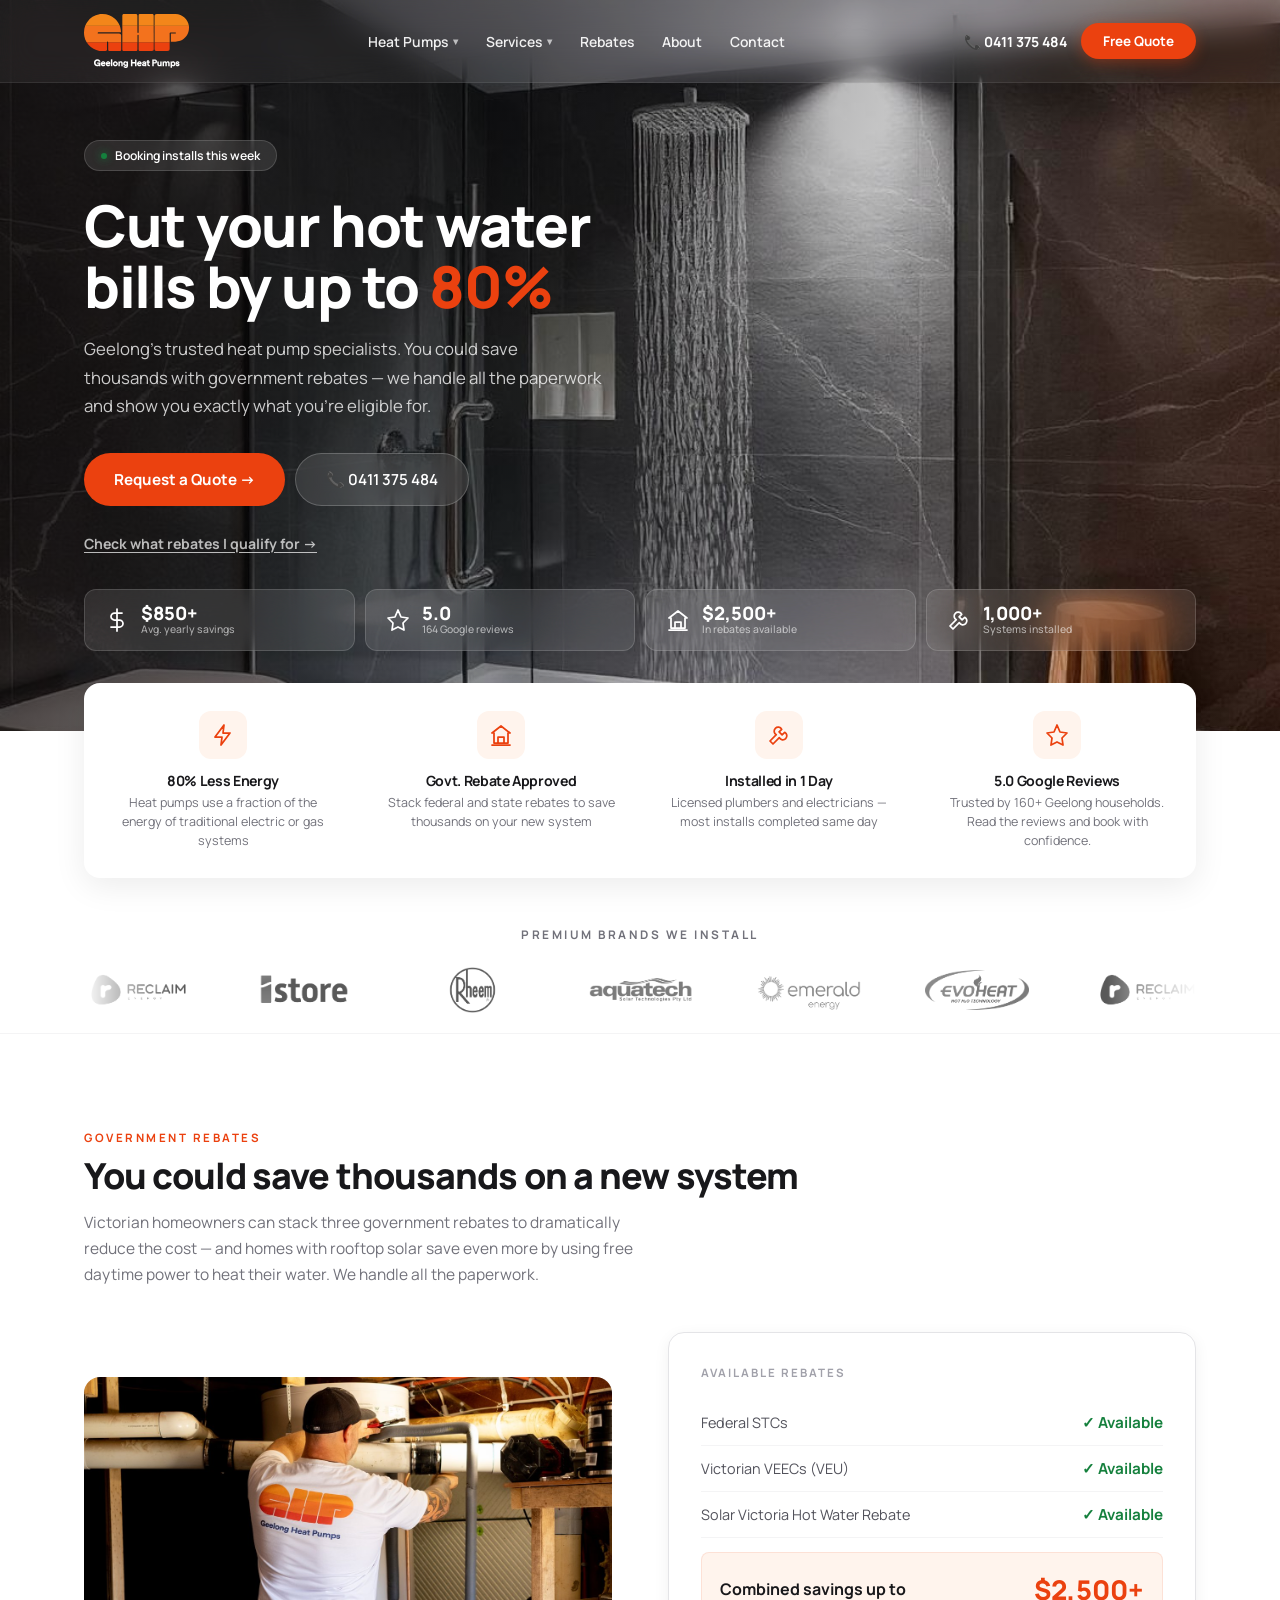
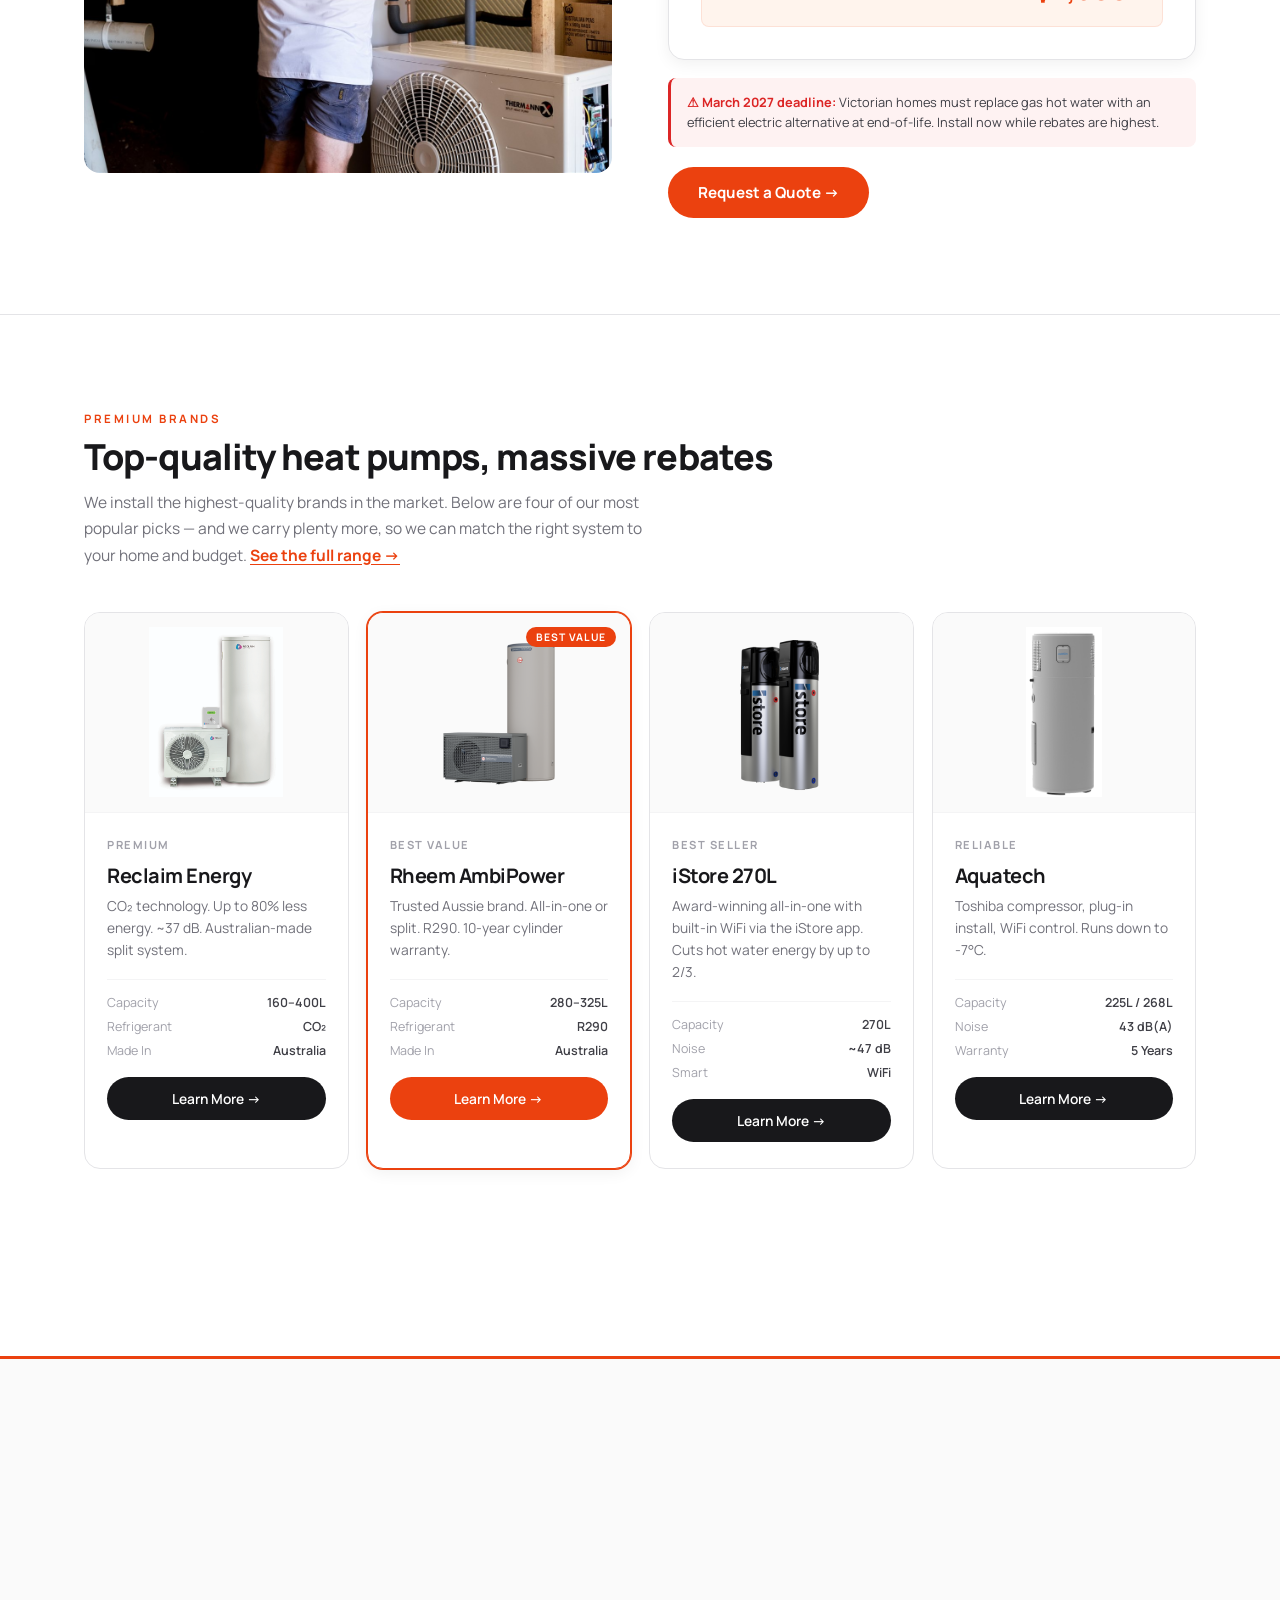
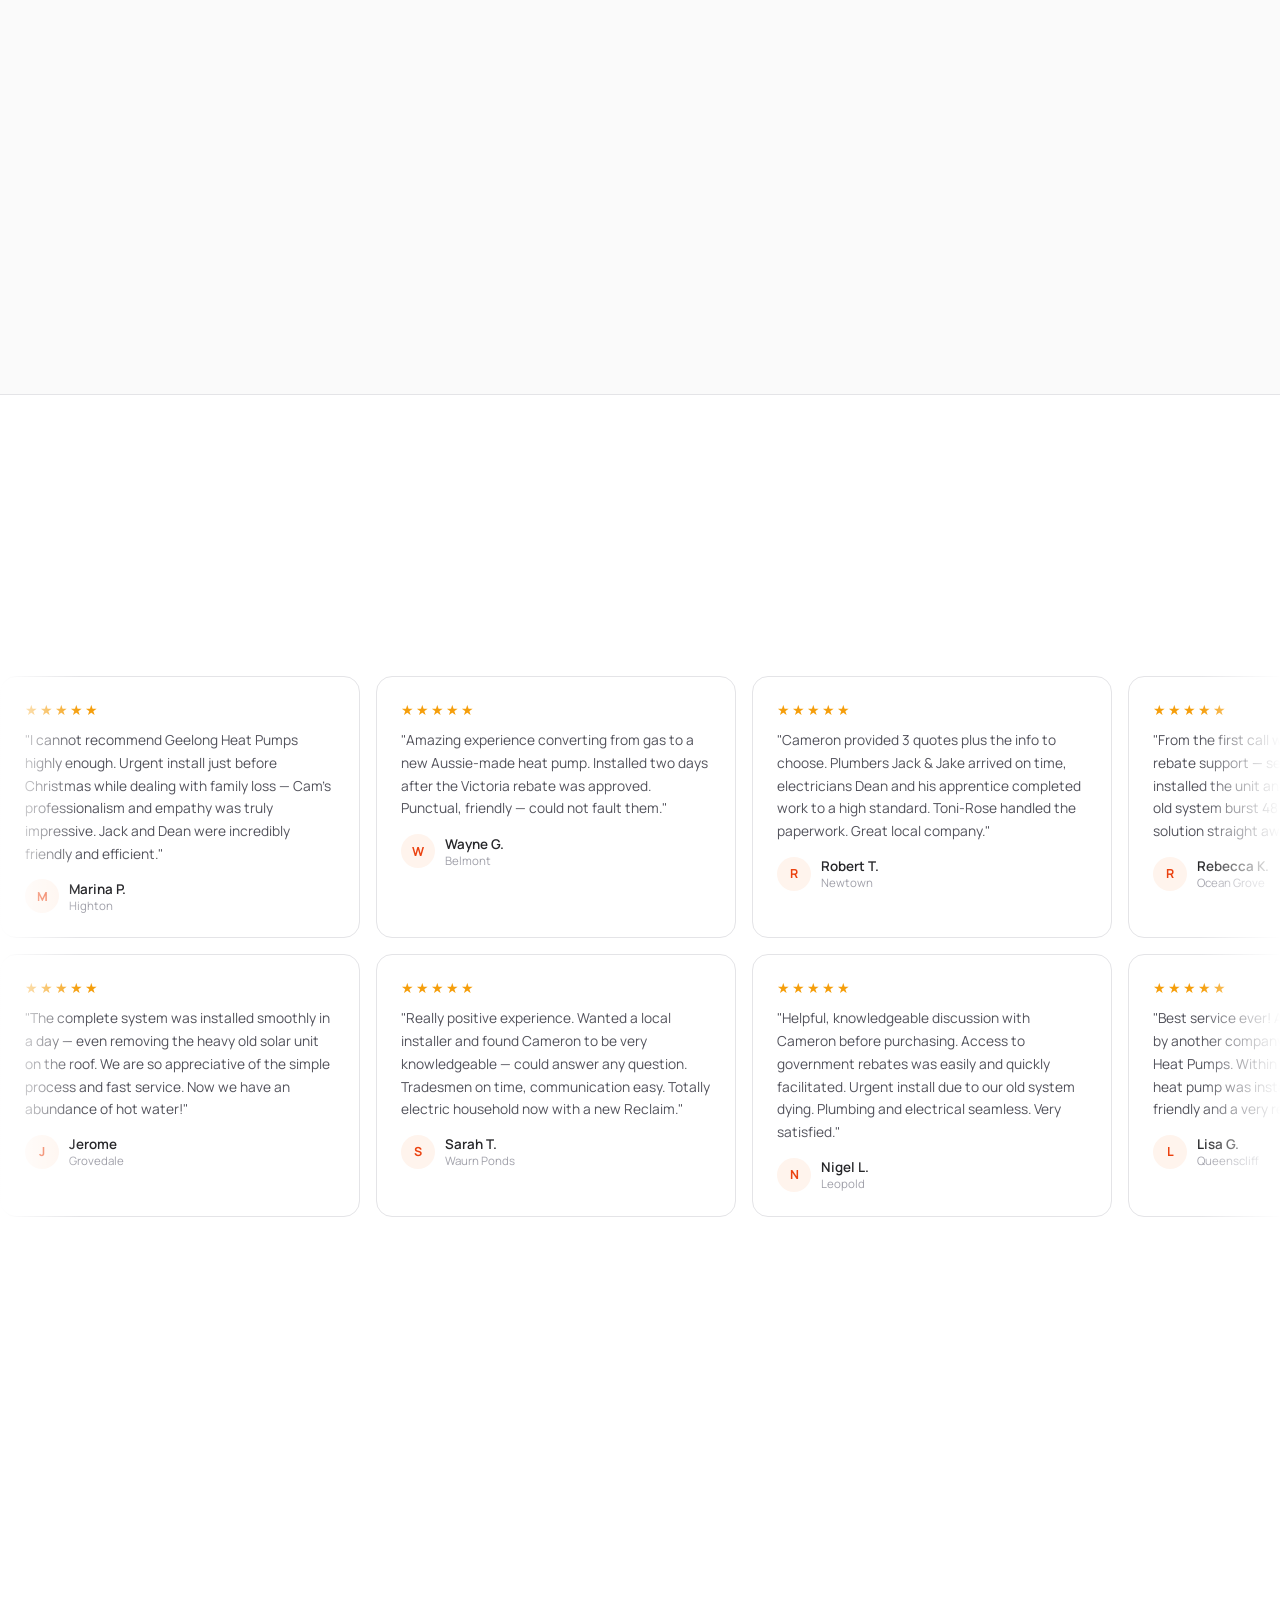
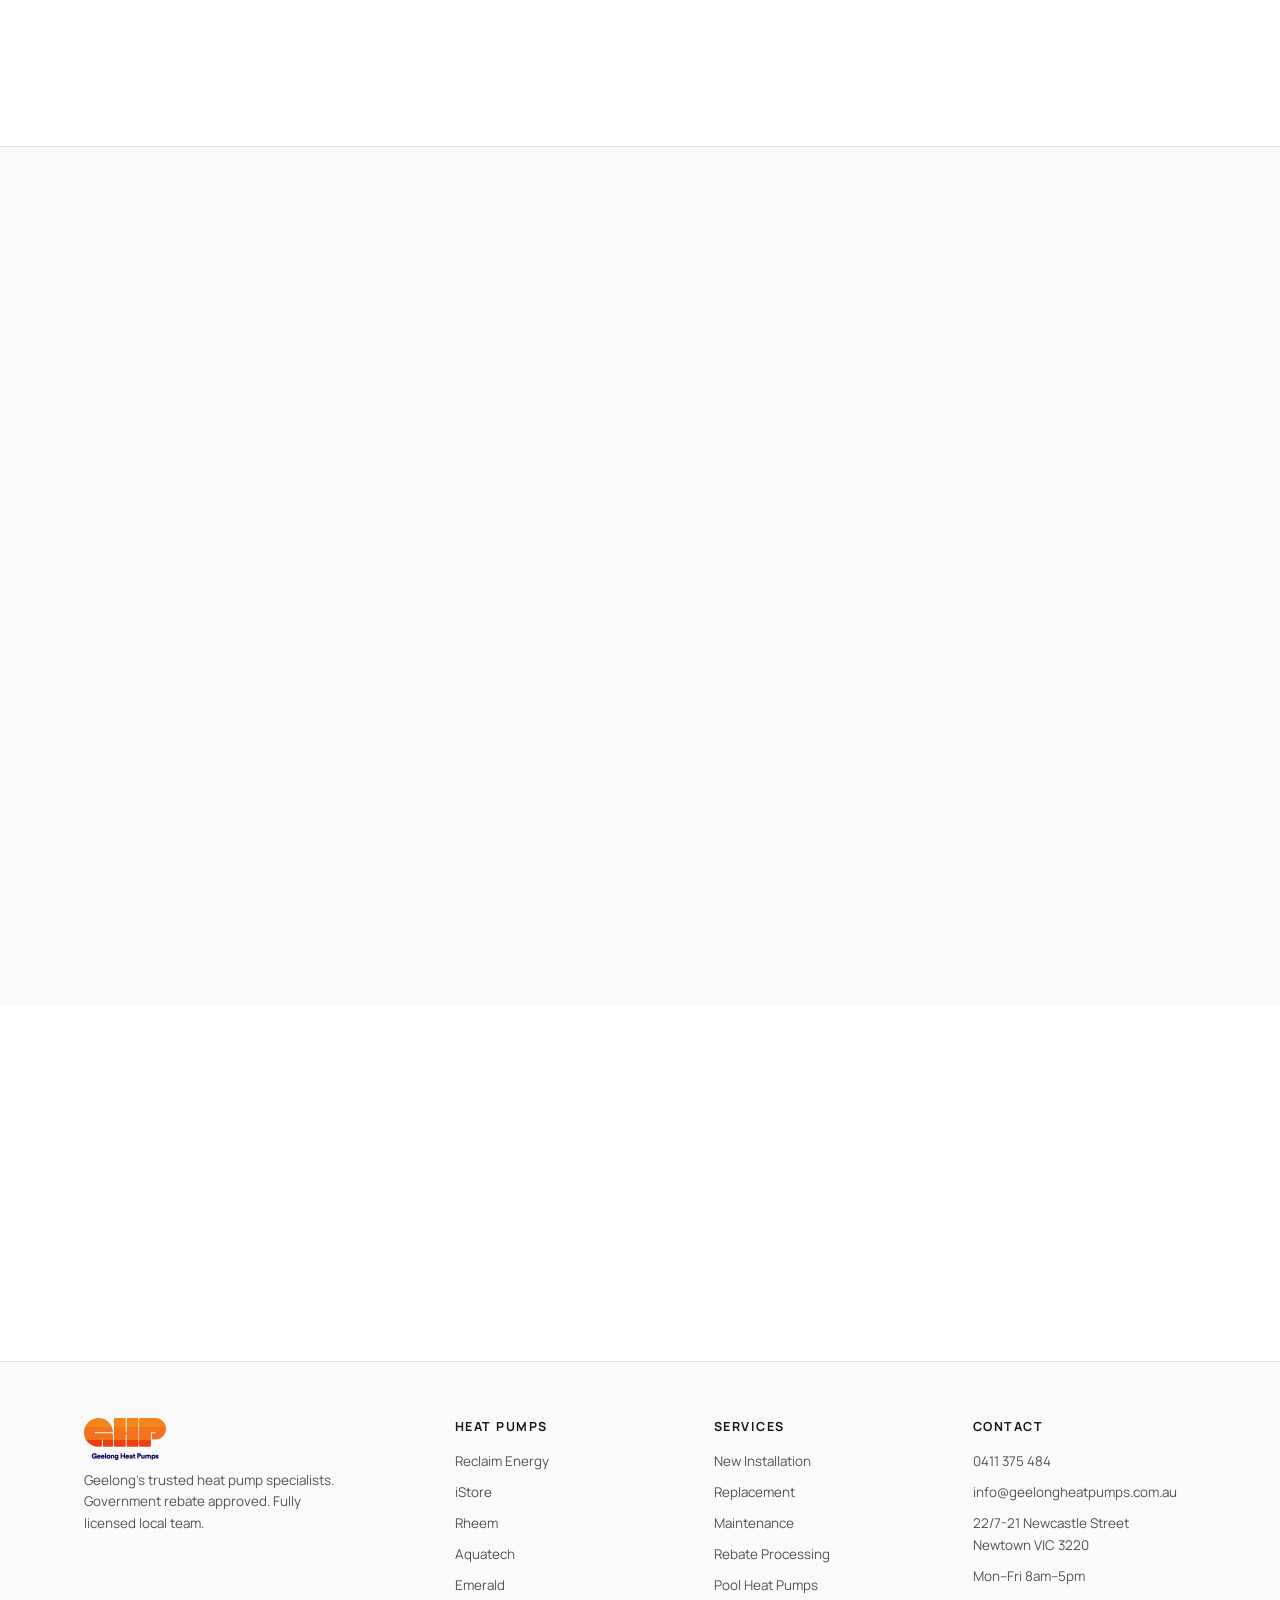
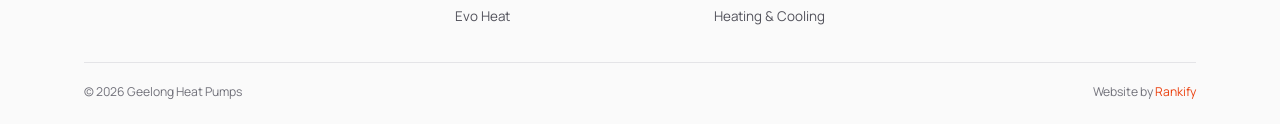
==== commit 49880805: "Update Newtown showroom address to 22/7-21 Newcastle Street. Replace the old Gregory Ave line in eve" ====
--- a/index.html
+++ b/index.html
@@ -1,16 +1,27 @@
 <!DOCTYPE html>
 <html lang="en">
 <head>
+<!-- Google Tag Manager -->
+<script>(function(w,d,s,l,i){w[l]=w[l]||[];w[l].push({'gtm.start':
+new Date().getTime(),event:'gtm.js'});var f=d.getElementsByTagName(s)[0],
+j=d.createElement(s),dl=l!='dataLayer'?'&l='+l:'';j.async=true;j.src=
+'https://www.googletagmanager.com/gtm.js?id='+i+dl;f.parentNode.insertBefore(j,f);
+})(window,document,'script','dataLayer','GTM-PTLHBR3W');</script>
+<!-- End Google Tag Manager -->
 <meta charset="UTF-8">
 <meta name="viewport" content="width=device-width, initial-scale=1.0">
 <title>Geelong Heat&nbsp;Pumps | Save Up To 80% On Hot&nbsp;Water Bills</title>
 <meta name="description" content="Geelong's trusted heat&nbsp;pump specialists. Government rebates save you up to $2,500. Price beat guarantee. Free quotes.">
-<link rel="icon" type="image/png" href="images/favicon.png">
+<link rel="icon" type="image/png" href="images/favicon.png"><link rel="icon" type="image/png" sizes="32x32" href="images/favicon-32x32.png"><link rel="icon" type="image/png" sizes="16x16" href="images/favicon-16x16.png"><link rel="apple-touch-icon" sizes="180x180" href="images/apple-touch-icon.png">
 <link rel="preconnect" href="https://fonts.googleapis.com">
 <link href="https://fonts.googleapis.com/css2?family=Manrope:wght@400;500;600;700;800&display=swap" rel="stylesheet">
 <link rel="stylesheet" href="assets/site.css">
 </head>
 <body>
+<!-- Google Tag Manager (noscript) -->
+<noscript><iframe src="https://www.googletagmanager.com/ns.html?id=GTM-PTLHBR3W"
+height="0" width="0" style="display:none;visibility:hidden"></iframe></noscript>
+<!-- End Google Tag Manager (noscript) -->
 
 <nav class="nav" id="nav">
   <div class="nav-in">
@@ -422,7 +433,7 @@
       <div><h4>Heat&nbsp;Pumps</h4><ul class="foot-l"><li><a href="reclaim.html">Reclaim Energy</a></li><li><a href="istore.html">iStore</a></li><li><a href="rheem.html">Rheem</a></li><li><a href="aquatech.html">Aquatech</a></li><li><a href="emeralds.html">Emerald</a></li>
         <li><a href="evoheat.html">Evo Heat</a></li></ul></div>
       <div><h4>Services</h4><ul class="foot-l"><li><a href="services.html">New Installation</a></li><li><a href="services.html">Replacement</a></li><li><a href="services.html">Maintenance</a></li><li><a href="rebates.html">Rebate Processing</a></li><li><a href="pool-heat-pumps.html">Pool Heat&nbsp;Pumps</a></li><li><a href="heating-cooling.html">Heating &amp; Cooling</a></li></ul></div>
-      <div><h4>Contact</h4><ul class="foot-l"><li><a href="tel:0411375484">0411 375 484</a></li><li><a href="mailto:info@geelongheatpumps.com.au">info@geelongheatpumps.com.au</a></li><li><a>Shop 4, 21-23 Gregory Ave<br>Newtown VIC 3220</a></li><li><a>Mon–Fri 8am–5pm</a></li></ul></div>
+      <div><h4>Contact</h4><ul class="foot-l"><li><a href="tel:0411375484">0411 375 484</a></li><li><a href="mailto:info@geelongheatpumps.com.au">info@geelongheatpumps.com.au</a></li><li><a>22/7-21 Newcastle Street<br>Newtown VIC 3220</a></li><li><a>Mon–Fri 8am–5pm</a></li></ul></div>
     </div>
     <div class="foot-b"><span>© 2026 Geelong Heat&nbsp;Pumps</span><span>Website by <a href="https://rankify.com.au">Rankify</a></span></div>
   </div>
--- a/assets/site.css
+++ b/assets/site.css
@@ -256,8 +256,8 @@
 .marquee-row::before{left:0;background:linear-gradient(90deg,var(--white),transparent)}
 .marquee-row::after{right:0;background:linear-gradient(270deg,var(--white),transparent)}
 .marquee-track{display:flex;gap:16px;width:max-content}
-.marquee-row.right .marquee-track{animation:scrollRight 45s linear infinite}
-.marquee-row.left .marquee-track{animation:scrollLeft 50s linear infinite}
+.marquee-row.right .marquee-track{animation:scrollRight 105s linear infinite}
+.marquee-row.left .marquee-track{animation:scrollLeft 115s linear infinite}
 .marquee-row:hover .marquee-track{animation-play-state:paused}
 @keyframes scrollRight{0%{transform:translateX(0)}100%{transform:translateX(-50%)}}
 @keyframes scrollLeft{0%{transform:translateX(-50%)}100%{transform:translateX(0)}}
